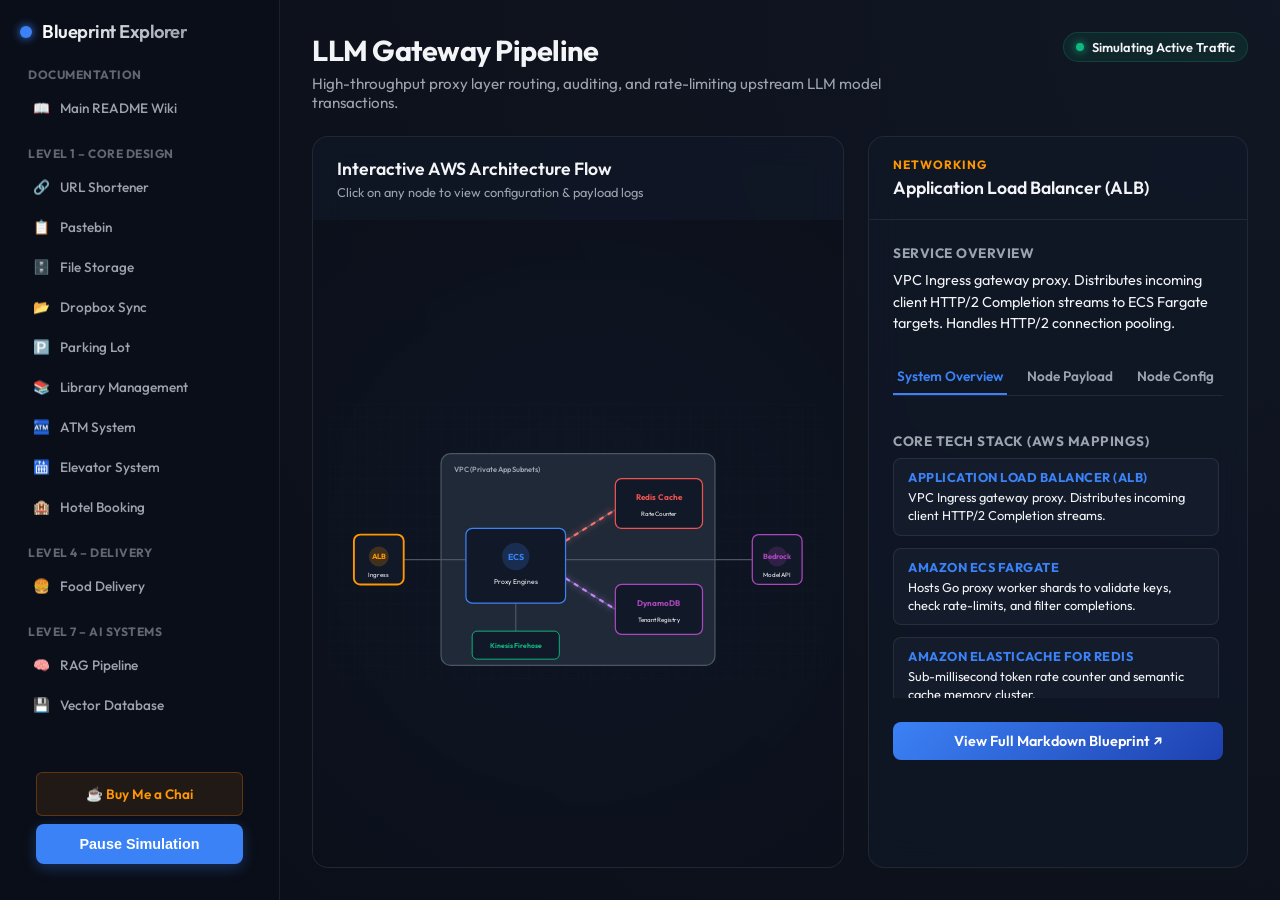
==== interactive_explorer/index.html @ 9f4c9fb4 "Add Search Ranking design blueprint, architecture diagrams, OpenAPI spec, mock server, and interacti" ====
<!DOCTYPE html>
<html lang="en">
<head>
    <meta charset="UTF-8">
    <meta name="viewport" content="width=device-width, initial-scale=1.0">
    <title>Interactive System Design Architecture Explorer</title>
    <link rel="stylesheet" href="styles.css">
    <link href="https://fonts.googleapis.com/css2?family=Outfit:wght@300;400;500;600;700&family=JetBrains+Mono:wght@400;500&display=swap" rel="stylesheet">
</head>
<body>
    <div class="app-container">
        <!-- Sidebar Navigation -->
        <aside class="sidebar">
            <div class="brand">
                <span class="logo-dot"></span>
                <h2>Blueprint Explorer</h2>
            </div>
            
            <div class="sidebar-scroll">
                <!-- Documentation -->
                <div class="nav-group">
                    <h3>Documentation</h3>
                    <nav class="system-list">
                        <a class="nav-item" href="viewer.html?file=README.md" style="text-decoration: none;">
                            <span class="nav-icon">📖</span>
                            <span class="nav-label">Main README Wiki</span>
                        </a>
                    </nav>
                </div>

                <!-- Level 1 -->
                <div class="nav-group">
                    <h3>Level 1 – Core Design</h3>
                    <nav class="system-list">
                        <button class="nav-item" data-system="url_shortener">
                            <span class="nav-icon">🔗</span>
                            <span class="nav-label">URL Shortener</span>
                        </button>
                        <button class="nav-item" data-system="pastebin">
                            <span class="nav-icon">📋</span>
                            <span class="nav-label">Pastebin</span>
                        </button>
                        <button class="nav-item" data-system="file_storage">
                            <span class="nav-icon">🗄️</span>
                            <span class="nav-label">File Storage</span>
                        </button>
                        <button class="nav-item" data-system="dropbox">
                            <span class="nav-icon">📂</span>
                            <span class="nav-label">Dropbox Sync</span>
                        </button>
                        <button class="nav-item" data-system="parking_lot">
                            <span class="nav-icon">🅿️</span>
                            <span class="nav-label">Parking Lot</span>
                        </button>
                        <button class="nav-item" data-system="library_management">
                            <span class="nav-icon">📚</span>
                            <span class="nav-label">Library Management</span>
                        </button>
                        <button class="nav-item" data-system="atm_system">
                            <span class="nav-icon">🏧</span>
                            <span class="nav-label">ATM System</span>
                        </button>
                        <button class="nav-item" data-system="elevator_system">
                            <span class="nav-icon">🛗</span>
                            <span class="nav-label">Elevator System</span>
                        </button>
                        <button class="nav-item" data-system="hotel_booking">
                            <span class="nav-icon">🏨</span>
                            <span class="nav-label">Hotel Booking</span>
                        </button>
                    </nav>
                </div>

                <!-- Level 4 -->
                <div class="nav-group">
                    <h3>Level 4 – Delivery</h3>
                    <nav class="system-list">
                        <button class="nav-item" data-system="food_delivery">
                            <span class="nav-icon">🍔</span>
                            <span class="nav-label">Food Delivery</span>
                        </button>
                    </nav>
                </div>

                <!-- Level 7 -->
                <div class="nav-group">
                    <h3>Level 7 – AI Systems</h3>
                    <nav class="system-list">
                        <button class="nav-item" data-system="rag_pipeline">
                            <span class="nav-icon">🧠</span>
                            <span class="nav-label">RAG Pipeline</span>
                        </button>
                        <button class="nav-item" data-system="vector_database">
                            <span class="nav-icon">💾</span>
                            <span class="nav-label">Vector Database</span>
                        </button>
                        <button class="nav-item" data-system="chat_gpt">
                            <span class="nav-icon">🤖</span>
                            <span class="nav-label">ChatGPT Core</span>
                        </button>
                        <button class="nav-item" data-system="ai_agent_framework">
                            <span class="nav-icon">🤖</span>
                            <span class="nav-label">AI Agent Loop</span>
                        </button>
                        <button class="nav-item active" data-system="llm_gateway">
                            <span class="nav-icon">🌐</span>
                            <span class="nav-label">LLM Gateway</span>
                        </button>
                        <button class="nav-item" data-system="semantic_search">
                            <span class="nav-icon">🔍</span>
                            <span class="nav-label">Semantic Search</span>
                        </button>
                        <button class="nav-item" data-system="token_streaming">
                            <span class="nav-icon">⚡</span>
                            <span class="nav-label">Token Streaming</span>
                        </button>
                    </nav>
                </div>

                <!-- Level 8 -->
                <div class="nav-group">
                    <h3>Level 8 – Distributed</h3>
                    <nav class="system-list">
                        <button class="nav-item" data-system="api_gateway">
                            <span class="nav-icon">🚪</span>
                            <span class="nav-label">API Gateway</span>
                        </button>
                        <button class="nav-item" data-system="distributed_cache">
                            <span class="nav-icon">⚡</span>
                            <span class="nav-label">Distributed Cache</span>
                        </button>
                        <button class="nav-item" data-system="distributed_lock">
                            <span class="nav-icon">🔒</span>
                            <span class="nav-label">Distributed Lock</span>
                        </button>
                        <button class="nav-item" data-system="distributed_queue">
                            <span class="nav-icon">📥</span>
                            <span class="nav-label">Distributed Queue</span>
                        </button>
                        <button class="nav-item" data-system="rate_limiter">
                            <span class="nav-icon">🚦</span>
                            <span class="nav-label">Rate Limiter</span>
                        </button>
                        <button class="nav-item" data-system="circuit_breaker">
                            <span class="nav-icon">⚡</span>
                            <span class="nav-label">Circuit Breaker</span>
                        </button>
                    </nav>
                </div>

                <!-- Level 10 -->
                <div class="nav-group">
                    <h3>Level 10 – Search Systems</h3>
                    <nav class="system-list">
                        <button class="nav-item" data-system="spell_checker">
                            <span class="nav-icon">🔤</span>
                            <span class="nav-label">Spell Checker</span>
                        </button>
                        <button class="nav-item" data-system="search_ranking">
                            <span class="nav-icon">🎯</span>
                            <span class="nav-label">Search Ranking</span>
                        </button>
                    </nav>
                </div>
            </div>

            <div class="sidebar-footer" style="display: flex; flex-direction: column; gap: 8px; margin-top: auto; padding: 16px;">
                <a href="https://www.buymeachai.in/toudaysinghkushwah" target="_blank" class="btn secondary-btn" style="background: rgba(245, 124, 0, 0.1); border: 1px solid rgba(245, 124, 0, 0.3); color: #ff9800; display: flex; justify-content: center; align-items: center; gap: 8px; text-decoration: none; font-weight: 600; padding: 12px; border-radius: 6px; font-size: 0.85rem; transition: all 0.2s ease;">
                    <span>☕ Buy Me a Chai</span>
                </a>
                <button id="simulate-btn" class="btn primary-btn" style="width: 100%;">Simulate Query Flow</button>
            </div>
        </aside>

        <!-- Main Workspace -->
        <main class="main-content">
            <header class="workspace-header">
                <div class="title-area">
                    <h1 id="system-title">LLM Gateway Pipeline</h1>
                    <p id="system-description" class="subtitle">High-throughput proxy layer routing, auditing, and rate-limiting upstream LLM model transactions.</p>
                </div>
                <div class="status-indicator">
                    <span class="pulse-dot"></span>
                    <span class="status-text">Simulating Active Traffic</span>
                </div>
            </header>

            <div class="workspace-grid">
                <!-- Architecture Diagram Stage -->
                <section class="diagram-card glass-panel">
                    <div class="card-header">
                        <h3>Interactive AWS Architecture Flow</h3>
                        <span class="hint-text">Click on any node to view configuration & payload logs</span>
                    </div>
                    <div class="canvas-container" id="canvas-container">
                        <!-- SVGs are dynamically loaded here -->
                    </div>
                </section>

                <!-- Inspector Panel (Side) -->
                <section class="inspector-card glass-panel" id="inspector">
                    <div class="card-header border-bottom">
                        <div class="node-meta">
                            <span class="node-category" id="ins-category">Networking</span>
                            <h3 id="ins-title">AWS Application Load Balancer</h3>
                        </div>
                    </div>
                    
                    <div class="inspector-body">
                        <div class="info-section">
                            <h4>Service Overview</h4>
                            <p id="ins-description">Accepts incoming HTTP/2 client connections, authenticates requests against custom rules, and load balances across ECS container groups.</p>
                        </div>

                        <div class="tabs">
                            <button class="tab-btn active" data-tab="system">System Overview</button>
                            <button class="tab-btn" data-tab="payload">Node Payload</button>
                            <button class="tab-btn" data-tab="config">Node Config</button>
                        </div>

                        <div class="tab-content" id="tab-system">
                            <div class="system-details-wrapper">
                                <div class="info-section">
                                    <h4 class="section-title">Core Tech Stack (AWS Mappings)</h4>
                                    <div id="system-tech-stack" class="tech-stack-list">
                                        <!-- Dynamic Tech Stack List -->
                                    </div>
                                </div>
                                <div class="info-section doc-section">
                                    <a id="system-doc-link" href="#" target="_blank" class="btn secondary-btn doc-link">View Full Markdown Blueprint ↗</a>
                                </div>
                            </div>
                        </div>

                        <div class="tab-content hidden" id="tab-payload">
                            <div class="code-wrapper">
                                <pre><code id="ins-payload" class="language-json">{
  "status": "ready"
}</code></pre>
                            </div>
                        </div>

                        <div class="tab-content hidden" id="tab-config">
                            <div class="code-wrapper">
                                <pre><code id="ins-config" class="language-terraform"># Resource Configuration</code></pre>
                            </div>
                        </div>
                    </div>
                </section>
            </div>
        </main>
    </div>
    
    <script src="app.js"></script>
</body>
</html>
---- interactive_explorer/styles.css ----
:root {
    --bg-main: #0b0f19;
    --bg-card: rgba(17, 24, 39, 0.7);
    --border-color: rgba(255, 255, 255, 0.08);
    --text-primary: #f3f4f6;
    --text-secondary: #9ca3af;
    --accent-orange: #ff9800;
    --accent-blue: #3b82f6;
    --accent-purple: #a855f7;
    --accent-green: #10b981;
    --accent-pink: #ec407a;
    --glow-opacity: 0.15;
    --font-sans: 'Outfit', -apple-system, BlinkMacSystemFont, "Segoe UI", Roboto, sans-serif;
    --font-mono: 'JetBrains Mono', monospace;
}

* {
    margin: 0;
    padding: 0;
    box-sizing: border-box;
}

body {
    background-color: var(--bg-main);
    color: var(--text-primary);
    font-family: var(--font-sans);
    overflow: hidden;
    height: 100vh;
    width: 100vw;
}

.app-container {
    display: flex;
    height: 100vh;
    width: 100vw;
}

/* Sidebar Navigation */
.sidebar {
    width: 280px;
    background: rgba(11, 15, 25, 0.98);
    border-right: 1px solid var(--border-color);
    display: flex;
    flex-direction: column;
    padding: 20px;
    flex-shrink: 0;
    height: 100%;
}

.brand {
    display: flex;
    align-items: center;
    gap: 10px;
    margin-bottom: 24px;
    flex-shrink: 0;
}

.logo-dot {
    width: 12px;
    height: 12px;
    background: var(--accent-blue);
    border-radius: 50%;
    box-shadow: 0 0 10px var(--accent-blue);
}

.brand h2 {
    font-size: 1.15rem;
    font-weight: 600;
    letter-spacing: -0.5px;
    background: linear-gradient(to right, #ffffff, #9ca3af);
    -webkit-background-clip: text;
    -webkit-text-fill-color: transparent;
}

.sidebar-scroll {
    flex-grow: 1;
    overflow-y: auto;
    display: flex;
    flex-direction: column;
    gap: 20px;
    margin-bottom: 20px;
    padding-right: 4px;
}

.sidebar-scroll::-webkit-scrollbar {
    width: 4px;
}

.sidebar-scroll::-webkit-scrollbar-thumb {
    background: rgba(255, 255, 255, 0.1);
    border-radius: 4px;
}

.nav-group {
    display: flex;
    flex-direction: column;
    gap: 8px;
}

.nav-group h3 {
    font-size: 0.75rem;
    font-weight: 700;
    text-transform: uppercase;
    color: var(--text-secondary);
    letter-spacing: 0.5px;
    margin-left: 8px;
    opacity: 0.6;
}

.system-list {
    display: flex;
    flex-direction: column;
    gap: 4px;
}

.nav-item {
    display: flex;
    align-items: center;
    gap: 10px;
    padding: 8px 12px;
    background: transparent;
    border: 1px solid transparent;
    border-radius: 6px;
    color: var(--text-secondary);
    font-family: var(--font-sans);
    font-size: 0.85rem;
    font-weight: 500;
    cursor: pointer;
    text-align: left;
    transition: all 0.2s ease;
}

.nav-item:hover {
    background: rgba(255, 255, 255, 0.03);
    color: var(--text-primary);
}

.nav-item.active {
    background: rgba(59, 130, 246, 0.1);
    border-color: rgba(59, 130, 246, 0.2);
    color: var(--accent-blue);
}

.sidebar-footer {
    margin-top: auto;
}

.btn {
    width: 100%;
    padding: 12px;
    border-radius: 8px;
    font-weight: 600;
    font-size: 0.9rem;
    cursor: pointer;
    border: none;
    transition: all 0.25s ease;
}

.primary-btn {
    background: var(--accent-blue);
    color: #ffffff;
    box-shadow: 0 4px 14px rgba(59, 130, 246, 0.3);
}

.primary-btn:hover {
    background: #2563eb;
    transform: translateY(-1px);
    box-shadow: 0 6px 20px rgba(59, 130, 246, 0.4);
}

/* Main Workspace */
.main-content {
    flex-grow: 1;
    display: flex;
    flex-direction: column;
    padding: 32px;
    overflow-y: auto;
    background: radial-gradient(circle at top right, rgba(30, 41, 59, 0.3), transparent);
}

.workspace-header {
    display: flex;
    justify-content: space-between;
    align-items: flex-start;
    margin-bottom: 24px;
}

.title-area h1 {
    font-size: 1.8rem;
    font-weight: 700;
    margin-bottom: 6px;
    letter-spacing: -0.5px;
}

.subtitle {
    color: var(--text-secondary);
    font-size: 0.95rem;
    max-width: 600px;
}

.status-indicator {
    display: flex;
    align-items: center;
    gap: 8px;
    background: rgba(16, 185, 129, 0.1);
    padding: 6px 12px;
    border-radius: 20px;
    border: 1px solid rgba(16, 185, 129, 0.2);
}

.status-indicator.stopped {
    background: rgba(239, 83, 80, 0.1);
    border-color: rgba(239, 83, 80, 0.2);
}

.status-indicator.stopped .pulse-dot {
    background: #ef5350;
    box-shadow: 0 0 8px #ef5350;
    animation: none;
}

.pulse-dot {
    width: 8px;
    height: 8px;
    background: var(--accent-green);
    border-radius: 50%;
    box-shadow: 0 0 8px var(--accent-green);
    animation: pulse 1.8s infinite;
}

@keyframes pulse {
    0% { transform: scale(0.9); opacity: 0.6; }
    50% { transform: scale(1.1); opacity: 1; }
    100% { transform: scale(0.9); opacity: 0.6; }
}

.status-text {
    font-size: 0.8rem;
    font-weight: 600;
    color: var(--text-primary);
}

/* Workspace Grid */
.workspace-grid {
    display: grid;
    grid-template-columns: 1fr 380px;
    gap: 24px;
    flex-grow: 1;
    min-height: 0;
}

/* Glass Panels */
.glass-panel {
    background: var(--bg-card);
    border: 1px solid var(--border-color);
    border-radius: 16px;
    backdrop-filter: blur(16px);
    display: flex;
    flex-direction: column;
    overflow: hidden;
}

.card-header {
    padding: 20px 24px;
    display: flex;
    flex-direction: column;
    gap: 4px;
}

.border-bottom {
    border-bottom: 1px solid var(--border-color);
}

.card-header h3 {
    font-size: 1.1rem;
    font-weight: 600;
}

.hint-text {
    font-size: 0.8rem;
    color: var(--text-secondary);
}

.canvas-container {
    flex-grow: 1;
    display: flex;
    justify-content: center;
    align-items: center;
    padding: 16px;
    background: radial-gradient(circle at center, rgba(17, 24, 39, 0.3) 0%, rgba(11, 15, 25, 0.8) 100%);
    position: relative;
}

/* Interactive SVG Styles */
svg {
    width: 100%;
    height: 100%;
    max-height: 480px;
}

/* Interactive Node Classes */
.interactive-node {
    cursor: pointer;
    transition: all 0.3s cubic-bezier(0.4, 0, 0.2, 1);
}

.interactive-node:hover {
    filter: drop-shadow(0px 0px 10px rgba(255, 255, 255, 0.25)) brightness(1.2);
}

.interactive-node.selected {
    stroke-width: 3px !important;
}

/* Connection flow animation */
.data-flow-line {
    stroke-dasharray: 8, 8;
    animation: flow 20s linear infinite;
    stroke-width: 3.5;
    filter: url(#neon-glow);
}

@keyframes flow {
    to {
        stroke-dashoffset: -400;
    }
}

/* Node Tags inside SVG */
.node-label {
    font-family: var(--font-sans);
    font-weight: 600;
    font-size: 12px;
    fill: #ffffff;
    pointer-events: none;
}

.node-desc {
    font-family: var(--font-sans);
    font-size: 10px;
    fill: var(--text-secondary);
    pointer-events: none;
}

/* Inspector Panel */
.inspector-card {
    display: flex;
    flex-direction: column;
}

.node-meta {
    display: flex;
    flex-direction: column;
    gap: 4px;
}

.node-category {
    font-size: 0.75rem;
    font-weight: 700;
    text-transform: uppercase;
    letter-spacing: 1px;
    color: var(--accent-orange);
}

.inspector-body {
    padding: 24px;
    display: flex;
    flex-direction: column;
    gap: 24px;
    flex-grow: 1;
    overflow-y: auto;
}

.info-section h4 {
    font-size: 0.85rem;
    text-transform: uppercase;
    color: var(--text-secondary);
    margin-bottom: 8px;
    letter-spacing: 0.5px;
}

.info-section p {
    font-size: 0.9rem;
    line-height: 1.5;
    color: var(--text-primary);
}

/* Tabs */
.tabs {
    display: flex;
    border-bottom: 1px solid var(--border-color);
    gap: 16px;
}

.tab-btn {
    padding: 8px 4px;
    background: transparent;
    border: none;
    border-bottom: 2px solid transparent;
    color: var(--text-secondary);
    font-family: var(--font-sans);
    font-weight: 600;
    font-size: 0.85rem;
    cursor: pointer;
    transition: all 0.2s ease;
}

.tab-btn:hover {
    color: var(--text-primary);
}

.tab-btn.active {
    color: var(--accent-blue);
    border-color: var(--accent-blue);
}

.tab-content {
    flex-grow: 1;
    display: flex;
    flex-direction: column;
    min-height: 250px;
}

.tab-content.hidden {
    display: none !important;
}

.code-wrapper {
    background: #0f172a;
    border: 1px solid var(--border-color);
    border-radius: 8px;
    padding: 16px;
    flex-grow: 1;
    overflow: auto;
    max-height: 280px;
}

.code-wrapper pre {
    margin: 0;
}

.code-wrapper code {
    font-family: var(--font-mono);
    font-size: 0.8rem;
    line-height: 1.6;
    color: #38bdf8;
    white-space: pre-wrap;
    word-break: break-all;
}

/* System Details & Tech Stack Styles */
.system-details-wrapper {
    display: flex;
    flex-direction: column;
    gap: 16px;
    padding-top: 12px;
}

.tech-stack-list {
    display: flex;
    flex-direction: column;
    gap: 12px;
    max-height: 240px;
    overflow-y: auto;
    padding-right: 4px;
}

.tech-stack-list::-webkit-scrollbar {
    width: 4px;
}

.tech-stack-list::-webkit-scrollbar-thumb {
    background: rgba(255, 255, 255, 0.1);
    border-radius: 4px;
}

.tech-item {
    background: rgba(30, 41, 59, 0.4);
    border: 1px solid var(--border-color);
    border-radius: 8px;
    padding: 10px 14px;
    display: flex;
    flex-direction: column;
    gap: 4px;
}

.tech-service {
    font-family: var(--font-sans);
    font-size: 0.8rem;
    font-weight: 700;
    color: var(--accent-blue);
    text-transform: uppercase;
    letter-spacing: 0.5px;
}

.tech-role {
    font-family: var(--font-sans);
    font-size: 0.8rem;
    line-height: 1.4;
    color: var(--text-primary);
}

.doc-section {
    margin-top: 8px;
}

.doc-link {
    display: block;
    text-align: center;
    width: 100%;
    padding: 10px 0;
    font-weight: 600;
    background: linear-gradient(135deg, var(--accent-blue) 0%, #1e40af 100%);
    color: #ffffff;
    border-radius: 8px;
    text-decoration: none;
    transition: opacity 0.2s ease;
}

.doc-link:hover {
    opacity: 0.9;
}
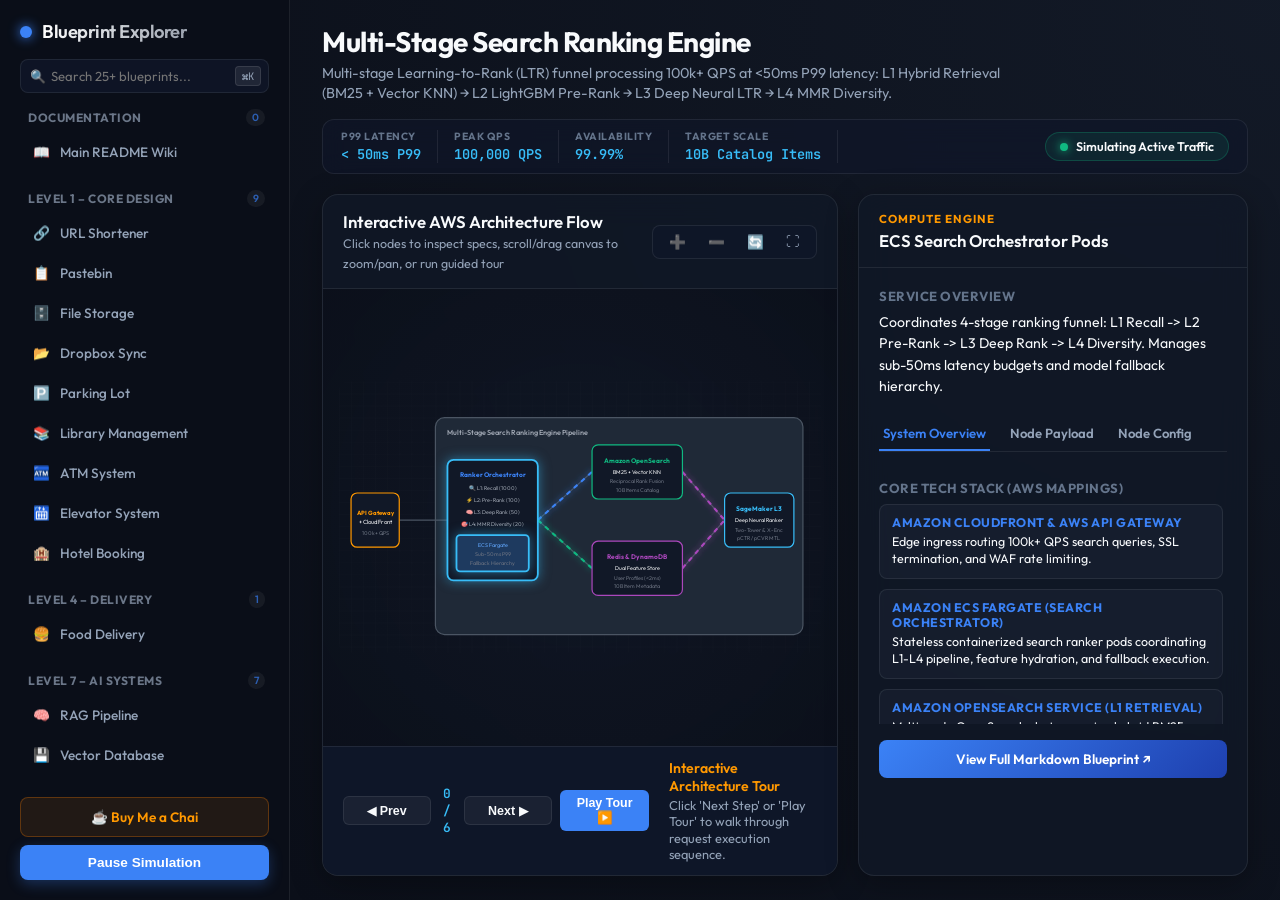
==== commit 66a2b7dd: "Refactor Interactive Explorer into modular ES architecture with search, zoom/pan controls, step play" ====
--- a/interactive_explorer/index.html
+++ b/interactive_explorer/index.html
@@ -15,6 +15,13 @@
                 <span class="logo-dot"></span>
                 <h2>Blueprint Explorer</h2>
             </div>
+
+            <!-- Quick Search Input -->
+            <div class="search-box">
+                <span class="search-icon">🔍</span>
+                <input type="text" id="system-search" placeholder="Search 25+ blueprints..." autocomplete="off">
+                <kbd class="search-shortcut">⌘K</kbd>
+            </div>
             
             <div class="sidebar-scroll">
                 <!-- Documentation -->
@@ -102,7 +109,7 @@
                             <span class="nav-icon">🤖</span>
                             <span class="nav-label">AI Agent Loop</span>
                         </button>
-                        <button class="nav-item active" data-system="llm_gateway">
+                        <button class="nav-item" data-system="llm_gateway">
                             <span class="nav-icon">🌐</span>
                             <span class="nav-label">LLM Gateway</span>
                         </button>
@@ -156,7 +163,7 @@
                             <span class="nav-icon">🔤</span>
                             <span class="nav-label">Spell Checker</span>
                         </button>
-                        <button class="nav-item" data-system="search_ranking">
+                        <button class="nav-item active" data-system="search_ranking">
                             <span class="nav-icon">🎯</span>
                             <span class="nav-label">Search Ranking</span>
                         </button>
@@ -164,11 +171,11 @@
                 </div>
             </div>
 
-            <div class="sidebar-footer" style="display: flex; flex-direction: column; gap: 8px; margin-top: auto; padding: 16px;">
-                <a href="https://www.buymeachai.in/toudaysinghkushwah" target="_blank" class="btn secondary-btn" style="background: rgba(245, 124, 0, 0.1); border: 1px solid rgba(245, 124, 0, 0.3); color: #ff9800; display: flex; justify-content: center; align-items: center; gap: 8px; text-decoration: none; font-weight: 600; padding: 12px; border-radius: 6px; font-size: 0.85rem; transition: all 0.2s ease;">
+            <div class="sidebar-footer">
+                <a href="https://www.buymeachai.in/toudaysinghkushwah" target="_blank" class="btn secondary-btn chai-btn">
                     <span>☕ Buy Me a Chai</span>
                 </a>
-                <button id="simulate-btn" class="btn primary-btn" style="width: 100%;">Simulate Query Flow</button>
+                <button id="simulate-btn" class="btn primary-btn">Pause Simulation</button>
             </div>
         </aside>
 
@@ -176,24 +183,69 @@
         <main class="main-content">
             <header class="workspace-header">
                 <div class="title-area">
-                    <h1 id="system-title">LLM Gateway Pipeline</h1>
-                    <p id="system-description" class="subtitle">High-throughput proxy layer routing, auditing, and rate-limiting upstream LLM model transactions.</p>
-                </div>
-                <div class="status-indicator">
-                    <span class="pulse-dot"></span>
-                    <span class="status-text">Simulating Active Traffic</span>
+                    <h1 id="system-title">Multi-Stage Search Ranking Engine</h1>
+                    <p id="system-description" class="subtitle">Multi-stage Learning-to-Rank (LTR) funnel processing 100k+ QPS at &lt;50ms P99 latency: L1 Hybrid Retrieval (BM25 + Vector KNN) → L2 LightGBM Pre-Rank → L3 Deep Neural LTR → L4 MMR Diversity.</p>
+                </div>
+                
+                <!-- Live System SLA Metrics Dashboard Bar -->
+                <div class="metrics-bar">
+                    <div class="metric-chip">
+                        <span class="metric-label">P99 Latency</span>
+                        <span class="metric-val" id="metric-latency">&lt; 50ms P99</span>
+                    </div>
+                    <div class="metric-chip">
+                        <span class="metric-label">Peak QPS</span>
+                        <span class="metric-val" id="metric-qps">100,000 QPS</span>
+                    </div>
+                    <div class="metric-chip">
+                        <span class="metric-label">Availability</span>
+                        <span class="metric-val" id="metric-sla">99.99%</span>
+                    </div>
+                    <div class="metric-chip">
+                        <span class="metric-label">Target Scale</span>
+                        <span class="metric-val" id="metric-scale">10B Catalog Items</span>
+                    </div>
+                    <div class="status-indicator">
+                        <span class="pulse-dot"></span>
+                        <span class="status-text">Simulating Active Traffic</span>
+                    </div>
                 </div>
             </header>
 
             <div class="workspace-grid">
                 <!-- Architecture Diagram Stage -->
                 <section class="diagram-card glass-panel">
-                    <div class="card-header">
-                        <h3>Interactive AWS Architecture Flow</h3>
-                        <span class="hint-text">Click on any node to view configuration & payload logs</span>
-                    </div>
+                    <div class="card-header border-bottom flex-between">
+                        <div>
+                            <h3>Interactive AWS Architecture Flow</h3>
+                            <span class="hint-text">Click nodes to inspect specs, scroll/drag canvas to zoom/pan, or run guided tour</span>
+                        </div>
+
+                        <!-- Floating Canvas Controls Toolbar -->
+                        <div class="canvas-toolbar">
+                            <button id="btn-zoom-in" class="toolbar-btn" title="Zoom In (+)">➕</button>
+                            <button id="btn-zoom-out" class="toolbar-btn" title="Zoom Out (-)">➖</button>
+                            <button id="btn-reset-view" class="toolbar-btn" title="Reset Canvas (Esc)">🔄</button>
+                            <button id="btn-fullscreen" class="toolbar-btn" title="Toggle Fullscreen">⛶</button>
+                        </div>
+                    </div>
+
                     <div class="canvas-container" id="canvas-container">
-                        <!-- SVGs are dynamically loaded here -->
+                        <!-- Dynamic SVG Diagrams rendered here -->
+                    </div>
+
+                    <!-- Step Sequence Walkthrough Player Bar -->
+                    <div class="step-player-bar">
+                        <div class="step-controls">
+                            <button id="step-prev-btn" class="btn secondary-sm">◀ Prev</button>
+                            <span id="step-counter" class="step-counter-badge">0 / 6</span>
+                            <button id="step-next-btn" class="btn secondary-sm">Next ▶</button>
+                            <button id="step-play-btn" class="btn primary-sm">Play Tour ▶️</button>
+                        </div>
+                        <div class="step-info" id="step-banner">
+                            <h4 id="step-title">Interactive Architecture Tour</h4>
+                            <p id="step-desc">Click 'Next' or 'Play Tour' to step through request execution sequence.</p>
+                        </div>
                     </div>
                 </section>
 
@@ -233,6 +285,9 @@
                         </div>
 
                         <div class="tab-content hidden" id="tab-payload">
+                            <div class="code-header">
+                                <button class="copy-code-btn" data-copy-target="ins-payload">📋 Copy Payload JSON</button>
+                            </div>
                             <div class="code-wrapper">
                                 <pre><code id="ins-payload" class="language-json">{
   "status": "ready"
@@ -241,6 +296,9 @@
                         </div>
 
                         <div class="tab-content hidden" id="tab-config">
+                            <div class="code-header">
+                                <button class="copy-code-btn" data-copy-target="ins-config">📋 Copy Terraform HCL</button>
+                            </div>
                             <div class="code-wrapper">
                                 <pre><code id="ins-config" class="language-terraform"># Resource Configuration</code></pre>
                             </div>
@@ -251,6 +309,7 @@
         </main>
     </div>
     
-    <script src="app.js"></script>
+    <!-- ES Modular Entry Point -->
+    <script type="module" src="js/app.js"></script>
 </body>
 </html>
--- a/interactive_explorer/styles.css
+++ b/interactive_explorer/styles.css
@@ -1,15 +1,17 @@
 :root {
     --bg-main: #0b0f19;
-    --bg-card: rgba(17, 24, 39, 0.7);
+    --bg-card: rgba(17, 24, 39, 0.75);
+    --bg-panel: rgba(15, 23, 42, 0.85);
     --border-color: rgba(255, 255, 255, 0.08);
-    --text-primary: #f3f4f6;
-    --text-secondary: #9ca3af;
+    --border-glow: rgba(59, 130, 246, 0.3);
+    --text-primary: #f8fafc;
+    --text-secondary: #94a3b8;
+    --text-muted: #64748b;
     --accent-orange: #ff9800;
     --accent-blue: #3b82f6;
     --accent-purple: #a855f7;
     --accent-green: #10b981;
-    --accent-pink: #ec407a;
-    --glow-opacity: 0.15;
+    --accent-cyan: #38bdf8;
     --font-sans: 'Outfit', -apple-system, BlinkMacSystemFont, "Segoe UI", Roboto, sans-serif;
     --font-mono: 'JetBrains Mono', monospace;
 }
@@ -35,9 +37,9 @@
     width: 100vw;
 }
 
-/* Sidebar Navigation */
+/* --- Sidebar Navigation --- */
 .sidebar {
-    width: 280px;
+    width: 290px;
     background: rgba(11, 15, 25, 0.98);
     border-right: 1px solid var(--border-color);
     display: flex;
@@ -51,7 +53,7 @@
     display: flex;
     align-items: center;
     gap: 10px;
-    margin-bottom: 24px;
+    margin-bottom: 16px;
     flex-shrink: 0;
 }
 
@@ -60,7 +62,7 @@
     height: 12px;
     background: var(--accent-blue);
     border-radius: 50%;
-    box-shadow: 0 0 10px var(--accent-blue);
+    box-shadow: 0 0 12px var(--accent-blue);
 }
 
 .brand h2 {
@@ -72,13 +74,62 @@
     -webkit-text-fill-color: transparent;
 }
 
+/* Quick Search Input */
+.search-box {
+    position: relative;
+    display: flex;
+    align-items: center;
+    margin-bottom: 16px;
+    flex-shrink: 0;
+}
+
+.search-icon {
+    position: absolute;
+    left: 10px;
+    font-size: 0.8rem;
+    color: var(--text-secondary);
+    pointer-events: none;
+}
+
+#system-search {
+    width: 100%;
+    padding: 8px 32px 8px 30px;
+    background: rgba(15, 23, 42, 0.8);
+    border: 1px solid var(--border-color);
+    border-radius: 8px;
+    color: var(--text-primary);
+    font-family: var(--font-sans);
+    font-size: 0.82rem;
+    outline: none;
+    transition: all 0.2s ease;
+}
+
+#system-search:focus {
+    border-color: var(--accent-blue);
+    box-shadow: 0 0 10px rgba(59, 130, 246, 0.25);
+    background: rgba(30, 41, 59, 0.8);
+}
+
+.search-shortcut {
+    position: absolute;
+    right: 8px;
+    background: rgba(255, 255, 255, 0.08);
+    border: 1px solid rgba(255, 255, 255, 0.1);
+    border-radius: 4px;
+    padding: 2px 6px;
+    font-size: 0.65rem;
+    color: var(--text-secondary);
+    font-family: var(--font-mono);
+    pointer-events: none;
+}
+
 .sidebar-scroll {
     flex-grow: 1;
     overflow-y: auto;
     display: flex;
     flex-direction: column;
     gap: 20px;
-    margin-bottom: 20px;
+    margin-bottom: 16px;
     padding-right: 4px;
 }
 
@@ -104,7 +155,19 @@
     color: var(--text-secondary);
     letter-spacing: 0.5px;
     margin-left: 8px;
-    opacity: 0.6;
+    opacity: 0.7;
+    display: flex;
+    justify-content: space-between;
+    align-items: center;
+}
+
+.count-badge {
+    background: rgba(255, 255, 255, 0.08);
+    border-radius: 10px;
+    padding: 2px 6px;
+    font-size: 0.65rem;
+    font-weight: 600;
+    color: var(--accent-blue);
 }
 
 .system-list {
@@ -131,29 +194,38 @@
 }
 
 .nav-item:hover {
-    background: rgba(255, 255, 255, 0.03);
+    background: rgba(255, 255, 255, 0.04);
     color: var(--text-primary);
 }
 
 .nav-item.active {
-    background: rgba(59, 130, 246, 0.1);
-    border-color: rgba(59, 130, 246, 0.2);
-    color: var(--accent-blue);
+    background: rgba(59, 130, 246, 0.12);
+    border-color: rgba(59, 130, 246, 0.3);
+    color: var(--accent-cyan);
+    box-shadow: 0 0 12px rgba(59, 130, 246, 0.15);
 }
 
 .sidebar-footer {
+    display: flex;
+    flex-direction: column;
+    gap: 8px;
     margin-top: auto;
 }
 
 .btn {
     width: 100%;
-    padding: 12px;
+    padding: 10px 14px;
     border-radius: 8px;
     font-weight: 600;
-    font-size: 0.9rem;
+    font-size: 0.85rem;
     cursor: pointer;
     border: none;
-    transition: all 0.25s ease;
+    transition: all 0.2s ease;
+    display: inline-flex;
+    align-items: center;
+    justify-content: center;
+    gap: 6px;
+    text-decoration: none;
 }
 
 .primary-btn {
@@ -168,34 +240,85 @@
     box-shadow: 0 6px 20px rgba(59, 130, 246, 0.4);
 }
 
-/* Main Workspace */
+.chai-btn {
+    background: rgba(245, 124, 0, 0.1);
+    border: 1px solid rgba(245, 124, 0, 0.3);
+    color: #ff9800;
+}
+
+.chai-btn:hover {
+    background: rgba(245, 124, 0, 0.2);
+}
+
+/* --- Main Workspace --- */
 .main-content {
     flex-grow: 1;
     display: flex;
     flex-direction: column;
-    padding: 32px;
+    padding: 24px 32px;
     overflow-y: auto;
-    background: radial-gradient(circle at top right, rgba(30, 41, 59, 0.3), transparent);
+    background: radial-gradient(circle at top right, rgba(30, 41, 59, 0.4), transparent);
 }
 
 .workspace-header {
     display: flex;
-    justify-content: space-between;
-    align-items: flex-start;
-    margin-bottom: 24px;
+    flex-direction: column;
+    gap: 16px;
+    margin-bottom: 20px;
 }
 
 .title-area h1 {
-    font-size: 1.8rem;
+    font-size: 1.75rem;
     font-weight: 700;
-    margin-bottom: 6px;
+    margin-bottom: 4px;
     letter-spacing: -0.5px;
 }
 
 .subtitle {
     color: var(--text-secondary);
-    font-size: 0.95rem;
-    max-width: 600px;
+    font-size: 0.9rem;
+    max-width: 720px;
+    line-height: 1.4;
+}
+
+/* Live Operational Metrics Dashboard Bar */
+.metrics-bar {
+    display: flex;
+    align-items: center;
+    gap: 16px;
+    flex-wrap: wrap;
+    background: rgba(15, 23, 42, 0.6);
+    border: 1px solid var(--border-color);
+    padding: 10px 18px;
+    border-radius: 12px;
+    backdrop-filter: blur(12px);
+}
+
+.metric-chip {
+    display: flex;
+    flex-direction: column;
+    gap: 2px;
+    padding-right: 16px;
+    border-right: 1px solid rgba(255, 255, 255, 0.08);
+}
+
+.metric-chip:last-of-type {
+    border-right: none;
+}
+
+.metric-label {
+    font-size: 0.65rem;
+    font-weight: 700;
+    text-transform: uppercase;
+    color: var(--text-muted);
+    letter-spacing: 0.5px;
+}
+
+.metric-val {
+    font-family: var(--font-mono);
+    font-size: 0.85rem;
+    font-weight: 600;
+    color: var(--accent-cyan);
 }
 
 .status-indicator {
@@ -203,14 +326,15 @@
     align-items: center;
     gap: 8px;
     background: rgba(16, 185, 129, 0.1);
-    padding: 6px 12px;
+    padding: 6px 14px;
     border-radius: 20px;
-    border: 1px solid rgba(16, 185, 129, 0.2);
+    border: 1px solid rgba(16, 185, 129, 0.25);
+    margin-left: auto;
 }
 
 .status-indicator.stopped {
     background: rgba(239, 83, 80, 0.1);
-    border-color: rgba(239, 83, 80, 0.2);
+    border-color: rgba(239, 83, 80, 0.25);
 }
 
 .status-indicator.stopped .pulse-dot {
@@ -224,18 +348,18 @@
     height: 8px;
     background: var(--accent-green);
     border-radius: 50%;
-    box-shadow: 0 0 8px var(--accent-green);
+    box-shadow: 0 0 10px var(--accent-green);
     animation: pulse 1.8s infinite;
 }
 
 @keyframes pulse {
     0% { transform: scale(0.9); opacity: 0.6; }
-    50% { transform: scale(1.1); opacity: 1; }
+    50% { transform: scale(1.15); opacity: 1; }
     100% { transform: scale(0.9); opacity: 0.6; }
 }
 
 .status-text {
-    font-size: 0.8rem;
+    font-size: 0.78rem;
     font-weight: 600;
     color: var(--text-primary);
 }
@@ -243,8 +367,8 @@
 /* Workspace Grid */
 .workspace-grid {
     display: grid;
-    grid-template-columns: 1fr 380px;
-    gap: 24px;
+    grid-template-columns: 1fr 390px;
+    gap: 20px;
     flex-grow: 1;
     min-height: 0;
 }
@@ -258,13 +382,21 @@
     display: flex;
     flex-direction: column;
     overflow: hidden;
+    box-shadow: 0 8px 32px rgba(0, 0, 0, 0.3);
 }
 
 .card-header {
-    padding: 20px 24px;
+    padding: 16px 20px;
     display: flex;
     flex-direction: column;
     gap: 4px;
+}
+
+.flex-between {
+    display: flex;
+    flex-direction: row;
+    justify-content: space-between;
+    align-items: center;
 }
 
 .border-bottom {
@@ -272,47 +404,76 @@
 }
 
 .card-header h3 {
-    font-size: 1.1rem;
+    font-size: 1.05rem;
     font-weight: 600;
 }
 
 .hint-text {
-    font-size: 0.8rem;
-    color: var(--text-secondary);
-}
-
+    font-size: 0.78rem;
+    color: var(--text-secondary);
+}
+
+/* Floating Canvas Controls Toolbar */
+.canvas-toolbar {
+    display: flex;
+    align-items: center;
+    gap: 6px;
+    background: rgba(15, 23, 42, 0.8);
+    border: 1px solid var(--border-color);
+    padding: 4px 8px;
+    border-radius: 8px;
+}
+
+.toolbar-btn {
+    background: transparent;
+    border: none;
+    color: var(--text-secondary);
+    font-size: 0.85rem;
+    padding: 4px 8px;
+    border-radius: 4px;
+    cursor: pointer;
+    transition: all 0.2s ease;
+}
+
+.toolbar-btn:hover {
+    background: rgba(255, 255, 255, 0.1);
+    color: var(--text-primary);
+}
+
+/* Diagram Canvas */
 .canvas-container {
     flex-grow: 1;
     display: flex;
     justify-content: center;
     align-items: center;
     padding: 16px;
-    background: radial-gradient(circle at center, rgba(17, 24, 39, 0.3) 0%, rgba(11, 15, 25, 0.8) 100%);
+    background: radial-gradient(circle at center, rgba(17, 24, 39, 0.4) 0%, rgba(11, 15, 25, 0.85) 100%);
     position: relative;
-}
-
-/* Interactive SVG Styles */
+    overflow: hidden;
+}
+
 svg {
     width: 100%;
     height: 100%;
-    max-height: 480px;
-}
-
-/* Interactive Node Classes */
+    max-height: 460px;
+    user-select: none;
+}
+
 .interactive-node {
     cursor: pointer;
-    transition: all 0.3s cubic-bezier(0.4, 0, 0.2, 1);
+    transition: all 0.25s ease;
 }
 
 .interactive-node:hover {
-    filter: drop-shadow(0px 0px 10px rgba(255, 255, 255, 0.25)) brightness(1.2);
-}
-
-.interactive-node.selected {
+    filter: drop-shadow(0px 0px 12px rgba(255, 255, 255, 0.3)) brightness(1.2);
+}
+
+.interactive-node.selected rect {
+    stroke: var(--accent-cyan) !important;
     stroke-width: 3px !important;
-}
-
-/* Connection flow animation */
+    filter: drop-shadow(0px 0px 10px rgba(56, 189, 248, 0.5));
+}
+
 .data-flow-line {
     stroke-dasharray: 8, 8;
     animation: flow 20s linear infinite;
@@ -326,23 +487,66 @@
     }
 }
 
-/* Node Tags inside SVG */
-.node-label {
-    font-family: var(--font-sans);
-    font-weight: 600;
-    font-size: 12px;
-    fill: #ffffff;
-    pointer-events: none;
-}
-
-.node-desc {
-    font-family: var(--font-sans);
-    font-size: 10px;
-    fill: var(--text-secondary);
-    pointer-events: none;
-}
-
-/* Inspector Panel */
+/* --- Step Sequence Walkthrough Player --- */
+.step-player-bar {
+    background: rgba(15, 23, 42, 0.9);
+    border-top: 1px solid var(--border-color);
+    padding: 12px 20px;
+    display: flex;
+    align-items: center;
+    gap: 20px;
+}
+
+.step-controls {
+    display: flex;
+    align-items: center;
+    gap: 8px;
+    flex-shrink: 0;
+}
+
+.btn.secondary-sm {
+    background: rgba(255, 255, 255, 0.05);
+    border: 1px solid var(--border-color);
+    color: var(--text-primary);
+    padding: 6px 12px;
+    font-size: 0.78rem;
+    border-radius: 6px;
+}
+
+.btn.secondary-sm:hover {
+    background: rgba(255, 255, 255, 0.1);
+}
+
+.btn.primary-sm {
+    background: var(--accent-blue);
+    color: #ffffff;
+    padding: 6px 14px;
+    font-size: 0.78rem;
+    border-radius: 6px;
+}
+
+.step-counter-badge {
+    font-family: var(--font-mono);
+    font-size: 0.8rem;
+    color: var(--accent-cyan);
+    font-weight: 600;
+    padding: 0 4px;
+}
+
+.step-info h4 {
+    font-size: 0.88rem;
+    font-weight: 600;
+    color: var(--accent-orange);
+    margin-bottom: 2px;
+}
+
+.step-info p {
+    font-size: 0.8rem;
+    color: var(--text-secondary);
+    line-height: 1.3;
+}
+
+/* --- Inspector Panel --- */
 .inspector-card {
     display: flex;
     flex-direction: column;
@@ -355,7 +559,7 @@
 }
 
 .node-category {
-    font-size: 0.75rem;
+    font-size: 0.72rem;
     font-weight: 700;
     text-transform: uppercase;
     letter-spacing: 1px;
@@ -363,29 +567,28 @@
 }
 
 .inspector-body {
-    padding: 24px;
-    display: flex;
-    flex-direction: column;
-    gap: 24px;
+    padding: 20px;
+    display: flex;
+    flex-direction: column;
+    gap: 20px;
     flex-grow: 1;
     overflow-y: auto;
 }
 
 .info-section h4 {
-    font-size: 0.85rem;
+    font-size: 0.82rem;
     text-transform: uppercase;
-    color: var(--text-secondary);
+    color: var(--text-muted);
     margin-bottom: 8px;
     letter-spacing: 0.5px;
 }
 
 .info-section p {
-    font-size: 0.9rem;
+    font-size: 0.88rem;
     line-height: 1.5;
     color: var(--text-primary);
 }
 
-/* Tabs */
 .tabs {
     display: flex;
     border-bottom: 1px solid var(--border-color);
@@ -400,7 +603,7 @@
     color: var(--text-secondary);
     font-family: var(--font-sans);
     font-weight: 600;
-    font-size: 0.85rem;
+    font-size: 0.82rem;
     cursor: pointer;
     transition: all 0.2s ease;
 }
@@ -418,21 +621,44 @@
     flex-grow: 1;
     display: flex;
     flex-direction: column;
-    min-height: 250px;
+    min-height: 240px;
 }
 
 .tab-content.hidden {
     display: none !important;
+}
+
+.code-header {
+    display: flex;
+    justify-content: flex-end;
+    margin-bottom: 8px;
+}
+
+.copy-code-btn {
+    background: rgba(255, 255, 255, 0.05);
+    border: 1px solid var(--border-color);
+    border-radius: 6px;
+    color: var(--text-secondary);
+    font-size: 0.75rem;
+    padding: 4px 10px;
+    cursor: pointer;
+    transition: all 0.2s ease;
+}
+
+.copy-code-btn:hover {
+    background: rgba(59, 130, 246, 0.15);
+    color: var(--accent-cyan);
+    border-color: rgba(59, 130, 246, 0.3);
 }
 
 .code-wrapper {
     background: #0f172a;
     border: 1px solid var(--border-color);
     border-radius: 8px;
-    padding: 16px;
+    padding: 14px;
     flex-grow: 1;
     overflow: auto;
-    max-height: 280px;
+    max-height: 260px;
 }
 
 .code-wrapper pre {
@@ -441,7 +667,7 @@
 
 .code-wrapper code {
     font-family: var(--font-mono);
-    font-size: 0.8rem;
+    font-size: 0.78rem;
     line-height: 1.6;
     color: #38bdf8;
     white-space: pre-wrap;
@@ -453,14 +679,14 @@
     display: flex;
     flex-direction: column;
     gap: 16px;
-    padding-top: 12px;
+    padding-top: 8px;
 }
 
 .tech-stack-list {
     display: flex;
     flex-direction: column;
-    gap: 12px;
-    max-height: 240px;
+    gap: 10px;
+    max-height: 220px;
     overflow-y: auto;
     padding-right: 4px;
 }
@@ -478,15 +704,15 @@
     background: rgba(30, 41, 59, 0.4);
     border: 1px solid var(--border-color);
     border-radius: 8px;
-    padding: 10px 14px;
-    display: flex;
-    flex-direction: column;
-    gap: 4px;
+    padding: 10px 12px;
+    display: flex;
+    flex-direction: column;
+    gap: 3px;
 }
 
 .tech-service {
     font-family: var(--font-sans);
-    font-size: 0.8rem;
+    font-size: 0.78rem;
     font-weight: 700;
     color: var(--accent-blue);
     text-transform: uppercase;
@@ -495,13 +721,9 @@
 
 .tech-role {
     font-family: var(--font-sans);
-    font-size: 0.8rem;
+    font-size: 0.78rem;
     line-height: 1.4;
     color: var(--text-primary);
-}
-
-.doc-section {
-    margin-top: 8px;
 }
 
 .doc-link {
@@ -521,3 +743,37 @@
     opacity: 0.9;
 }
 
+/* --- Toast Notification --- */
+.toast-notification {
+    position: fixed;
+    bottom: 24px;
+    right: 24px;
+    background: rgba(16, 185, 129, 0.9);
+    color: #ffffff;
+    padding: 10px 20px;
+    border-radius: 8px;
+    font-size: 0.85rem;
+    font-weight: 600;
+    box-shadow: 0 4px 20px rgba(0, 0, 0, 0.4);
+    opacity: 0;
+    transform: translateY(20px);
+    transition: all 0.3s cubic-bezier(0.4, 0, 0.2, 1);
+    pointer-events: none;
+    z-index: 1000;
+}
+
+.toast-notification.show {
+    opacity: 1;
+    transform: translateY(0);
+}
+
+/* Fullscreen Mode for Diagram Card */
+.diagram-card.fullscreen-mode {
+    position: fixed;
+    top: 0;
+    left: 0;
+    width: 100vw;
+    height: 100vh;
+    z-index: 9999;
+    border-radius: 0;
+}
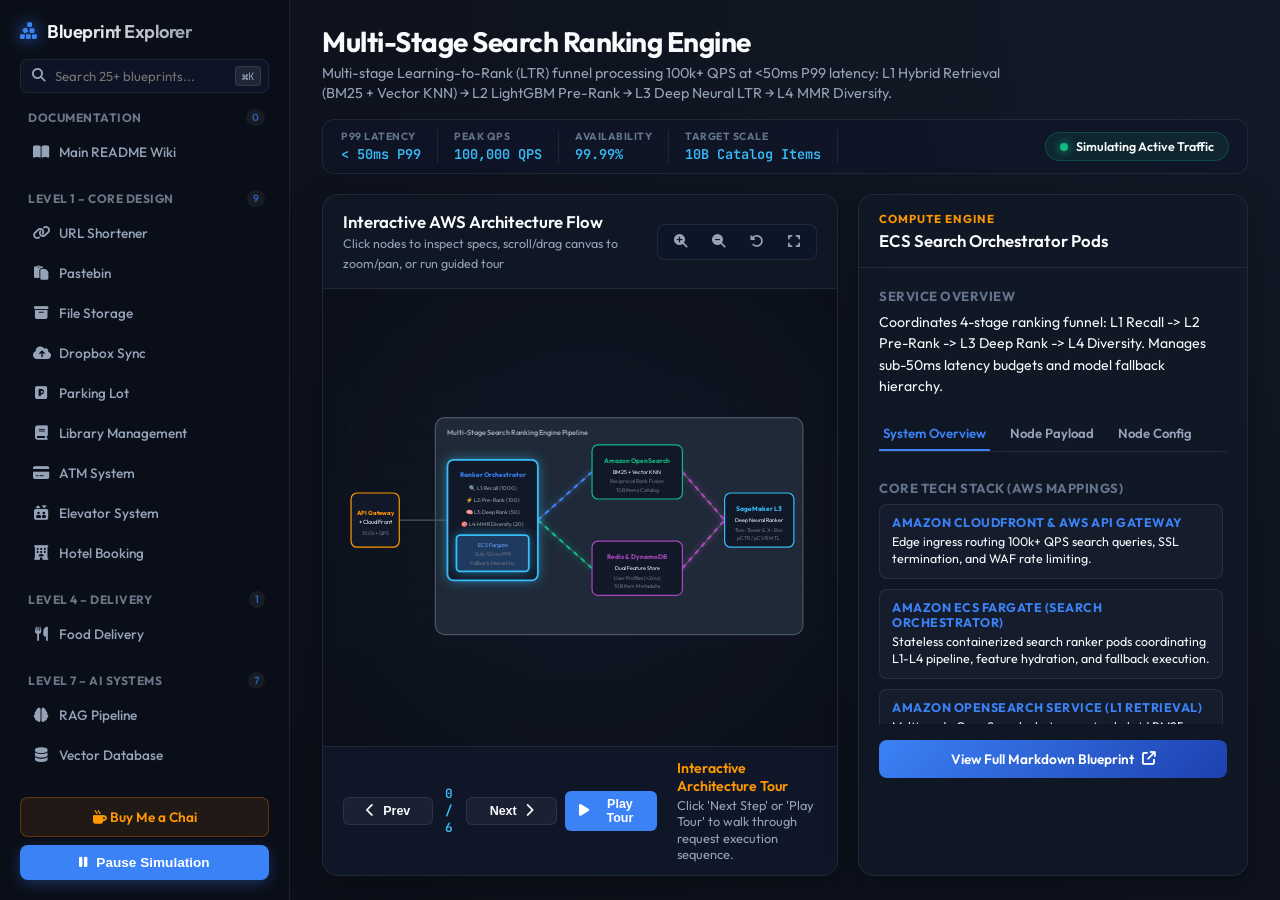
==== commit f640def0: "Upgrade interactive explorer with FontAwesome 6 vector icons and CSS typography styling" ====
--- a/interactive_explorer/index.html
+++ b/interactive_explorer/index.html
@@ -4,6 +4,8 @@
     <meta charset="UTF-8">
     <meta name="viewport" content="width=device-width, initial-scale=1.0">
     <title>Interactive System Design Architecture Explorer</title>
+    <!-- Modern FontAwesome 6 Vector Icon CDN -->
+    <link rel="stylesheet" href="https://cdnjs.cloudflare.com/ajax/libs/font-awesome/6.5.1/css/all.min.css" integrity="sha512-DTOQO9RWCH3ppGqcWaEA1BIZOC6xxalwEsw9c2QQeAIftl+Vegovlnee1c9QX4TctnWMn13TZye+giMm8e2LwA==" crossorigin="anonymous" referrerpolicy="no-referrer" />
     <link rel="stylesheet" href="styles.css">
     <link href="https://fonts.googleapis.com/css2?family=Outfit:wght@300;400;500;600;700&family=JetBrains+Mono:wght@400;500&display=swap" rel="stylesheet">
 </head>
@@ -12,13 +14,13 @@
         <!-- Sidebar Navigation -->
         <aside class="sidebar">
             <div class="brand">
-                <span class="logo-dot"></span>
+                <i class="fa-solid fa-cubes-stacked logo-icon"></i>
                 <h2>Blueprint Explorer</h2>
             </div>
 
             <!-- Quick Search Input -->
             <div class="search-box">
-                <span class="search-icon">🔍</span>
+                <i class="fa-solid fa-magnifying-glass search-icon"></i>
                 <input type="text" id="system-search" placeholder="Search 25+ blueprints..." autocomplete="off">
                 <kbd class="search-shortcut">⌘K</kbd>
             </div>
@@ -29,7 +31,7 @@
                     <h3>Documentation</h3>
                     <nav class="system-list">
                         <a class="nav-item" href="viewer.html?file=README.md" style="text-decoration: none;">
-                            <span class="nav-icon">📖</span>
+                            <i class="fa-solid fa-book-open nav-icon"></i>
                             <span class="nav-label">Main README Wiki</span>
                         </a>
                     </nav>
@@ -40,39 +42,39 @@
                     <h3>Level 1 – Core Design</h3>
                     <nav class="system-list">
                         <button class="nav-item" data-system="url_shortener">
-                            <span class="nav-icon">🔗</span>
+                            <i class="fa-solid fa-link nav-icon"></i>
                             <span class="nav-label">URL Shortener</span>
                         </button>
                         <button class="nav-item" data-system="pastebin">
-                            <span class="nav-icon">📋</span>
+                            <i class="fa-solid fa-paste nav-icon"></i>
                             <span class="nav-label">Pastebin</span>
                         </button>
                         <button class="nav-item" data-system="file_storage">
-                            <span class="nav-icon">🗄️</span>
+                            <i class="fa-solid fa-box-archive nav-icon"></i>
                             <span class="nav-label">File Storage</span>
                         </button>
                         <button class="nav-item" data-system="dropbox">
-                            <span class="nav-icon">📂</span>
+                            <i class="fa-solid fa-cloud-arrow-up nav-icon"></i>
                             <span class="nav-label">Dropbox Sync</span>
                         </button>
                         <button class="nav-item" data-system="parking_lot">
-                            <span class="nav-icon">🅿️</span>
+                            <i class="fa-solid fa-square-parking nav-icon"></i>
                             <span class="nav-label">Parking Lot</span>
                         </button>
                         <button class="nav-item" data-system="library_management">
-                            <span class="nav-icon">📚</span>
+                            <i class="fa-solid fa-book nav-icon"></i>
                             <span class="nav-label">Library Management</span>
                         </button>
                         <button class="nav-item" data-system="atm_system">
-                            <span class="nav-icon">🏧</span>
+                            <i class="fa-solid fa-credit-card nav-icon"></i>
                             <span class="nav-label">ATM System</span>
                         </button>
                         <button class="nav-item" data-system="elevator_system">
-                            <span class="nav-icon">🛗</span>
+                            <i class="fa-solid fa-elevator nav-icon"></i>
                             <span class="nav-label">Elevator System</span>
                         </button>
                         <button class="nav-item" data-system="hotel_booking">
-                            <span class="nav-icon">🏨</span>
+                            <i class="fa-solid fa-hotel nav-icon"></i>
                             <span class="nav-label">Hotel Booking</span>
                         </button>
                     </nav>
@@ -83,7 +85,7 @@
                     <h3>Level 4 – Delivery</h3>
                     <nav class="system-list">
                         <button class="nav-item" data-system="food_delivery">
-                            <span class="nav-icon">🍔</span>
+                            <i class="fa-solid fa-utensils nav-icon"></i>
                             <span class="nav-label">Food Delivery</span>
                         </button>
                     </nav>
@@ -94,31 +96,31 @@
                     <h3>Level 7 – AI Systems</h3>
                     <nav class="system-list">
                         <button class="nav-item" data-system="rag_pipeline">
-                            <span class="nav-icon">🧠</span>
+                            <i class="fa-solid fa-brain nav-icon"></i>
                             <span class="nav-label">RAG Pipeline</span>
                         </button>
                         <button class="nav-item" data-system="vector_database">
-                            <span class="nav-icon">💾</span>
+                            <i class="fa-solid fa-database nav-icon"></i>
                             <span class="nav-label">Vector Database</span>
                         </button>
                         <button class="nav-item" data-system="chat_gpt">
-                            <span class="nav-icon">🤖</span>
+                            <i class="fa-solid fa-robot nav-icon"></i>
                             <span class="nav-label">ChatGPT Core</span>
                         </button>
                         <button class="nav-item" data-system="ai_agent_framework">
-                            <span class="nav-icon">🤖</span>
+                            <i class="fa-solid fa-diagram-project nav-icon"></i>
                             <span class="nav-label">AI Agent Loop</span>
                         </button>
                         <button class="nav-item" data-system="llm_gateway">
-                            <span class="nav-icon">🌐</span>
+                            <i class="fa-solid fa-network-wired nav-icon"></i>
                             <span class="nav-label">LLM Gateway</span>
                         </button>
                         <button class="nav-item" data-system="semantic_search">
-                            <span class="nav-icon">🔍</span>
+                            <i class="fa-solid fa-magnifying-glass-chart nav-icon"></i>
                             <span class="nav-label">Semantic Search</span>
                         </button>
                         <button class="nav-item" data-system="token_streaming">
-                            <span class="nav-icon">⚡</span>
+                            <i class="fa-solid fa-bolt nav-icon"></i>
                             <span class="nav-label">Token Streaming</span>
                         </button>
                     </nav>
@@ -129,27 +131,27 @@
                     <h3>Level 8 – Distributed</h3>
                     <nav class="system-list">
                         <button class="nav-item" data-system="api_gateway">
-                            <span class="nav-icon">🚪</span>
+                            <i class="fa-solid fa-door-open nav-icon"></i>
                             <span class="nav-label">API Gateway</span>
                         </button>
                         <button class="nav-item" data-system="distributed_cache">
-                            <span class="nav-icon">⚡</span>
+                            <i class="fa-solid fa-bolt-lightning nav-icon"></i>
                             <span class="nav-label">Distributed Cache</span>
                         </button>
                         <button class="nav-item" data-system="distributed_lock">
-                            <span class="nav-icon">🔒</span>
+                            <i class="fa-solid fa-lock nav-icon"></i>
                             <span class="nav-label">Distributed Lock</span>
                         </button>
                         <button class="nav-item" data-system="distributed_queue">
-                            <span class="nav-icon">📥</span>
+                            <i class="fa-solid fa-tray-can nav-icon"></i>
                             <span class="nav-label">Distributed Queue</span>
                         </button>
                         <button class="nav-item" data-system="rate_limiter">
-                            <span class="nav-icon">🚦</span>
+                            <i class="fa-solid fa-traffic-light nav-icon"></i>
                             <span class="nav-label">Rate Limiter</span>
                         </button>
                         <button class="nav-item" data-system="circuit_breaker">
-                            <span class="nav-icon">⚡</span>
+                            <i class="fa-solid fa-toggle-on nav-icon"></i>
                             <span class="nav-label">Circuit Breaker</span>
                         </button>
                     </nav>
@@ -160,11 +162,11 @@
                     <h3>Level 10 – Search Systems</h3>
                     <nav class="system-list">
                         <button class="nav-item" data-system="spell_checker">
-                            <span class="nav-icon">🔤</span>
+                            <i class="fa-solid fa-spell-check nav-icon"></i>
                             <span class="nav-label">Spell Checker</span>
                         </button>
                         <button class="nav-item active" data-system="search_ranking">
-                            <span class="nav-icon">🎯</span>
+                            <i class="fa-solid fa-bullseye nav-icon"></i>
                             <span class="nav-label">Search Ranking</span>
                         </button>
                     </nav>
@@ -173,9 +175,9 @@
 
             <div class="sidebar-footer">
                 <a href="https://www.buymeachai.in/toudaysinghkushwah" target="_blank" class="btn secondary-btn chai-btn">
-                    <span>☕ Buy Me a Chai</span>
+                    <span><i class="fa-solid fa-mug-hot"></i> Buy Me a Chai</span>
                 </a>
-                <button id="simulate-btn" class="btn primary-btn">Pause Simulation</button>
+                <button id="simulate-btn" class="btn primary-btn"><i class="fa-solid fa-pause"></i> Pause Simulation</button>
             </div>
         </aside>
 
@@ -223,10 +225,10 @@
 
                         <!-- Floating Canvas Controls Toolbar -->
                         <div class="canvas-toolbar">
-                            <button id="btn-zoom-in" class="toolbar-btn" title="Zoom In (+)">➕</button>
-                            <button id="btn-zoom-out" class="toolbar-btn" title="Zoom Out (-)">➖</button>
-                            <button id="btn-reset-view" class="toolbar-btn" title="Reset Canvas (Esc)">🔄</button>
-                            <button id="btn-fullscreen" class="toolbar-btn" title="Toggle Fullscreen">⛶</button>
+                            <button id="btn-zoom-in" class="toolbar-btn" title="Zoom In (+)"><i class="fa-solid fa-magnifying-glass-plus"></i></button>
+                            <button id="btn-zoom-out" class="toolbar-btn" title="Zoom Out (-)"><i class="fa-solid fa-magnifying-glass-minus"></i></button>
+                            <button id="btn-reset-view" class="toolbar-btn" title="Reset Canvas (Esc)"><i class="fa-solid fa-rotate-left"></i></button>
+                            <button id="btn-fullscreen" class="toolbar-btn" title="Toggle Fullscreen"><i class="fa-solid fa-expand"></i></button>
                         </div>
                     </div>
 
@@ -237,10 +239,10 @@
                     <!-- Step Sequence Walkthrough Player Bar -->
                     <div class="step-player-bar">
                         <div class="step-controls">
-                            <button id="step-prev-btn" class="btn secondary-sm">◀ Prev</button>
+                            <button id="step-prev-btn" class="btn secondary-sm"><i class="fa-solid fa-chevron-left"></i> Prev</button>
                             <span id="step-counter" class="step-counter-badge">0 / 6</span>
-                            <button id="step-next-btn" class="btn secondary-sm">Next ▶</button>
-                            <button id="step-play-btn" class="btn primary-sm">Play Tour ▶️</button>
+                            <button id="step-next-btn" class="btn secondary-sm">Next <i class="fa-solid fa-chevron-right"></i></button>
+                            <button id="step-play-btn" class="btn primary-sm"><i class="fa-solid fa-play"></i> Play Tour</button>
                         </div>
                         <div class="step-info" id="step-banner">
                             <h4 id="step-title">Interactive Architecture Tour</h4>
@@ -279,14 +281,14 @@
                                     </div>
                                 </div>
                                 <div class="info-section doc-section">
-                                    <a id="system-doc-link" href="#" target="_blank" class="btn secondary-btn doc-link">View Full Markdown Blueprint ↗</a>
+                                    <a id="system-doc-link" href="#" target="_blank" class="btn secondary-btn doc-link">View Full Markdown Blueprint <i class="fa-solid fa-arrow-up-right-from-square"></i></a>
                                 </div>
                             </div>
                         </div>
 
                         <div class="tab-content hidden" id="tab-payload">
                             <div class="code-header">
-                                <button class="copy-code-btn" data-copy-target="ins-payload">📋 Copy Payload JSON</button>
+                                <button class="copy-code-btn" data-copy-target="ins-payload"><i class="fa-regular fa-copy"></i> Copy Payload JSON</button>
                             </div>
                             <div class="code-wrapper">
                                 <pre><code id="ins-payload" class="language-json">{
@@ -297,7 +299,7 @@
 
                         <div class="tab-content hidden" id="tab-config">
                             <div class="code-header">
-                                <button class="copy-code-btn" data-copy-target="ins-config">📋 Copy Terraform HCL</button>
+                                <button class="copy-code-btn" data-copy-target="ins-config"><i class="fa-regular fa-copy"></i> Copy Terraform HCL</button>
                             </div>
                             <div class="code-wrapper">
                                 <pre><code id="ins-config" class="language-terraform"># Resource Configuration</code></pre>
--- a/interactive_explorer/styles.css
+++ b/interactive_explorer/styles.css
@@ -57,12 +57,10 @@
     flex-shrink: 0;
 }
 
-.logo-dot {
-    width: 12px;
-    height: 12px;
-    background: var(--accent-blue);
-    border-radius: 50%;
-    box-shadow: 0 0 12px var(--accent-blue);
+.logo-icon {
+    font-size: 1.2rem;
+    color: var(--accent-blue);
+    filter: drop-shadow(0 0 8px var(--accent-blue));
 }
 
 .brand h2 {
@@ -85,15 +83,15 @@
 
 .search-icon {
     position: absolute;
-    left: 10px;
-    font-size: 0.8rem;
+    left: 12px;
+    font-size: 0.85rem;
     color: var(--text-secondary);
     pointer-events: none;
 }
 
 #system-search {
     width: 100%;
-    padding: 8px 32px 8px 30px;
+    padding: 8px 32px 8px 34px;
     background: rgba(15, 23, 42, 0.8);
     border: 1px solid var(--border-color);
     border-radius: 8px;
@@ -193,9 +191,21 @@
     transition: all 0.2s ease;
 }
 
+.nav-icon {
+    font-size: 0.9rem;
+    width: 16px;
+    text-align: center;
+    color: var(--text-secondary);
+    transition: color 0.2s ease;
+}
+
 .nav-item:hover {
     background: rgba(255, 255, 255, 0.04);
     color: var(--text-primary);
+}
+
+.nav-item:hover .nav-icon {
+    color: var(--accent-cyan);
 }
 
 .nav-item.active {
@@ -205,6 +215,10 @@
     box-shadow: 0 0 12px rgba(59, 130, 246, 0.15);
 }
 
+.nav-item.active .nav-icon {
+    color: var(--accent-cyan);
+}
+
 .sidebar-footer {
     display: flex;
     flex-direction: column;
@@ -224,8 +238,12 @@
     display: inline-flex;
     align-items: center;
     justify-content: center;
-    gap: 6px;
+    gap: 8px;
     text-decoration: none;
+}
+
+.btn i {
+    font-size: 0.85rem;
 }
 
 .primary-btn {
@@ -417,10 +435,10 @@
 .canvas-toolbar {
     display: flex;
     align-items: center;
-    gap: 6px;
-    background: rgba(15, 23, 42, 0.8);
+    gap: 4px;
+    background: rgba(15, 23, 42, 0.85);
     border: 1px solid var(--border-color);
-    padding: 4px 8px;
+    padding: 4px 6px;
     border-radius: 8px;
 }
 
@@ -429,15 +447,19 @@
     border: none;
     color: var(--text-secondary);
     font-size: 0.85rem;
-    padding: 4px 8px;
-    border-radius: 4px;
+    padding: 6px 10px;
+    border-radius: 6px;
     cursor: pointer;
     transition: all 0.2s ease;
+
+    display: inline-flex;
+    align-items: center;
+    justify-content: center;
 }
 
 .toolbar-btn:hover {
     background: rgba(255, 255, 255, 0.1);
-    color: var(--text-primary);
+    color: var(--accent-cyan);
 }
 
 /* Diagram Canvas */
@@ -640,9 +662,12 @@
     border-radius: 6px;
     color: var(--text-secondary);
     font-size: 0.75rem;
-    padding: 4px 10px;
+    padding: 6px 12px;
     cursor: pointer;
     transition: all 0.2s ease;
+    display: inline-flex;
+    align-items: center;
+    gap: 6px;
 }
 
 .copy-code-btn:hover {
@@ -727,8 +752,10 @@
 }
 
 .doc-link {
-    display: block;
-    text-align: center;
+    display: flex;
+    align-items: center;
+    justify-content: center;
+    gap: 8px;
     width: 100%;
     padding: 10px 0;
     font-weight: 600;
@@ -748,7 +775,7 @@
     position: fixed;
     bottom: 24px;
     right: 24px;
-    background: rgba(16, 185, 129, 0.9);
+    background: rgba(16, 185, 129, 0.95);
     color: #ffffff;
     padding: 10px 20px;
     border-radius: 8px;
@@ -760,6 +787,9 @@
     transition: all 0.3s cubic-bezier(0.4, 0, 0.2, 1);
     pointer-events: none;
     z-index: 1000;
+    display: flex;
+    align-items: center;
+    gap: 8px;
 }
 
 .toast-notification.show {
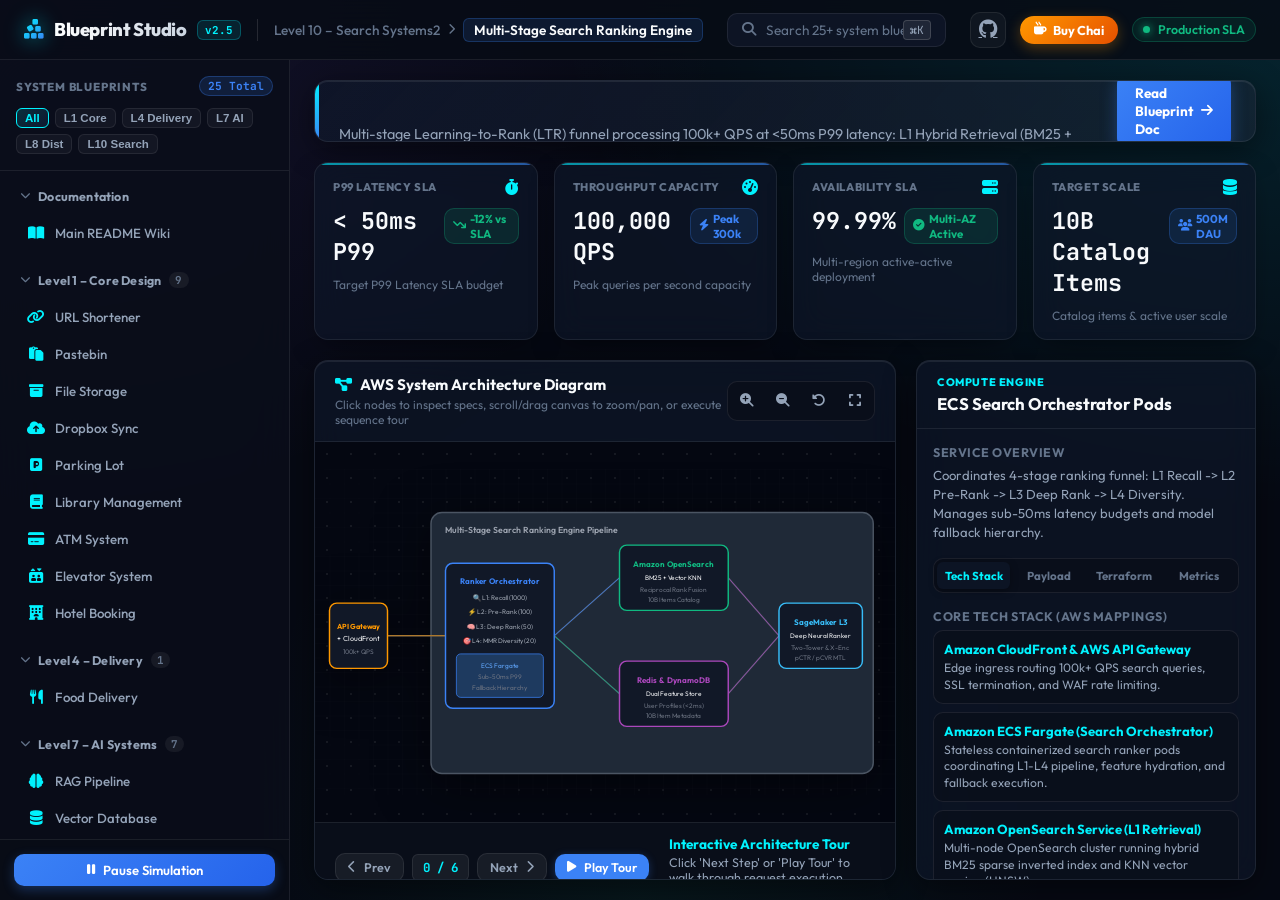
==== commit cd7e1c73: "Redesign interactive explorer UI as modern dark dashboard" ====
--- a/interactive_explorer/index.html
+++ b/interactive_explorer/index.html
@@ -3,32 +3,76 @@
 <head>
     <meta charset="UTF-8">
     <meta name="viewport" content="width=device-width, initial-scale=1.0">
-    <title>Interactive System Design Architecture Explorer</title>
+    <title>Enterprise System Design Architecture Dashboard</title>
     <!-- Modern FontAwesome 6 Vector Icon CDN -->
-    <link rel="stylesheet" href="https://cdnjs.cloudflare.com/ajax/libs/font-awesome/6.5.1/css/all.min.css" integrity="sha512-DTOQO9RWCH3ppGqcWaEA1BIZOC6xxalwEsw9c2QQeAIftl+Vegovlnee1c9QX4TctnWMn13TZye+giMm8e2LwA==" crossorigin="anonymous" referrerpolicy="no-referrer" />
+    <link rel="stylesheet" href="https://cdnjs.cloudflare.com/ajax/libs/font-awesome/6.5.1/css/all.min.css" crossorigin="anonymous" referrerpolicy="no-referrer" />
     <link rel="stylesheet" href="styles.css">
-    <link href="https://fonts.googleapis.com/css2?family=Outfit:wght@300;400;500;600;700&family=JetBrains+Mono:wght@400;500&display=swap" rel="stylesheet">
+    <link href="https://fonts.googleapis.com/css2?family=Outfit:wght@300;400;500;600;700;800&family=JetBrains+Mono:wght@400;500;600&display=swap" rel="stylesheet">
 </head>
-<body>
-    <div class="app-container">
+<body class="dashboard-body">
+    <!-- Top Global Header Navbar -->
+    <header class="top-navbar">
+        <div class="navbar-left">
+            <div class="brand-logo" id="brand-logo-btn">
+                <i class="fa-solid fa-cubes-stacked logo-icon"></i>
+                <span class="brand-title">Blueprint Studio</span>
+                <span class="version-tag">v2.5</span>
+            </div>
+            <div class="nav-divider"></div>
+            <div class="breadcrumb-trail">
+                <span class="breadcrumb-item" id="bc-level">Level 10 – Search Systems</span>
+                <i class="fa-solid fa-chevron-right bc-sep"></i>
+                <span class="breadcrumb-item active" id="bc-title">Search Ranking</span>
+            </div>
+        </div>
+
+        <div class="navbar-center">
+            <div class="global-search-box" id="open-cmd-palette">
+                <i class="fa-solid fa-magnifying-glass search-icon"></i>
+                <input type="text" id="system-search" placeholder="Search 25+ system blueprints (e.g. Ranking, RAG, Rate Limiter)..." autocomplete="off" readonly>
+                <kbd class="search-shortcut">⌘K</kbd>
+            </div>
+        </div>
+
+        <div class="navbar-right">
+            <a href="https://github.com/udaysinghkushwah/system-design-blueprints" target="_blank" class="nav-icon-link" title="GitHub Repository">
+                <i class="fa-brands fa-github"></i>
+            </a>
+            <a href="https://www.buymeachai.in/toudaysinghkushwah" target="_blank" class="chai-pill-btn">
+                <i class="fa-solid fa-mug-hot"></i> Buy Chai
+            </a>
+            <div class="status-badge">
+                <span class="pulse-dot"></span>
+                <span class="status-text">Production SLA</span>
+            </div>
+        </div>
+    </header>
+
+    <div class="dashboard-container">
         <!-- Sidebar Navigation -->
-        <aside class="sidebar">
-            <div class="brand">
-                <i class="fa-solid fa-cubes-stacked logo-icon"></i>
-                <h2>Blueprint Explorer</h2>
-            </div>
-
-            <!-- Quick Search Input -->
-            <div class="search-box">
-                <i class="fa-solid fa-magnifying-glass search-icon"></i>
-                <input type="text" id="system-search" placeholder="Search 25+ blueprints..." autocomplete="off">
-                <kbd class="search-shortcut">⌘K</kbd>
+        <aside class="dashboard-sidebar">
+            <div class="sidebar-header">
+                <div class="sidebar-title-row">
+                    <span class="sidebar-title">SYSTEM BLUEPRINTS</span>
+                    <span class="total-count-badge">25 Total</span>
+                </div>
+                <!-- Filter Pills -->
+                <div class="filter-pills-row" id="filter-pills">
+                    <button class="filter-pill active" data-filter="all">All</button>
+                    <button class="filter-pill" data-filter="l1">L1 Core</button>
+                    <button class="filter-pill" data-filter="l4">L4 Delivery</button>
+                    <button class="filter-pill" data-filter="l7">L7 AI</button>
+                    <button class="filter-pill" data-filter="l8">L8 Dist</button>
+                    <button class="filter-pill" data-filter="l10">L10 Search</button>
+                </div>
             </div>
             
             <div class="sidebar-scroll">
                 <!-- Documentation -->
-                <div class="nav-group">
-                    <h3>Documentation</h3>
+                <div class="nav-group" data-level="doc">
+                    <div class="nav-group-header">
+                        <span class="nav-group-title"><i class="fa-solid fa-chevron-down chevron"></i> Documentation</span>
+                    </div>
                     <nav class="system-list">
                         <a class="nav-item" href="viewer.html?file=README.md" style="text-decoration: none;">
                             <i class="fa-solid fa-book-open nav-icon"></i>
@@ -38,8 +82,10 @@
                 </div>
 
                 <!-- Level 1 -->
-                <div class="nav-group">
-                    <h3>Level 1 – Core Design</h3>
+                <div class="nav-group" data-level="l1">
+                    <div class="nav-group-header">
+                        <span class="nav-group-title"><i class="fa-solid fa-chevron-down chevron"></i> Level 1 – Core Design</span>
+                    </div>
                     <nav class="system-list">
                         <button class="nav-item" data-system="url_shortener">
                             <i class="fa-solid fa-link nav-icon"></i>
@@ -81,8 +127,10 @@
                 </div>
 
                 <!-- Level 4 -->
-                <div class="nav-group">
-                    <h3>Level 4 – Delivery</h3>
+                <div class="nav-group" data-level="l4">
+                    <div class="nav-group-header">
+                        <span class="nav-group-title"><i class="fa-solid fa-chevron-down chevron"></i> Level 4 – Delivery</span>
+                    </div>
                     <nav class="system-list">
                         <button class="nav-item" data-system="food_delivery">
                             <i class="fa-solid fa-utensils nav-icon"></i>
@@ -92,8 +140,10 @@
                 </div>
 
                 <!-- Level 7 -->
-                <div class="nav-group">
-                    <h3>Level 7 – AI Systems</h3>
+                <div class="nav-group" data-level="l7">
+                    <div class="nav-group-header">
+                        <span class="nav-group-title"><i class="fa-solid fa-chevron-down chevron"></i> Level 7 – AI Systems</span>
+                    </div>
                     <nav class="system-list">
                         <button class="nav-item" data-system="rag_pipeline">
                             <i class="fa-solid fa-brain nav-icon"></i>
@@ -127,8 +177,10 @@
                 </div>
 
                 <!-- Level 8 -->
-                <div class="nav-group">
-                    <h3>Level 8 – Distributed</h3>
+                <div class="nav-group" data-level="l8">
+                    <div class="nav-group-header">
+                        <span class="nav-group-title"><i class="fa-solid fa-chevron-down chevron"></i> Level 8 – Distributed</span>
+                    </div>
                     <nav class="system-list">
                         <button class="nav-item" data-system="api_gateway">
                             <i class="fa-solid fa-door-open nav-icon"></i>
@@ -158,8 +210,10 @@
                 </div>
 
                 <!-- Level 10 -->
-                <div class="nav-group">
-                    <h3>Level 10 – Search Systems</h3>
+                <div class="nav-group" data-level="l10">
+                    <div class="nav-group-header">
+                        <span class="nav-group-title"><i class="fa-solid fa-chevron-down chevron"></i> Level 10 – Search Systems</span>
+                    </div>
                     <nav class="system-list">
                         <button class="nav-item" data-system="spell_checker">
                             <i class="fa-solid fa-spell-check nav-icon"></i>
@@ -174,53 +228,89 @@
             </div>
 
             <div class="sidebar-footer">
-                <a href="https://www.buymeachai.in/toudaysinghkushwah" target="_blank" class="btn secondary-btn chai-btn">
-                    <span><i class="fa-solid fa-mug-hot"></i> Buy Me a Chai</span>
-                </a>
                 <button id="simulate-btn" class="btn primary-btn"><i class="fa-solid fa-pause"></i> Pause Simulation</button>
             </div>
         </aside>
 
-        <!-- Main Workspace -->
+        <!-- Main Workspace View -->
         <main class="main-content">
-            <header class="workspace-header">
-                <div class="title-area">
+            <!-- System Title & Overview Banner -->
+            <div class="dashboard-hero-banner">
+                <div class="hero-text">
+                    <div class="hero-badge" id="hero-level-badge">
+                        <i class="fa-solid fa-shield-halved"></i> Production Blueprint Architecture
+                    </div>
                     <h1 id="system-title">Multi-Stage Search Ranking Engine</h1>
                     <p id="system-description" class="subtitle">Multi-stage Learning-to-Rank (LTR) funnel processing 100k+ QPS at &lt;50ms P99 latency: L1 Hybrid Retrieval (BM25 + Vector KNN) → L2 LightGBM Pre-Rank → L3 Deep Neural LTR → L4 MMR Diversity.</p>
                 </div>
-                
-                <!-- Live System SLA Metrics Dashboard Bar -->
-                <div class="metrics-bar">
-                    <div class="metric-chip">
-                        <span class="metric-label">P99 Latency</span>
-                        <span class="metric-val" id="metric-latency">&lt; 50ms P99</span>
-                    </div>
-                    <div class="metric-chip">
-                        <span class="metric-label">Peak QPS</span>
-                        <span class="metric-val" id="metric-qps">100,000 QPS</span>
-                    </div>
-                    <div class="metric-chip">
-                        <span class="metric-label">Availability</span>
-                        <span class="metric-val" id="metric-sla">99.99%</span>
-                    </div>
-                    <div class="metric-chip">
-                        <span class="metric-label">Target Scale</span>
-                        <span class="metric-val" id="metric-scale">10B Catalog Items</span>
-                    </div>
-                    <div class="status-indicator">
-                        <span class="pulse-dot"></span>
-                        <span class="status-text">Simulating Active Traffic</span>
-                    </div>
-                </div>
-            </header>
-
+
+                <div class="hero-actions">
+                    <a id="system-doc-link" href="#" target="_blank" class="btn primary-action-btn">
+                        <span>Read Blueprint Doc</span>
+                        <i class="fa-solid fa-arrow-right"></i>
+                    </a>
+                </div>
+            </div>
+
+            <!-- KPI Metric Stat Cards Grid (Vercel / Datadog Style) -->
+            <div class="kpi-cards-grid">
+                <div class="kpi-card">
+                    <div class="kpi-header">
+                        <span class="kpi-title">P99 LATENCY SLA</span>
+                        <i class="fa-solid fa-stopwatch kpi-icon"></i>
+                    </div>
+                    <div class="kpi-value-row">
+                        <span class="kpi-value" id="metric-latency">&lt; 50ms</span>
+                        <span class="kpi-trend positive"><i class="fa-solid fa-arrow-trend-down"></i> -12% vs SLA</span>
+                    </div>
+                    <div class="kpi-subtext">Target P99 Latency SLA budget</div>
+                </div>
+
+                <div class="kpi-card">
+                    <div class="kpi-header">
+                        <span class="kpi-title">THROUGHPUT CAPACITY</span>
+                        <i class="fa-solid fa-gauge-high kpi-icon"></i>
+                    </div>
+                    <div class="kpi-value-row">
+                        <span class="kpi-value" id="metric-qps">100,000 QPS</span>
+                        <span class="kpi-trend neutral"><i class="fa-solid fa-bolt"></i> Peak 300k</span>
+                    </div>
+                    <div class="kpi-subtext">Peak queries per second capacity</div>
+                </div>
+
+                <div class="kpi-card">
+                    <div class="kpi-header">
+                        <span class="kpi-title">AVAILABILITY SLA</span>
+                        <i class="fa-solid fa-server kpi-icon"></i>
+                    </div>
+                    <div class="kpi-value-row">
+                        <span class="kpi-value" id="metric-sla">99.99%</span>
+                        <span class="kpi-trend positive"><i class="fa-solid fa-circle-check"></i> Multi-AZ Active</span>
+                    </div>
+                    <div class="kpi-subtext">Multi-region active-active deployment</div>
+                </div>
+
+                <div class="kpi-card">
+                    <div class="kpi-header">
+                        <span class="kpi-title">TARGET SCALE</span>
+                        <i class="fa-solid fa-database kpi-icon"></i>
+                    </div>
+                    <div class="kpi-value-row">
+                        <span class="kpi-value" id="metric-scale">10B Catalog</span>
+                        <span class="kpi-trend neutral"><i class="fa-solid fa-users"></i> 500M DAU</span>
+                    </div>
+                    <div class="kpi-subtext">Catalog items &amp; active user scale</div>
+                </div>
+            </div>
+
+            <!-- Workspace Grid (Diagram + Inspector Panel) -->
             <div class="workspace-grid">
                 <!-- Architecture Diagram Stage -->
                 <section class="diagram-card glass-panel">
                     <div class="card-header border-bottom flex-between">
-                        <div>
-                            <h3>Interactive AWS Architecture Flow</h3>
-                            <span class="hint-text">Click nodes to inspect specs, scroll/drag canvas to zoom/pan, or run guided tour</span>
+                        <div class="diagram-header-info">
+                            <h3><i class="fa-solid fa-diagram-project text-cyan"></i> AWS System Architecture Diagram</h3>
+                            <span class="hint-text">Click nodes to inspect specs, scroll/drag canvas to zoom/pan, or execute sequence tour</span>
                         </div>
 
                         <!-- Floating Canvas Controls Toolbar -->
@@ -267,9 +357,10 @@
                         </div>
 
                         <div class="tabs">
-                            <button class="tab-btn active" data-tab="system">System Overview</button>
-                            <button class="tab-btn" data-tab="payload">Node Payload</button>
-                            <button class="tab-btn" data-tab="config">Node Config</button>
+                            <button class="tab-btn active" data-tab="system">Tech Stack</button>
+                            <button class="tab-btn" data-tab="payload">Payload</button>
+                            <button class="tab-btn" data-tab="config">Terraform</button>
+                            <button class="tab-btn" data-tab="metrics">Metrics</button>
                         </div>
 
                         <div class="tab-content" id="tab-system">
@@ -280,15 +371,12 @@
                                         <!-- Dynamic Tech Stack List -->
                                     </div>
                                 </div>
-                                <div class="info-section doc-section">
-                                    <a id="system-doc-link" href="#" target="_blank" class="btn secondary-btn doc-link">View Full Markdown Blueprint <i class="fa-solid fa-arrow-up-right-from-square"></i></a>
-                                </div>
                             </div>
                         </div>
 
                         <div class="tab-content hidden" id="tab-payload">
                             <div class="code-header">
-                                <button class="copy-code-btn" data-copy-target="ins-payload"><i class="fa-regular fa-copy"></i> Copy Payload JSON</button>
+                                <button class="copy-code-btn" data-copy-target="ins-payload"><i class="fa-regular fa-copy"></i> Copy JSON</button>
                             </div>
                             <div class="code-wrapper">
                                 <pre><code id="ins-payload" class="language-json">{
@@ -299,16 +387,75 @@
 
                         <div class="tab-content hidden" id="tab-config">
                             <div class="code-header">
-                                <button class="copy-code-btn" data-copy-target="ins-config"><i class="fa-regular fa-copy"></i> Copy Terraform HCL</button>
+                                <button class="copy-code-btn" data-copy-target="ins-config"><i class="fa-regular fa-copy"></i> Copy Terraform</button>
                             </div>
                             <div class="code-wrapper">
                                 <pre><code id="ins-config" class="language-terraform"># Resource Configuration</code></pre>
                             </div>
                         </div>
+
+                        <div class="tab-content hidden" id="tab-metrics">
+                            <div class="metrics-group">
+                                <div class="metric-bar-item">
+                                    <div class="metric-bar-label">
+                                        <span>Simulated Node Throughput</span>
+                                        <span id="node-metric-qps">42,800 QPS</span>
+                                    </div>
+                                    <div class="metric-progress-track">
+                                        <div class="metric-progress-fill" style="width: 72%;"></div>
+                                    </div>
+                                </div>
+                                <div class="metric-bar-item">
+                                    <div class="metric-bar-label">
+                                        <span>CPU Utilization</span>
+                                        <span id="node-metric-cpu">48%</span>
+                                    </div>
+                                    <div class="metric-progress-track">
+                                        <div class="metric-progress-fill" style="width: 48%; background: var(--accent-green);"></div>
+                                    </div>
+                                </div>
+                                <div class="metric-bar-item">
+                                    <div class="metric-bar-label">
+                                        <span>Memory Allocation</span>
+                                        <span id="node-metric-ram">64%</span>
+                                    </div>
+                                    <div class="metric-progress-track">
+                                        <div class="metric-progress-fill" style="width: 64%; background: var(--accent-amber);"></div>
+                                    </div>
+                                </div>
+                                <div class="metric-bar-item">
+                                    <div class="metric-bar-label">
+                                        <span>Error Rate SLA</span>
+                                        <span>0.001%</span>
+                                    </div>
+                                    <div class="metric-progress-track">
+                                        <div class="metric-progress-fill" style="width: 2%; background: var(--accent-green);"></div>
+                                    </div>
+                                </div>
+                            </div>
+                        </div>
                     </div>
                 </section>
             </div>
         </main>
+    </div>
+
+    <!-- Global Command Palette Modal (⌘K) -->
+    <div class="modal-backdrop" id="cmd-palette-backdrop">
+        <div class="cmd-palette-card">
+            <div class="cmd-search-header">
+                <i class="fa-solid fa-magnifying-glass"></i>
+                <input type="text" id="cmd-palette-input" placeholder="Type a system name or level (e.g. Rate Limiter, RAG)..." autocomplete="off">
+            </div>
+            <div class="cmd-results-list" id="cmd-palette-results">
+                <!-- Dynamic search items rendered here -->
+            </div>
+            <div class="cmd-footer">
+                <span><kbd class="search-shortcut">↑↓</kbd> Navigate</span>
+                <span><kbd class="search-shortcut">↵</kbd> Select</span>
+                <span><kbd class="search-shortcut">ESC</kbd> Close</span>
+            </div>
+        </div>
     </div>
     
     <!-- ES Modular Entry Point -->
--- a/interactive_explorer/styles.css
+++ b/interactive_explorer/styles.css
@@ -1,19 +1,62 @@
+/* ==========================================================================
+   Modern Enterprise Developer Dashboard Theme (Vercel / Datadog / Linear Aesthetic)
+   ========================================================================== */
+
+@import url('https://fonts.googleapis.com/css2?family=Outfit:wght@300;400;500;600;700;800&family=JetBrains+Mono:wght@400;500;600&display=swap');
+
 :root {
-    --bg-main: #0b0f19;
-    --bg-card: rgba(17, 24, 39, 0.75);
-    --bg-panel: rgba(15, 23, 42, 0.85);
+    /* Color Palette & Dark Space Aesthetics */
+    --bg-main: #060913;
+    --bg-navbar: rgba(8, 12, 22, 0.85);
+    --bg-sidebar: rgba(10, 14, 26, 0.9);
+    --bg-card: rgba(15, 23, 42, 0.65);
+    --bg-card-hover: rgba(30, 41, 59, 0.75);
+    --bg-code: #090e1a;
+    --bg-glass: rgba(15, 23, 42, 0.6);
+    --bg-modal: rgba(10, 14, 26, 0.95);
+    
+    /* Borders & Glassmorphic Highlights */
     --border-color: rgba(255, 255, 255, 0.08);
-    --border-glow: rgba(59, 130, 246, 0.3);
+    --border-highlight: rgba(255, 255, 255, 0.16);
+    --border-cyan: rgba(0, 242, 254, 0.35);
+    --border-glow: rgba(59, 130, 246, 0.4);
+    
+    /* Text Hierarchy */
     --text-primary: #f8fafc;
     --text-secondary: #94a3b8;
     --text-muted: #64748b;
-    --accent-orange: #ff9800;
+    --text-white: #ffffff;
+    
+    /* Neon & Accent Colors */
+    --accent-cyan: #00f2fe;
     --accent-blue: #3b82f6;
-    --accent-purple: #a855f7;
+    --accent-purple: #8b5cf6;
+    --accent-pink: #ec4899;
     --accent-green: #10b981;
-    --accent-cyan: #38bdf8;
+    --accent-amber: #f59e0b;
+    --accent-rose: #f43f5e;
+    
+    /* Gradients */
+    --gradient-brand: linear-gradient(135deg, #00f2fe 0%, #3b82f6 100%);
+    --gradient-hero: linear-gradient(135deg, rgba(0, 242, 254, 0.08) 0%, rgba(139, 92, 246, 0.08) 100%);
+    --gradient-active: linear-gradient(135deg, rgba(0, 242, 254, 0.15) 0%, rgba(59, 130, 246, 0.1) 100%);
+    --gradient-btn: linear-gradient(135deg, #3b82f6 0%, #2563eb 100%);
+    --gradient-cyan-blue: linear-gradient(135deg, #00f2fe 0%, #3b82f6 100%);
+
+    /* Typography */
     --font-sans: 'Outfit', -apple-system, BlinkMacSystemFont, "Segoe UI", Roboto, sans-serif;
     --font-mono: 'JetBrains Mono', monospace;
+
+    /* Shadows & Elevation */
+    --shadow-glass: 0 8px 32px 0 rgba(0, 0, 0, 0.45), inset 0 1px 0 0 rgba(255, 255, 255, 0.08);
+    --shadow-glow: 0 0 25px rgba(0, 242, 254, 0.2);
+    --shadow-card: 0 10px 30px -10px rgba(0, 0, 0, 0.5);
+    
+    /* Border Radius */
+    --radius-sm: 6px;
+    --radius-md: 10px;
+    --radius-lg: 14px;
+    --radius-xl: 20px;
 }
 
 * {
@@ -22,117 +65,334 @@
     box-sizing: border-box;
 }
 
-body {
+body.dashboard-body {
     background-color: var(--bg-main);
     color: var(--text-primary);
     font-family: var(--font-sans);
     overflow: hidden;
     height: 100vh;
     width: 100vw;
-}
-
-.app-container {
-    display: flex;
-    height: 100vh;
-    width: 100vw;
-}
-
-/* --- Sidebar Navigation --- */
-.sidebar {
-    width: 290px;
-    background: rgba(11, 15, 25, 0.98);
-    border-right: 1px solid var(--border-color);
-    display: flex;
-    flex-direction: column;
-    padding: 20px;
+    display: flex;
+    flex-direction: column;
+    background-image: 
+        radial-gradient(at 0% 0%, rgba(139, 92, 246, 0.12) 0px, transparent 40%),
+        radial-gradient(at 100% 0%, rgba(0, 242, 254, 0.12) 0px, transparent 40%),
+        radial-gradient(at 50% 100%, rgba(16, 185, 129, 0.08) 0px, transparent 45%);
+}
+
+/* ==========================================================================
+   Top Global Header Navbar
+   ========================================================================== */
+
+.top-navbar {
+    height: 60px;
+    background: var(--bg-navbar);
+    border-bottom: 1px solid var(--border-color);
+    display: flex;
+    align-items: center;
+    justify-content: space-between;
+    padding: 0 24px;
     flex-shrink: 0;
-    height: 100%;
-}
-
-.brand {
+    backdrop-filter: blur(20px);
+    z-index: 100;
+}
+
+.navbar-left {
+    display: flex;
+    align-items: center;
+    gap: 16px;
+}
+
+.brand-logo {
     display: flex;
     align-items: center;
     gap: 10px;
-    margin-bottom: 16px;
-    flex-shrink: 0;
+    cursor: pointer;
 }
 
 .logo-icon {
-    font-size: 1.2rem;
-    color: var(--accent-blue);
-    filter: drop-shadow(0 0 8px var(--accent-blue));
-}
-
-.brand h2 {
-    font-size: 1.15rem;
-    font-weight: 600;
-    letter-spacing: -0.5px;
-    background: linear-gradient(to right, #ffffff, #9ca3af);
+    font-size: 1.4rem;
+    background: var(--gradient-brand);
     -webkit-background-clip: text;
     -webkit-text-fill-color: transparent;
-}
-
-/* Quick Search Input */
-.search-box {
+    filter: drop-shadow(0 0 10px rgba(0, 242, 254, 0.6));
+}
+
+.brand-title {
+    font-size: 1.15rem;
+    font-weight: 800;
+    letter-spacing: -0.4px;
+    background: linear-gradient(to right, #ffffff, #cbd5e1);
+    -webkit-background-clip: text;
+    -webkit-text-fill-color: transparent;
+}
+
+.version-tag {
+    font-family: var(--font-mono);
+    font-size: 0.68rem;
+    font-weight: 700;
+    background: rgba(0, 242, 254, 0.1);
+    border: 1px solid rgba(0, 242, 254, 0.25);
+    color: var(--accent-cyan);
+    padding: 2px 7px;
+    border-radius: var(--radius-sm);
+}
+
+.nav-divider {
+    width: 1px;
+    height: 22px;
+    background: rgba(255, 255, 255, 0.12);
+}
+
+.breadcrumb-trail {
+    display: flex;
+    align-items: center;
+    gap: 8px;
+    font-size: 0.85rem;
+}
+
+.breadcrumb-item {
+    color: var(--text-muted);
+    font-weight: 500;
+}
+
+.breadcrumb-item.active {
+    color: var(--text-primary);
+    font-weight: 600;
+    background: rgba(59, 130, 246, 0.12);
+    border: 1px solid rgba(59, 130, 246, 0.25);
+    padding: 2px 10px;
+    border-radius: var(--radius-sm);
+}
+
+.bc-sep {
+    font-size: 0.7rem;
+    color: var(--text-muted);
+}
+
+.navbar-center {
+    flex: 1;
+    max-width: 480px;
+    margin: 0 24px;
+}
+
+.global-search-box {
     position: relative;
     display: flex;
     align-items: center;
-    margin-bottom: 16px;
-    flex-shrink: 0;
-}
-
-.search-icon {
-    position: absolute;
-    left: 12px;
-    font-size: 0.85rem;
-    color: var(--text-secondary);
-    pointer-events: none;
-}
-
-#system-search {
-    width: 100%;
-    padding: 8px 32px 8px 34px;
     background: rgba(15, 23, 42, 0.8);
     border: 1px solid var(--border-color);
-    border-radius: 8px;
-    color: var(--text-primary);
+    border-radius: var(--radius-md);
+    padding: 6px 14px;
+    transition: all 0.2s ease;
+}
+
+.global-search-box:hover, .global-search-box:focus-within {
+    border-color: var(--border-cyan);
+    box-shadow: 0 0 15px rgba(0, 242, 254, 0.15);
+    background: rgba(15, 23, 42, 0.95);
+}
+
+.search-icon {
+    color: var(--text-muted);
+    font-size: 0.88rem;
+    margin-right: 10px;
+}
+
+.global-search-box input {
+    background: transparent;
+    border: none;
+    outline: none;
+    color: var(--text-primary);
+    font-size: 0.85rem;
     font-family: var(--font-sans);
-    font-size: 0.82rem;
-    outline: none;
+    width: 100%;
+}
+
+.global-search-box input::placeholder {
+    color: var(--text-muted);
+}
+
+.search-shortcut {
+    font-family: var(--font-mono);
+    font-size: 0.7rem;
+    background: rgba(255, 255, 255, 0.08);
+    border: 1px solid rgba(255, 255, 255, 0.15);
+    color: var(--text-secondary);
+    padding: 2px 6px;
+    border-radius: 4px;
+    cursor: pointer;
+}
+
+.navbar-right {
+    display: flex;
+    align-items: center;
+    gap: 14px;
+}
+
+.status-badge {
+    display: flex;
+    align-items: center;
+    gap: 8px;
+    background: rgba(16, 185, 129, 0.1);
+    border: 1px solid rgba(16, 185, 129, 0.25);
+    padding: 4px 10px;
+    border-radius: 20px;
+    font-size: 0.78rem;
+    color: var(--accent-green);
+    font-weight: 600;
+}
+
+.pulse-dot {
+    width: 7px;
+    height: 7px;
+    background-color: var(--accent-green);
+    border-radius: 50%;
+    box-shadow: 0 0 8px var(--accent-green);
+    animation: pulse 2s infinite;
+}
+
+@keyframes pulse {
+    0% { transform: scale(0.95); box-shadow: 0 0 0 0 rgba(16, 185, 129, 0.7); }
+    70% { transform: scale(1); box-shadow: 0 0 0 8px rgba(16, 185, 129, 0); }
+    100% { transform: scale(0.95); box-shadow: 0 0 0 0 rgba(16, 185, 129, 0); }
+}
+
+.nav-icon-link {
+    color: var(--text-secondary);
+    font-size: 1.2rem;
+    transition: color 0.2s ease;
+    display: flex;
+    align-items: center;
+    justify-content: center;
+    width: 36px;
+    height: 36px;
+    border-radius: var(--radius-md);
+    background: rgba(255, 255, 255, 0.04);
+    border: 1px solid var(--border-color);
+}
+
+.nav-icon-link:hover {
+    color: var(--text-primary);
+    background: rgba(255, 255, 255, 0.08);
+    border-color: var(--border-highlight);
+}
+
+.chai-pill-btn {
+    display: flex;
+    align-items: center;
+    gap: 6px;
+    background: linear-gradient(135deg, #ff9800 0%, #e65100 100%);
+    color: #ffffff;
+    font-size: 0.8rem;
+    font-weight: 700;
+    padding: 6px 14px;
+    border-radius: 20px;
+    text-decoration: none;
+    box-shadow: 0 4px 14px rgba(255, 152, 0, 0.3);
     transition: all 0.2s ease;
 }
 
-#system-search:focus {
-    border-color: var(--accent-blue);
-    box-shadow: 0 0 10px rgba(59, 130, 246, 0.25);
-    background: rgba(30, 41, 59, 0.8);
-}
-
-.search-shortcut {
-    position: absolute;
-    right: 8px;
+.chai-pill-btn:hover {
+    transform: translateY(-1px);
+    box-shadow: 0 6px 18px rgba(255, 152, 0, 0.45);
+}
+
+/* ==========================================================================
+   Dashboard Main Container & Sidebar
+   ========================================================================== */
+
+.dashboard-container {
+    display: flex;
+    flex: 1;
+    overflow: hidden;
+    height: calc(100vh - 60px);
+}
+
+.dashboard-sidebar {
+    width: 290px;
+    background: var(--bg-sidebar);
+    border-right: 1px solid var(--border-color);
+    display: flex;
+    flex-direction: column;
+    flex-shrink: 0;
+    backdrop-filter: blur(20px);
+}
+
+.sidebar-header {
+    padding: 16px;
+    border-bottom: 1px solid var(--border-color);
+    display: flex;
+    flex-direction: column;
+    gap: 12px;
+}
+
+.sidebar-title-row {
+    display: flex;
+    align-items: center;
+    justify-content: space-between;
+}
+
+.sidebar-title {
+    font-size: 0.72rem;
+    font-weight: 800;
+    letter-spacing: 0.8px;
+    color: var(--text-muted);
+    text-transform: uppercase;
+}
+
+.total-count-badge {
+    font-family: var(--font-mono);
+    font-size: 0.7rem;
+    font-weight: 700;
+    background: rgba(59, 130, 246, 0.15);
+    color: var(--accent-blue);
+    padding: 2px 8px;
+    border-radius: 12px;
+    border: 1px solid rgba(59, 130, 246, 0.3);
+}
+
+/* Sidebar Level Filter Pills */
+.filter-pills-row {
+    display: flex;
+    flex-wrap: wrap;
+    gap: 6px;
+}
+
+.filter-pill {
+    background: rgba(255, 255, 255, 0.04);
+    border: 1px solid var(--border-color);
+    color: var(--text-secondary);
+    font-size: 0.72rem;
+    font-weight: 600;
+    padding: 3px 8px;
+    border-radius: var(--radius-sm);
+    cursor: pointer;
+    transition: all 0.2s ease;
+}
+
+.filter-pill:hover {
     background: rgba(255, 255, 255, 0.08);
-    border: 1px solid rgba(255, 255, 255, 0.1);
-    border-radius: 4px;
-    padding: 2px 6px;
-    font-size: 0.65rem;
-    color: var(--text-secondary);
-    font-family: var(--font-mono);
-    pointer-events: none;
+    color: var(--text-primary);
+}
+
+.filter-pill.active {
+    background: var(--gradient-active);
+    border-color: var(--accent-cyan);
+    color: var(--accent-cyan);
 }
 
 .sidebar-scroll {
-    flex-grow: 1;
+    flex: 1;
     overflow-y: auto;
-    display: flex;
-    flex-direction: column;
-    gap: 20px;
-    margin-bottom: 16px;
-    padding-right: 4px;
+    padding: 12px;
+    display: flex;
+    flex-direction: column;
+    gap: 16px;
 }
 
 .sidebar-scroll::-webkit-scrollbar {
-    width: 4px;
+    width: 5px;
 }
 
 .sidebar-scroll::-webkit-scrollbar-thumb {
@@ -143,375 +403,540 @@
 .nav-group {
     display: flex;
     flex-direction: column;
+    gap: 6px;
+}
+
+.nav-group-header {
+    display: flex;
+    align-items: center;
+    justify-content: space-between;
+    padding: 6px 8px;
+    cursor: pointer;
+    user-select: none;
+    border-radius: var(--radius-sm);
+    transition: background 0.15s ease;
+}
+
+.nav-group-header:hover {
+    background: rgba(255, 255, 255, 0.04);
+}
+
+.nav-group-title {
+    font-size: 0.78rem;
+    font-weight: 700;
+    color: var(--text-secondary);
+    letter-spacing: 0.2px;
+    display: flex;
+    align-items: center;
     gap: 8px;
 }
 
-.nav-group h3 {
-    font-size: 0.75rem;
-    font-weight: 700;
-    text-transform: uppercase;
-    color: var(--text-secondary);
-    letter-spacing: 0.5px;
-    margin-left: 8px;
-    opacity: 0.7;
-    display: flex;
-    justify-content: space-between;
-    align-items: center;
+.nav-group-title i.chevron {
+    font-size: 0.65rem;
+    color: var(--text-muted);
+    transition: transform 0.2s ease;
+}
+
+.nav-group.collapsed .chevron {
+    transform: rotate(-90deg);
+}
+
+.nav-group.collapsed .system-list {
+    display: none;
 }
 
 .count-badge {
-    background: rgba(255, 255, 255, 0.08);
+    font-family: var(--font-mono);
+    font-size: 0.68rem;
+    background: rgba(255, 255, 255, 0.06);
+    color: var(--text-muted);
+    padding: 1px 6px;
     border-radius: 10px;
-    padding: 2px 6px;
-    font-size: 0.65rem;
-    font-weight: 600;
-    color: var(--accent-blue);
 }
 
 .system-list {
     display: flex;
     flex-direction: column;
-    gap: 4px;
+    gap: 3px;
+    padding-left: 4px;
 }
 
 .nav-item {
     display: flex;
     align-items: center;
     gap: 10px;
-    padding: 8px 12px;
+    width: 100%;
+    padding: 8px 10px;
     background: transparent;
     border: 1px solid transparent;
-    border-radius: 6px;
+    border-radius: var(--radius-md);
     color: var(--text-secondary);
     font-family: var(--font-sans);
-    font-size: 0.85rem;
+    font-size: 0.83rem;
     font-weight: 500;
     cursor: pointer;
     text-align: left;
-    transition: all 0.2s ease;
+    transition: all 0.15s ease;
+}
+
+.nav-item:hover {
+    background: rgba(255, 255, 255, 0.05);
+    color: var(--text-primary);
+}
+
+.nav-item.active {
+    background: var(--gradient-active);
+    border-color: rgba(0, 242, 254, 0.35);
+    color: var(--text-primary);
+    font-weight: 600;
+    box-shadow: 0 2px 10px rgba(0, 242, 254, 0.1);
 }
 
 .nav-icon {
     font-size: 0.9rem;
-    width: 16px;
+    color: var(--accent-cyan);
+    width: 18px;
     text-align: center;
-    color: var(--text-secondary);
-    transition: color 0.2s ease;
-}
-
-.nav-item:hover {
-    background: rgba(255, 255, 255, 0.04);
-    color: var(--text-primary);
-}
-
-.nav-item:hover .nav-icon {
-    color: var(--accent-cyan);
-}
-
-.nav-item.active {
-    background: rgba(59, 130, 246, 0.12);
-    border-color: rgba(59, 130, 246, 0.3);
-    color: var(--accent-cyan);
-    box-shadow: 0 0 12px rgba(59, 130, 246, 0.15);
 }
 
 .nav-item.active .nav-icon {
     color: var(--accent-cyan);
+    filter: drop-shadow(0 0 6px var(--accent-cyan));
+}
+
+.nav-label {
+    flex: 1;
+    white-space: nowrap;
+    overflow: hidden;
+    text-overflow: ellipsis;
 }
 
 .sidebar-footer {
-    display: flex;
-    flex-direction: column;
-    gap: 8px;
-    margin-top: auto;
-}
-
+    padding: 14px;
+    border-top: 1px solid var(--border-color);
+    background: rgba(8, 12, 22, 0.6);
+    display: flex;
+    flex-direction: column;
+    gap: 10px;
+}
+
+.sim-control-box {
+    display: flex;
+    align-items: center;
+    justify-content: space-between;
+    background: rgba(15, 23, 42, 0.6);
+    border: 1px solid var(--border-color);
+    padding: 8px 12px;
+    border-radius: var(--radius-md);
+}
+
+.sim-label {
+    font-size: 0.78rem;
+    color: var(--text-secondary);
+    font-weight: 600;
+    display: flex;
+    align-items: center;
+    gap: 6px;
+}
+
+/* Button Component Styles */
 .btn {
-    width: 100%;
-    padding: 10px 14px;
-    border-radius: 8px;
+    font-family: var(--font-sans);
+    font-size: 0.82rem;
     font-weight: 600;
-    font-size: 0.85rem;
+    padding: 8px 14px;
+    border-radius: var(--radius-md);
+    border: none;
     cursor: pointer;
-    border: none;
-    transition: all 0.2s ease;
     display: inline-flex;
     align-items: center;
     justify-content: center;
     gap: 8px;
+    transition: all 0.2s ease;
     text-decoration: none;
 }
 
-.btn i {
-    font-size: 0.85rem;
-}
-
 .primary-btn {
+    background: var(--gradient-btn);
+    color: #ffffff;
+    box-shadow: 0 4px 12px rgba(59, 130, 246, 0.3);
+}
+
+.primary-btn:hover {
+    background: linear-gradient(135deg, #2563eb 0%, #1d4ed8 100%);
+    box-shadow: 0 6px 18px rgba(59, 130, 246, 0.45);
+}
+
+.secondary-sm {
+    background: rgba(255, 255, 255, 0.06);
+    border: 1px solid var(--border-color);
+    color: var(--text-secondary);
+    padding: 6px 12px;
+    font-size: 0.78rem;
+}
+
+.secondary-sm:hover {
+    background: rgba(255, 255, 255, 0.1);
+    color: var(--text-primary);
+    border-color: var(--border-highlight);
+}
+
+.primary-sm {
     background: var(--accent-blue);
     color: #ffffff;
-    box-shadow: 0 4px 14px rgba(59, 130, 246, 0.3);
-}
-
-.primary-btn:hover {
+    padding: 6px 12px;
+    font-size: 0.78rem;
+    box-shadow: 0 2px 8px rgba(59, 130, 246, 0.3);
+}
+
+.primary-sm:hover {
     background: #2563eb;
-    transform: translateY(-1px);
-    box-shadow: 0 6px 20px rgba(59, 130, 246, 0.4);
-}
-
-.chai-btn {
-    background: rgba(245, 124, 0, 0.1);
-    border: 1px solid rgba(245, 124, 0, 0.3);
-    color: #ff9800;
-}
-
-.chai-btn:hover {
-    background: rgba(245, 124, 0, 0.2);
-}
-
-/* --- Main Workspace --- */
+}
+
+/* ==========================================================================
+   Main Content Workspace Layout
+   ========================================================================== */
+
 .main-content {
-    flex-grow: 1;
-    display: flex;
-    flex-direction: column;
-    padding: 24px 32px;
+    flex: 1;
+    display: flex;
+    flex-direction: column;
     overflow-y: auto;
-    background: radial-gradient(circle at top right, rgba(30, 41, 59, 0.4), transparent);
-}
-
-.workspace-header {
-    display: flex;
-    flex-direction: column;
+    padding: 20px 24px;
+    gap: 20px;
+}
+
+.main-content::-webkit-scrollbar {
+    width: 6px;
+}
+
+.main-content::-webkit-scrollbar-thumb {
+    background: rgba(255, 255, 255, 0.1);
+    border-radius: 4px;
+}
+
+/* Dashboard Hero Banner */
+.dashboard-hero-banner {
+    background: linear-gradient(135deg, rgba(15, 23, 42, 0.8) 0%, rgba(30, 41, 59, 0.5) 100%);
+    border: 1px solid var(--border-color);
+    border-radius: var(--radius-lg);
+    padding: 20px 24px;
+    display: flex;
+    align-items: center;
+    justify-content: space-between;
+    gap: 20px;
+    position: relative;
+    overflow: hidden;
+    box-shadow: var(--shadow-glass);
+}
+
+.dashboard-hero-banner::before {
+    content: '';
+    position: absolute;
+    top: 0;
+    left: 0;
+    width: 4px;
+    height: 100%;
+    background: var(--gradient-brand);
+}
+
+.hero-text {
+    display: flex;
+    flex-direction: column;
+    gap: 8px;
+    max-width: 800px;
+}
+
+.hero-badge {
+    display: inline-flex;
+    align-items: center;
+    gap: 6px;
+    font-size: 0.72rem;
+    font-weight: 700;
+    letter-spacing: 0.5px;
+    text-transform: uppercase;
+    color: var(--accent-cyan);
+    background: rgba(0, 242, 254, 0.08);
+    border: 1px solid rgba(0, 242, 254, 0.2);
+    padding: 3px 10px;
+    border-radius: 12px;
+    width: fit-content;
+}
+
+.hero-text h1 {
+    font-size: 1.55rem;
+    font-weight: 800;
+    letter-spacing: -0.5px;
+    background: var(--gradient-title);
+    -webkit-background-clip: text;
+    -webkit-text-fill-color: transparent;
+}
+
+.hero-text .subtitle {
+    font-size: 0.9rem;
+    color: var(--text-secondary);
+    line-height: 1.5;
+}
+
+.hero-actions {
+    display: flex;
+    align-items: center;
+    gap: 12px;
+}
+
+.primary-action-btn {
+    background: var(--gradient-btn);
+    color: #ffffff;
+    padding: 10px 18px;
+    border-radius: var(--radius-md);
+    font-weight: 700;
+    font-size: 0.85rem;
+    text-decoration: none;
+    display: flex;
+    align-items: center;
+    gap: 8px;
+    box-shadow: 0 4px 16px rgba(59, 130, 246, 0.35);
+    transition: all 0.2s ease;
+}
+
+.primary-action-btn:hover {
+    transform: translateY(-2px);
+    box-shadow: 0 6px 22px rgba(59, 130, 246, 0.5);
+}
+
+/* KPI Cards Grid */
+.kpi-cards-grid {
+    display: grid;
+    grid-template-columns: repeat(4, 1fr);
     gap: 16px;
-    margin-bottom: 20px;
-}
-
-.title-area h1 {
-    font-size: 1.75rem;
-    font-weight: 700;
-    margin-bottom: 4px;
-    letter-spacing: -0.5px;
-}
-
-.subtitle {
-    color: var(--text-secondary);
-    font-size: 0.9rem;
-    max-width: 720px;
-    line-height: 1.4;
-}
-
-/* Live Operational Metrics Dashboard Bar */
-.metrics-bar {
-    display: flex;
-    align-items: center;
-    gap: 16px;
-    flex-wrap: wrap;
-    background: rgba(15, 23, 42, 0.6);
+}
+
+.kpi-card {
+    background: var(--bg-card);
     border: 1px solid var(--border-color);
-    padding: 10px 18px;
-    border-radius: 12px;
-    backdrop-filter: blur(12px);
-}
-
-.metric-chip {
-    display: flex;
-    flex-direction: column;
-    gap: 2px;
-    padding-right: 16px;
-    border-right: 1px solid rgba(255, 255, 255, 0.08);
-}
-
-.metric-chip:last-of-type {
-    border-right: none;
-}
-
-.metric-label {
-    font-size: 0.65rem;
-    font-weight: 700;
+    border-radius: var(--radius-lg);
+    padding: 16px 18px;
+    display: flex;
+    flex-direction: column;
+    gap: 10px;
+    backdrop-filter: blur(16px);
+    box-shadow: var(--shadow-card);
+    transition: all 0.2s ease;
+    position: relative;
+    overflow: hidden;
+}
+
+.kpi-card::after {
+    content: '';
+    position: absolute;
+    top: 0;
+    left: 0;
+    right: 0;
+    height: 2px;
+    background: var(--gradient-brand);
+    opacity: 0.6;
+}
+
+.kpi-card:hover {
+    transform: translateY(-2px);
+    border-color: var(--border-highlight);
+    background: var(--bg-card-hover);
+}
+
+.kpi-header {
+    display: flex;
+    align-items: center;
+    justify-content: space-between;
+}
+
+.kpi-title {
+    font-size: 0.7rem;
+    font-weight: 800;
+    letter-spacing: 0.6px;
+    color: var(--text-muted);
     text-transform: uppercase;
+}
+
+.kpi-icon {
+    font-size: 1rem;
+    color: var(--accent-cyan);
+}
+
+.kpi-value-row {
+    display: flex;
+    align-items: baseline;
+    justify-content: space-between;
+    gap: 8px;
+}
+
+.kpi-value {
+    font-family: var(--font-mono);
+    font-size: 1.45rem;
+    font-weight: 700;
+    color: var(--text-primary);
+}
+
+.kpi-trend {
+    font-size: 0.72rem;
+    font-weight: 700;
+    padding: 2px 8px;
+    border-radius: 10px;
+    display: flex;
+    align-items: center;
+    gap: 4px;
+}
+
+.kpi-trend.positive {
+    background: rgba(16, 185, 129, 0.12);
+    color: var(--accent-green);
+    border: 1px solid rgba(16, 185, 129, 0.25);
+}
+
+.kpi-trend.neutral {
+    background: rgba(59, 130, 246, 0.12);
+    color: var(--accent-blue);
+    border: 1px solid rgba(59, 130, 246, 0.25);
+}
+
+.kpi-subtext {
+    font-size: 0.75rem;
     color: var(--text-muted);
-    letter-spacing: 0.5px;
-}
-
-.metric-val {
-    font-family: var(--font-mono);
-    font-size: 0.85rem;
-    font-weight: 600;
-    color: var(--accent-cyan);
-}
-
-.status-indicator {
-    display: flex;
-    align-items: center;
-    gap: 8px;
-    background: rgba(16, 185, 129, 0.1);
-    padding: 6px 14px;
-    border-radius: 20px;
-    border: 1px solid rgba(16, 185, 129, 0.25);
-    margin-left: auto;
-}
-
-.status-indicator.stopped {
-    background: rgba(239, 83, 80, 0.1);
-    border-color: rgba(239, 83, 80, 0.25);
-}
-
-.status-indicator.stopped .pulse-dot {
-    background: #ef5350;
-    box-shadow: 0 0 8px #ef5350;
-    animation: none;
-}
-
-.pulse-dot {
-    width: 8px;
-    height: 8px;
-    background: var(--accent-green);
-    border-radius: 50%;
-    box-shadow: 0 0 10px var(--accent-green);
-    animation: pulse 1.8s infinite;
-}
-
-@keyframes pulse {
-    0% { transform: scale(0.9); opacity: 0.6; }
-    50% { transform: scale(1.15); opacity: 1; }
-    100% { transform: scale(0.9); opacity: 0.6; }
-}
-
-.status-text {
-    font-size: 0.78rem;
-    font-weight: 600;
-    color: var(--text-primary);
-}
-
-/* Workspace Grid */
+}
+
+/* ==========================================================================
+   Workspace Grid (Diagram Stage + Inspector Panel)
+   ========================================================================== */
+
 .workspace-grid {
     display: grid;
-    grid-template-columns: 1fr 390px;
+    grid-template-columns: 1fr 340px;
     gap: 20px;
-    flex-grow: 1;
-    min-height: 0;
-}
-
-/* Glass Panels */
+    flex: 1;
+    min-height: 520px;
+}
+
 .glass-panel {
     background: var(--bg-card);
     border: 1px solid var(--border-color);
-    border-radius: 16px;
+    border-radius: var(--radius-lg);
     backdrop-filter: blur(16px);
+    box-shadow: var(--shadow-glass);
     display: flex;
     flex-direction: column;
     overflow: hidden;
-    box-shadow: 0 8px 32px rgba(0, 0, 0, 0.3);
 }
 
 .card-header {
-    padding: 16px 20px;
-    display: flex;
-    flex-direction: column;
-    gap: 4px;
-}
-
-.flex-between {
-    display: flex;
-    flex-direction: row;
+    padding: 14px 20px;
+    display: flex;
+    align-items: center;
     justify-content: space-between;
-    align-items: center;
 }
 
 .border-bottom {
     border-bottom: 1px solid var(--border-color);
 }
 
-.card-header h3 {
-    font-size: 1.05rem;
-    font-weight: 600;
+.flex-between {
+    display: flex;
+    align-items: center;
+    justify-content: space-between;
+}
+
+.diagram-header-info {
+    display: flex;
+    flex-direction: column;
+    gap: 3px;
+}
+
+.diagram-header-info h3 {
+    font-size: 0.95rem;
+    font-weight: 700;
+    color: var(--text-primary);
+    display: flex;
+    align-items: center;
+    gap: 8px;
+}
+
+.text-cyan {
+    color: var(--accent-cyan);
 }
 
 .hint-text {
-    font-size: 0.78rem;
-    color: var(--text-secondary);
-}
-
-/* Floating Canvas Controls Toolbar */
+    font-size: 0.75rem;
+    color: var(--text-muted);
+}
+
+/* Canvas Toolbar */
 .canvas-toolbar {
     display: flex;
     align-items: center;
     gap: 4px;
-    background: rgba(15, 23, 42, 0.85);
+    background: rgba(10, 14, 26, 0.8);
     border: 1px solid var(--border-color);
-    padding: 4px 6px;
-    border-radius: 8px;
+    padding: 3px;
+    border-radius: var(--radius-md);
 }
 
 .toolbar-btn {
     background: transparent;
     border: none;
     color: var(--text-secondary);
+    width: 32px;
+    height: 32px;
+    border-radius: var(--radius-sm);
+    cursor: pointer;
+    display: flex;
+    align-items: center;
+    justify-content: center;
     font-size: 0.85rem;
-    padding: 6px 10px;
-    border-radius: 6px;
+    transition: all 0.15s ease;
+}
+
+.toolbar-btn:hover {
+    background: rgba(255, 255, 255, 0.08);
+    color: var(--text-primary);
+}
+
+/* Canvas Container */
+.canvas-container {
+    flex: 1;
+    position: relative;
+    background: #040711;
+    background-image: 
+        radial-gradient(rgba(255, 255, 255, 0.07) 1px, transparent 0);
+    background-size: 24px 24px;
+    overflow: hidden;
+    cursor: default;
+    display: flex;
+    align-items: center;
+    justify-content: center;
+    min-height: 380px;
+}
+
+.canvas-container svg {
+    max-width: 100%;
+    max-height: 100%;
+    width: auto;
+    height: auto;
+    filter: drop-shadow(0 10px 25px rgba(0,0,0,0.5));
+}
+
+.interactive-node {
     cursor: pointer;
     transition: all 0.2s ease;
-
-    display: inline-flex;
-    align-items: center;
-    justify-content: center;
-}
-
-.toolbar-btn:hover {
-    background: rgba(255, 255, 255, 0.1);
-    color: var(--accent-cyan);
-}
-
-/* Diagram Canvas */
-.canvas-container {
-    flex-grow: 1;
-    display: flex;
-    justify-content: center;
-    align-items: center;
-    padding: 16px;
-    background: radial-gradient(circle at center, rgba(17, 24, 39, 0.4) 0%, rgba(11, 15, 25, 0.85) 100%);
-    position: relative;
-    overflow: hidden;
-}
-
-svg {
-    width: 100%;
-    height: 100%;
-    max-height: 460px;
-    user-select: none;
-}
-
-.interactive-node {
-    cursor: pointer;
-    transition: all 0.25s ease;
-}
-
-.interactive-node:hover {
-    filter: drop-shadow(0px 0px 12px rgba(255, 255, 255, 0.3)) brightness(1.2);
-}
-
-.interactive-node.selected rect {
+}
+
+.interactive-node:hover rect,
+.interactive-node:hover circle {
     stroke: var(--accent-cyan) !important;
     stroke-width: 3px !important;
-    filter: drop-shadow(0px 0px 10px rgba(56, 189, 248, 0.5));
-}
-
-.data-flow-line {
-    stroke-dasharray: 8, 8;
-    animation: flow 20s linear infinite;
-    stroke-width: 3.5;
-    filter: url(#neon-glow);
-}
-
-@keyframes flow {
-    to {
-        stroke-dashoffset: -400;
-    }
-}
-
-/* --- Step Sequence Walkthrough Player --- */
+    filter: drop-shadow(0 0 12px rgba(0, 242, 254, 0.5));
+}
+
+/* Step Walkthrough Player Bar */
 .step-player-bar {
-    background: rgba(15, 23, 42, 0.9);
+    background: rgba(10, 14, 26, 0.95);
     border-top: 1px solid var(--border-color);
     padding: 12px 20px;
     display: flex;
@@ -523,52 +948,38 @@
     display: flex;
     align-items: center;
     gap: 8px;
-    flex-shrink: 0;
-}
-
-.btn.secondary-sm {
-    background: rgba(255, 255, 255, 0.05);
-    border: 1px solid var(--border-color);
-    color: var(--text-primary);
-    padding: 6px 12px;
-    font-size: 0.78rem;
-    border-radius: 6px;
-}
-
-.btn.secondary-sm:hover {
-    background: rgba(255, 255, 255, 0.1);
-}
-
-.btn.primary-sm {
-    background: var(--accent-blue);
-    color: #ffffff;
-    padding: 6px 14px;
-    font-size: 0.78rem;
-    border-radius: 6px;
 }
 
 .step-counter-badge {
     font-family: var(--font-mono);
-    font-size: 0.8rem;
+    font-size: 0.78rem;
+    font-weight: 700;
+    background: rgba(255, 255, 255, 0.06);
+    border: 1px solid var(--border-color);
     color: var(--accent-cyan);
-    font-weight: 600;
-    padding: 0 4px;
+    padding: 4px 10px;
+    border-radius: var(--radius-sm);
+}
+
+.step-info {
+    flex: 1;
+    display: flex;
+    flex-direction: column;
+    gap: 2px;
 }
 
 .step-info h4 {
-    font-size: 0.88rem;
-    font-weight: 600;
-    color: var(--accent-orange);
-    margin-bottom: 2px;
+    font-size: 0.85rem;
+    font-weight: 700;
+    color: var(--accent-cyan);
 }
 
 .step-info p {
-    font-size: 0.8rem;
-    color: var(--text-secondary);
-    line-height: 1.3;
-}
-
-/* --- Inspector Panel --- */
+    font-size: 0.78rem;
+    color: var(--text-secondary);
+}
+
+/* Inspector Card & Tabs */
 .inspector-card {
     display: flex;
     flex-direction: column;
@@ -581,229 +992,374 @@
 }
 
 .node-category {
-    font-size: 0.72rem;
-    font-weight: 700;
+    font-size: 0.68rem;
+    font-weight: 800;
+    letter-spacing: 0.6px;
+    color: var(--accent-cyan);
     text-transform: uppercase;
-    letter-spacing: 1px;
-    color: var(--accent-orange);
+}
+
+.node-meta h3 {
+    font-size: 1.05rem;
+    font-weight: 700;
+    color: var(--text-primary);
 }
 
 .inspector-body {
-    padding: 20px;
-    display: flex;
-    flex-direction: column;
-    gap: 20px;
-    flex-grow: 1;
+    flex: 1;
+    padding: 16px;
+    display: flex;
+    flex-direction: column;
+    gap: 16px;
     overflow-y: auto;
 }
 
+.info-section {
+    display: flex;
+    flex-direction: column;
+    gap: 6px;
+}
+
 .info-section h4 {
+    font-size: 0.78rem;
+    font-weight: 700;
+    color: var(--text-muted);
+    text-transform: uppercase;
+    letter-spacing: 0.5px;
+}
+
+.info-section p {
     font-size: 0.82rem;
-    text-transform: uppercase;
-    color: var(--text-muted);
-    margin-bottom: 8px;
-    letter-spacing: 0.5px;
-}
-
-.info-section p {
-    font-size: 0.88rem;
-    line-height: 1.5;
-    color: var(--text-primary);
+    color: var(--text-secondary);
+    line-height: 1.45;
 }
 
 .tabs {
     display: flex;
-    border-bottom: 1px solid var(--border-color);
-    gap: 16px;
+    background: rgba(10, 14, 26, 0.8);
+    border: 1px solid var(--border-color);
+    padding: 3px;
+    border-radius: var(--radius-md);
+    gap: 2px;
 }
 
 .tab-btn {
-    padding: 8px 4px;
+    flex: 1;
     background: transparent;
     border: none;
-    border-bottom: 2px solid transparent;
-    color: var(--text-secondary);
+    color: var(--text-muted);
     font-family: var(--font-sans);
+    font-size: 0.72rem;
+    font-weight: 700;
+    padding: 6px 4px;
+    border-radius: var(--radius-sm);
+    cursor: pointer;
+    transition: all 0.15s ease;
+    text-align: center;
+}
+
+.tab-btn:hover {
+    color: var(--text-primary);
+}
+
+.tab-btn.active {
+    background: var(--bg-card);
+    color: var(--accent-cyan);
+    box-shadow: 0 2px 8px rgba(0, 0, 0, 0.3);
+}
+
+.tab-content {
+    display: flex;
+    flex-direction: column;
+    gap: 10px;
+}
+
+.tab-content.hidden {
+    display: none;
+}
+
+.tech-stack-list {
+    display: flex;
+    flex-direction: column;
+    gap: 8px;
+}
+
+.tech-item {
+    background: rgba(10, 14, 26, 0.6);
+    border: 1px solid var(--border-color);
+    border-radius: var(--radius-md);
+    padding: 10px;
+    display: flex;
+    flex-direction: column;
+    gap: 3px;
+}
+
+.tech-service {
+    font-size: 0.82rem;
+    font-weight: 700;
+    color: var(--accent-cyan);
+}
+
+.tech-role {
+    font-size: 0.76rem;
+    color: var(--text-secondary);
+    line-height: 1.35;
+}
+
+.code-header {
+    display: flex;
+    justify-content: flex-end;
+}
+
+.copy-code-btn {
+    background: rgba(255, 255, 255, 0.06);
+    border: 1px solid var(--border-color);
+    color: var(--text-secondary);
+    font-family: var(--font-sans);
+    font-size: 0.72rem;
     font-weight: 600;
-    font-size: 0.82rem;
+    padding: 4px 10px;
+    border-radius: var(--radius-sm);
     cursor: pointer;
-    transition: all 0.2s ease;
-}
-
-.tab-btn:hover {
-    color: var(--text-primary);
-}
-
-.tab-btn.active {
-    color: var(--accent-blue);
-    border-color: var(--accent-blue);
-}
-
-.tab-content {
-    flex-grow: 1;
-    display: flex;
-    flex-direction: column;
-    min-height: 240px;
-}
-
-.tab-content.hidden {
-    display: none !important;
-}
-
-.code-header {
-    display: flex;
-    justify-content: flex-end;
-    margin-bottom: 8px;
-}
-
-.copy-code-btn {
-    background: rgba(255, 255, 255, 0.05);
+    display: flex;
+    align-items: center;
+    gap: 6px;
+    transition: all 0.15s ease;
+}
+
+.copy-code-btn:hover {
+    background: rgba(255, 255, 255, 0.12);
+    color: var(--text-primary);
+}
+
+.code-wrapper {
+    background: var(--bg-code);
     border: 1px solid var(--border-color);
-    border-radius: 6px;
-    color: var(--text-secondary);
-    font-size: 0.75rem;
-    padding: 6px 12px;
-    cursor: pointer;
-    transition: all 0.2s ease;
-    display: inline-flex;
-    align-items: center;
-    gap: 6px;
-}
-
-.copy-code-btn:hover {
-    background: rgba(59, 130, 246, 0.15);
-    color: var(--accent-cyan);
-    border-color: rgba(59, 130, 246, 0.3);
-}
-
-.code-wrapper {
-    background: #0f172a;
-    border: 1px solid var(--border-color);
-    border-radius: 8px;
-    padding: 14px;
-    flex-grow: 1;
-    overflow: auto;
-    max-height: 260px;
+    border-radius: var(--radius-md);
+    padding: 12px;
+    overflow-x: auto;
 }
 
 .code-wrapper pre {
     margin: 0;
-}
-
-.code-wrapper code {
     font-family: var(--font-mono);
-    font-size: 0.78rem;
-    line-height: 1.6;
-    color: #38bdf8;
-    white-space: pre-wrap;
-    word-break: break-all;
-}
-
-/* System Details & Tech Stack Styles */
-.system-details-wrapper {
-    display: flex;
-    flex-direction: column;
-    gap: 16px;
-    padding-top: 8px;
-}
-
-.tech-stack-list {
+    font-size: 0.75rem;
+    color: #cbd5e1;
+    line-height: 1.45;
+}
+
+/* Metrics Tab Content */
+.metrics-group {
     display: flex;
     flex-direction: column;
     gap: 10px;
-    max-height: 220px;
-    overflow-y: auto;
-    padding-right: 4px;
-}
-
-.tech-stack-list::-webkit-scrollbar {
-    width: 4px;
-}
-
-.tech-stack-list::-webkit-scrollbar-thumb {
-    background: rgba(255, 255, 255, 0.1);
-    border-radius: 4px;
-}
-
-.tech-item {
-    background: rgba(30, 41, 59, 0.4);
-    border: 1px solid var(--border-color);
-    border-radius: 8px;
-    padding: 10px 12px;
-    display: flex;
-    flex-direction: column;
-    gap: 3px;
-}
-
-.tech-service {
-    font-family: var(--font-sans);
-    font-size: 0.78rem;
-    font-weight: 700;
-    color: var(--accent-blue);
-    text-transform: uppercase;
-    letter-spacing: 0.5px;
-}
-
-.tech-role {
-    font-family: var(--font-sans);
-    font-size: 0.78rem;
-    line-height: 1.4;
-    color: var(--text-primary);
-}
-
-.doc-link {
-    display: flex;
-    align-items: center;
-    justify-content: center;
-    gap: 8px;
-    width: 100%;
-    padding: 10px 0;
-    font-weight: 600;
-    background: linear-gradient(135deg, var(--accent-blue) 0%, #1e40af 100%);
-    color: #ffffff;
-    border-radius: 8px;
-    text-decoration: none;
-    transition: opacity 0.2s ease;
-}
-
-.doc-link:hover {
-    opacity: 0.9;
-}
-
-/* --- Toast Notification --- */
-.toast-notification {
-    position: fixed;
-    bottom: 24px;
-    right: 24px;
-    background: rgba(16, 185, 129, 0.95);
-    color: #ffffff;
-    padding: 10px 20px;
-    border-radius: 8px;
-    font-size: 0.85rem;
-    font-weight: 600;
-    box-shadow: 0 4px 20px rgba(0, 0, 0, 0.4);
-    opacity: 0;
-    transform: translateY(20px);
-    transition: all 0.3s cubic-bezier(0.4, 0, 0.2, 1);
-    pointer-events: none;
-    z-index: 1000;
-    display: flex;
-    align-items: center;
-    gap: 8px;
-}
-
-.toast-notification.show {
-    opacity: 1;
-    transform: translateY(0);
-}
-
-/* Fullscreen Mode for Diagram Card */
-.diagram-card.fullscreen-mode {
+}
+
+.metric-bar-item {
+    display: flex;
+    flex-direction: column;
+    gap: 4px;
+}
+
+.metric-bar-label {
+    display: flex;
+    justify-content: space-between;
+    font-size: 0.75rem;
+    color: var(--text-secondary);
+}
+
+.metric-progress-track {
+    height: 6px;
+    background: rgba(255, 255, 255, 0.08);
+    border-radius: 3px;
+    overflow: hidden;
+}
+
+.metric-progress-fill {
+    height: 100%;
+    background: var(--gradient-brand);
+    border-radius: 3px;
+}
+
+/* ==========================================================================
+   Command Palette Modal (⌘K)
+   ========================================================================== */
+
+.modal-backdrop {
     position: fixed;
     top: 0;
     left: 0;
     width: 100vw;
     height: 100vh;
-    z-index: 9999;
-    border-radius: 0;
-}
+    background: rgba(4, 7, 17, 0.75);
+    backdrop-filter: blur(8px);
+    z-index: 1000;
+    display: flex;
+    align-items: flex-start;
+    justify-content: center;
+    padding-top: 100px;
+    opacity: 0;
+    pointer-events: none;
+    transition: opacity 0.2s ease;
+}
+
+.modal-backdrop.active {
+    opacity: 1;
+    pointer-events: auto;
+}
+
+.cmd-palette-card {
+    width: 100%;
+    max-width: 600px;
+    background: var(--bg-modal);
+    border: 1px solid var(--border-cyan);
+    border-radius: var(--radius-lg);
+    box-shadow: 0 20px 50px rgba(0, 0, 0, 0.7), 0 0 30px rgba(0, 242, 254, 0.25);
+    display: flex;
+    flex-direction: column;
+    overflow: hidden;
+    animation: modalSlide 0.2s cubic-bezier(0.4, 0, 0.2, 1);
+}
+
+@keyframes modalSlide {
+    from { transform: translateY(-15px) scale(0.98); opacity: 0; }
+    to { transform: translateY(0) scale(1); opacity: 1; }
+}
+
+.cmd-search-header {
+    display: flex;
+    align-items: center;
+    padding: 14px 18px;
+    border-bottom: 1px solid var(--border-color);
+    gap: 12px;
+}
+
+.cmd-search-header i {
+    color: var(--accent-cyan);
+    font-size: 1rem;
+}
+
+.cmd-search-header input {
+    flex: 1;
+    background: transparent;
+    border: none;
+    outline: none;
+    color: var(--text-primary);
+    font-family: var(--font-sans);
+    font-size: 0.95rem;
+}
+
+.cmd-results-list {
+    max-height: 340px;
+    overflow-y: auto;
+    padding: 8px;
+    display: flex;
+    flex-direction: column;
+    gap: 4px;
+}
+
+.cmd-item {
+    display: flex;
+    align-items: center;
+    gap: 12px;
+    padding: 10px 14px;
+    border-radius: var(--radius-md);
+    cursor: pointer;
+    color: var(--text-secondary);
+    transition: all 0.15s ease;
+}
+
+.cmd-item:hover, .cmd-item.selected {
+    background: var(--gradient-active);
+    color: var(--text-primary);
+}
+
+.cmd-item i {
+    color: var(--accent-cyan);
+    font-size: 1rem;
+}
+
+.cmd-item-info {
+    display: flex;
+    flex-direction: column;
+    gap: 2px;
+}
+
+.cmd-item-title {
+    font-size: 0.88rem;
+    font-weight: 600;
+}
+
+.cmd-item-level {
+    font-size: 0.72rem;
+    color: var(--text-muted);
+}
+
+.cmd-footer {
+    padding: 10px 18px;
+    border-top: 1px solid var(--border-color);
+    background: rgba(6, 9, 19, 0.8);
+    display: flex;
+    align-items: center;
+    justify-content: space-between;
+    font-size: 0.75rem;
+    color: var(--text-muted);
+}
+
+/* Toast Notifications */
+.toast-notification {
+    position: fixed;
+    bottom: 24px;
+    right: 24px;
+    background: rgba(15, 23, 42, 0.95);
+    border: 1px solid var(--accent-cyan);
+    box-shadow: 0 10px 25px rgba(0, 0, 0, 0.5), 0 0 15px rgba(0, 242, 254, 0.3);
+    color: var(--text-primary);
+    font-family: var(--font-sans);
+    font-size: 0.82rem;
+    font-weight: 600;
+    padding: 10px 18px;
+    border-radius: var(--radius-md);
+    z-index: 2000;
+    opacity: 0;
+    transform: translateY(20px);
+    transition: all 0.3s cubic-bezier(0.4, 0, 0.2, 1);
+}
+
+.toast-notification.show {
+    opacity: 1;
+    transform: translateY(0);
+}
+
+/* Fullscreen Mode Adjustments */
+.fullscreen-mode {
+    position: fixed !important;
+    top: 0 !important;
+    left: 0 !important;
+    width: 100vw !important;
+    height: 100vh !important;
+    z-index: 9999 !important;
+    border-radius: 0 !important;
+}
+
+/* Responsive Breakpoints */
+@media (max-width: 1200px) {
+    .kpi-cards-grid {
+        grid-template-columns: repeat(2, 1fr);
+    }
+    .workspace-grid {
+        grid-template-columns: 1fr;
+    }
+}
+
+@media (max-width: 768px) {
+    .dashboard-sidebar {
+        width: 240px;
+    }
+    .kpi-cards-grid {
+        grid-template-columns: 1fr;
+    }
+    .navbar-center {
+        display: none;
+    }
+}
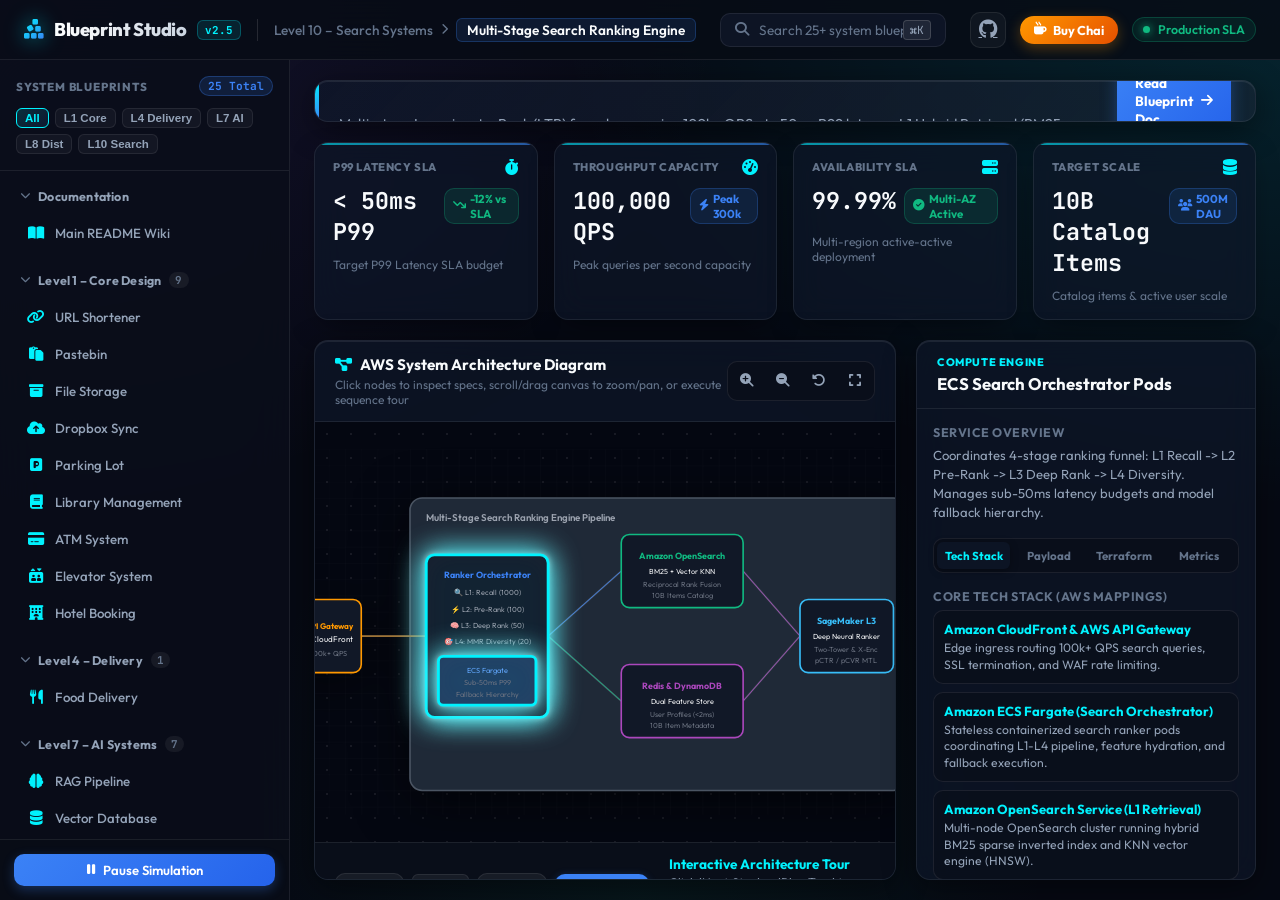
==== commit df4e21d5: "Fix interactive node glow styling, SVG container sizing, real-time sidebar search and breadcrumb lev" ====
--- a/interactive_explorer/index.html
+++ b/interactive_explorer/index.html
@@ -27,10 +27,10 @@
         </div>
 
         <div class="navbar-center">
-            <div class="global-search-box" id="open-cmd-palette">
+            <div class="global-search-box">
                 <i class="fa-solid fa-magnifying-glass search-icon"></i>
-                <input type="text" id="system-search" placeholder="Search 25+ system blueprints (e.g. Ranking, RAG, Rate Limiter)..." autocomplete="off" readonly>
-                <kbd class="search-shortcut">⌘K</kbd>
+                <input type="text" id="system-search" placeholder="Search 25+ system blueprints (e.g. Ranking, RAG, Rate Limiter)..." autocomplete="off">
+                <kbd class="search-shortcut" id="cmd-shortcut-btn" title="Open Command Palette (⌘K)">⌘K</kbd>
             </div>
         </div>
 
--- a/interactive_explorer/styles.css
+++ b/interactive_explorer/styles.css
@@ -222,6 +222,14 @@
     padding: 2px 6px;
     border-radius: 4px;
     cursor: pointer;
+    user-select: none;
+    transition: all 0.15s ease;
+}
+
+.search-shortcut:hover {
+    background: rgba(0, 242, 254, 0.15);
+    color: var(--accent-cyan);
+    border-color: var(--accent-cyan);
 }
 
 .navbar-right {
@@ -452,6 +460,7 @@
     color: var(--text-muted);
     padding: 1px 6px;
     border-radius: 10px;
+    margin-left: auto;
 }
 
 .system-list {
@@ -520,25 +529,6 @@
     gap: 10px;
 }
 
-.sim-control-box {
-    display: flex;
-    align-items: center;
-    justify-content: space-between;
-    background: rgba(15, 23, 42, 0.6);
-    border: 1px solid var(--border-color);
-    padding: 8px 12px;
-    border-radius: var(--radius-md);
-}
-
-.sim-label {
-    font-size: 0.78rem;
-    color: var(--text-secondary);
-    font-weight: 600;
-    display: flex;
-    align-items: center;
-    gap: 6px;
-}
-
 /* Button Component Styles */
 .btn {
     font-family: var(--font-sans);
@@ -812,7 +802,7 @@
     grid-template-columns: 1fr 340px;
     gap: 20px;
     flex: 1;
-    min-height: 520px;
+    min-height: 540px;
 }
 
 .glass-panel {
@@ -903,35 +893,65 @@
     flex: 1;
     position: relative;
     background: #040711;
-    background-image: 
-        radial-gradient(rgba(255, 255, 255, 0.07) 1px, transparent 0);
+    background-image: radial-gradient(rgba(255, 255, 255, 0.08) 1px, transparent 0);
     background-size: 24px 24px;
     overflow: hidden;
-    cursor: default;
+    cursor: grab;
     display: flex;
     align-items: center;
     justify-content: center;
+    min-height: 420px;
+    width: 100%;
+    height: 100%;
+}
+
+.canvas-container svg {
+    width: 100%;
+    height: 100%;
+    min-width: 650px;
     min-height: 380px;
-}
-
-.canvas-container svg {
-    max-width: 100%;
-    max-height: 100%;
-    width: auto;
-    height: auto;
-    filter: drop-shadow(0 10px 25px rgba(0,0,0,0.5));
-}
-
+    filter: drop-shadow(0 10px 25px rgba(0, 0, 0, 0.6));
+    user-select: none;
+}
+
+/* Interactive SVG Node Styling & Glowing Selections */
 .interactive-node {
     cursor: pointer;
-    transition: all 0.2s ease;
+    transition: all 0.25s cubic-bezier(0.4, 0, 0.2, 1);
+}
+
+.interactive-node rect,
+.interactive-node circle,
+.interactive-node polygon {
+    transition: all 0.25s ease;
 }
 
 .interactive-node:hover rect,
 .interactive-node:hover circle {
     stroke: var(--accent-cyan) !important;
     stroke-width: 3px !important;
-    filter: drop-shadow(0 0 12px rgba(0, 242, 254, 0.5));
+    filter: drop-shadow(0 0 14px rgba(0, 242, 254, 0.8));
+}
+
+.interactive-node.selected rect,
+.interactive-node.selected circle {
+    stroke: #00f2fe !important;
+    stroke-width: 3.5px !important;
+    fill-opacity: 0.95 !important;
+    filter: drop-shadow(0 0 18px rgba(0, 242, 254, 0.9)) drop-shadow(0 0 4px rgba(255, 255, 255, 0.8)) !important;
+}
+
+.interactive-node.active-step rect,
+.interactive-node.active-step circle {
+    stroke: var(--accent-amber) !important;
+    stroke-width: 3.5px !important;
+    filter: drop-shadow(0 0 18px rgba(245, 158, 11, 0.95)) !important;
+    animation: stepGlow 1.5s infinite alternate;
+}
+
+@keyframes stepGlow {
+    from { filter: drop-shadow(0 0 10px rgba(245, 158, 11, 0.6)); }
+    to { filter: drop-shadow(0 0 22px rgba(245, 158, 11, 1)); }
 }
 
 /* Step Walkthrough Player Bar */
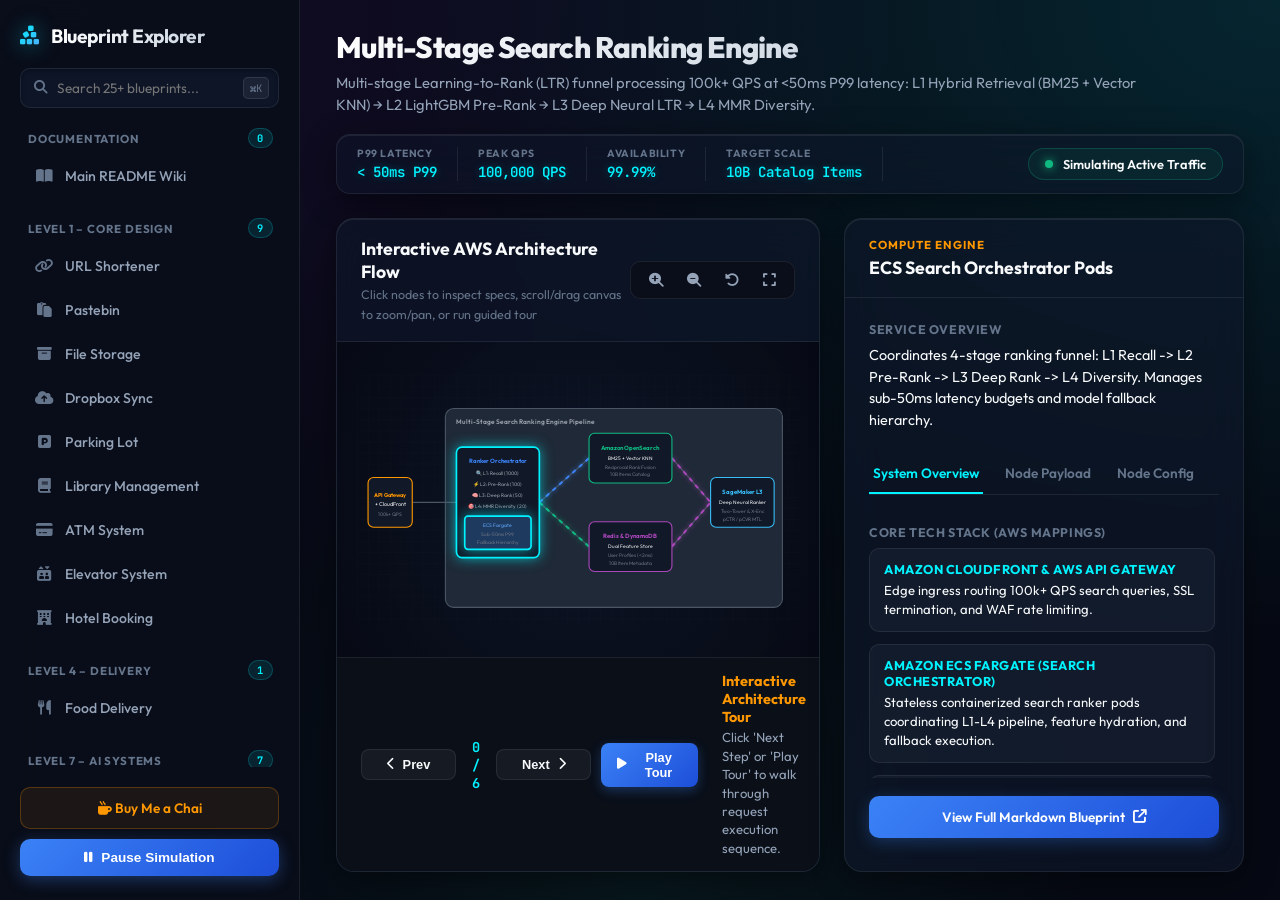
==== commit 786e69de: "Revert interactive explorer redesign back to working state (commit 4dcfa20)" ====
--- a/interactive_explorer/index.html
+++ b/interactive_explorer/index.html
@@ -3,76 +3,32 @@
 <head>
     <meta charset="UTF-8">
     <meta name="viewport" content="width=device-width, initial-scale=1.0">
-    <title>Enterprise System Design Architecture Dashboard</title>
+    <title>Interactive System Design Architecture Explorer</title>
     <!-- Modern FontAwesome 6 Vector Icon CDN -->
-    <link rel="stylesheet" href="https://cdnjs.cloudflare.com/ajax/libs/font-awesome/6.5.1/css/all.min.css" crossorigin="anonymous" referrerpolicy="no-referrer" />
+    <link rel="stylesheet" href="https://cdnjs.cloudflare.com/ajax/libs/font-awesome/6.5.1/css/all.min.css" integrity="sha512-DTOQO9RWCH3ppGqcWaEA1BIZOC6xxalwEsw9c2QQeAIftl+Vegovlnee1c9QX4TctnWMn13TZye+giMm8e2LwA==" crossorigin="anonymous" referrerpolicy="no-referrer" />
     <link rel="stylesheet" href="styles.css">
-    <link href="https://fonts.googleapis.com/css2?family=Outfit:wght@300;400;500;600;700;800&family=JetBrains+Mono:wght@400;500;600&display=swap" rel="stylesheet">
+    <link href="https://fonts.googleapis.com/css2?family=Outfit:wght@300;400;500;600;700&family=JetBrains+Mono:wght@400;500&display=swap" rel="stylesheet">
 </head>
-<body class="dashboard-body">
-    <!-- Top Global Header Navbar -->
-    <header class="top-navbar">
-        <div class="navbar-left">
-            <div class="brand-logo" id="brand-logo-btn">
+<body>
+    <div class="app-container">
+        <!-- Sidebar Navigation -->
+        <aside class="sidebar">
+            <div class="brand">
                 <i class="fa-solid fa-cubes-stacked logo-icon"></i>
-                <span class="brand-title">Blueprint Studio</span>
-                <span class="version-tag">v2.5</span>
-            </div>
-            <div class="nav-divider"></div>
-            <div class="breadcrumb-trail">
-                <span class="breadcrumb-item" id="bc-level">Level 10 – Search Systems</span>
-                <i class="fa-solid fa-chevron-right bc-sep"></i>
-                <span class="breadcrumb-item active" id="bc-title">Search Ranking</span>
-            </div>
-        </div>
-
-        <div class="navbar-center">
-            <div class="global-search-box">
+                <h2>Blueprint Explorer</h2>
+            </div>
+
+            <!-- Quick Search Input -->
+            <div class="search-box">
                 <i class="fa-solid fa-magnifying-glass search-icon"></i>
-                <input type="text" id="system-search" placeholder="Search 25+ system blueprints (e.g. Ranking, RAG, Rate Limiter)..." autocomplete="off">
-                <kbd class="search-shortcut" id="cmd-shortcut-btn" title="Open Command Palette (⌘K)">⌘K</kbd>
-            </div>
-        </div>
-
-        <div class="navbar-right">
-            <a href="https://github.com/udaysinghkushwah/system-design-blueprints" target="_blank" class="nav-icon-link" title="GitHub Repository">
-                <i class="fa-brands fa-github"></i>
-            </a>
-            <a href="https://www.buymeachai.in/toudaysinghkushwah" target="_blank" class="chai-pill-btn">
-                <i class="fa-solid fa-mug-hot"></i> Buy Chai
-            </a>
-            <div class="status-badge">
-                <span class="pulse-dot"></span>
-                <span class="status-text">Production SLA</span>
-            </div>
-        </div>
-    </header>
-
-    <div class="dashboard-container">
-        <!-- Sidebar Navigation -->
-        <aside class="dashboard-sidebar">
-            <div class="sidebar-header">
-                <div class="sidebar-title-row">
-                    <span class="sidebar-title">SYSTEM BLUEPRINTS</span>
-                    <span class="total-count-badge">25 Total</span>
-                </div>
-                <!-- Filter Pills -->
-                <div class="filter-pills-row" id="filter-pills">
-                    <button class="filter-pill active" data-filter="all">All</button>
-                    <button class="filter-pill" data-filter="l1">L1 Core</button>
-                    <button class="filter-pill" data-filter="l4">L4 Delivery</button>
-                    <button class="filter-pill" data-filter="l7">L7 AI</button>
-                    <button class="filter-pill" data-filter="l8">L8 Dist</button>
-                    <button class="filter-pill" data-filter="l10">L10 Search</button>
-                </div>
+                <input type="text" id="system-search" placeholder="Search 25+ blueprints..." autocomplete="off">
+                <kbd class="search-shortcut">⌘K</kbd>
             </div>
             
             <div class="sidebar-scroll">
                 <!-- Documentation -->
-                <div class="nav-group" data-level="doc">
-                    <div class="nav-group-header">
-                        <span class="nav-group-title"><i class="fa-solid fa-chevron-down chevron"></i> Documentation</span>
-                    </div>
+                <div class="nav-group">
+                    <h3>Documentation</h3>
                     <nav class="system-list">
                         <a class="nav-item" href="viewer.html?file=README.md" style="text-decoration: none;">
                             <i class="fa-solid fa-book-open nav-icon"></i>
@@ -82,10 +38,8 @@
                 </div>
 
                 <!-- Level 1 -->
-                <div class="nav-group" data-level="l1">
-                    <div class="nav-group-header">
-                        <span class="nav-group-title"><i class="fa-solid fa-chevron-down chevron"></i> Level 1 – Core Design</span>
-                    </div>
+                <div class="nav-group">
+                    <h3>Level 1 – Core Design</h3>
                     <nav class="system-list">
                         <button class="nav-item" data-system="url_shortener">
                             <i class="fa-solid fa-link nav-icon"></i>
@@ -127,10 +81,8 @@
                 </div>
 
                 <!-- Level 4 -->
-                <div class="nav-group" data-level="l4">
-                    <div class="nav-group-header">
-                        <span class="nav-group-title"><i class="fa-solid fa-chevron-down chevron"></i> Level 4 – Delivery</span>
-                    </div>
+                <div class="nav-group">
+                    <h3>Level 4 – Delivery</h3>
                     <nav class="system-list">
                         <button class="nav-item" data-system="food_delivery">
                             <i class="fa-solid fa-utensils nav-icon"></i>
@@ -140,10 +92,8 @@
                 </div>
 
                 <!-- Level 7 -->
-                <div class="nav-group" data-level="l7">
-                    <div class="nav-group-header">
-                        <span class="nav-group-title"><i class="fa-solid fa-chevron-down chevron"></i> Level 7 – AI Systems</span>
-                    </div>
+                <div class="nav-group">
+                    <h3>Level 7 – AI Systems</h3>
                     <nav class="system-list">
                         <button class="nav-item" data-system="rag_pipeline">
                             <i class="fa-solid fa-brain nav-icon"></i>
@@ -177,10 +127,8 @@
                 </div>
 
                 <!-- Level 8 -->
-                <div class="nav-group" data-level="l8">
-                    <div class="nav-group-header">
-                        <span class="nav-group-title"><i class="fa-solid fa-chevron-down chevron"></i> Level 8 – Distributed</span>
-                    </div>
+                <div class="nav-group">
+                    <h3>Level 8 – Distributed</h3>
                     <nav class="system-list">
                         <button class="nav-item" data-system="api_gateway">
                             <i class="fa-solid fa-door-open nav-icon"></i>
@@ -210,10 +158,8 @@
                 </div>
 
                 <!-- Level 10 -->
-                <div class="nav-group" data-level="l10">
-                    <div class="nav-group-header">
-                        <span class="nav-group-title"><i class="fa-solid fa-chevron-down chevron"></i> Level 10 – Search Systems</span>
-                    </div>
+                <div class="nav-group">
+                    <h3>Level 10 – Search Systems</h3>
                     <nav class="system-list">
                         <button class="nav-item" data-system="spell_checker">
                             <i class="fa-solid fa-spell-check nav-icon"></i>
@@ -228,89 +174,53 @@
             </div>
 
             <div class="sidebar-footer">
+                <a href="https://www.buymeachai.in/toudaysinghkushwah" target="_blank" class="btn secondary-btn chai-btn">
+                    <span><i class="fa-solid fa-mug-hot"></i> Buy Me a Chai</span>
+                </a>
                 <button id="simulate-btn" class="btn primary-btn"><i class="fa-solid fa-pause"></i> Pause Simulation</button>
             </div>
         </aside>
 
-        <!-- Main Workspace View -->
+        <!-- Main Workspace -->
         <main class="main-content">
-            <!-- System Title & Overview Banner -->
-            <div class="dashboard-hero-banner">
-                <div class="hero-text">
-                    <div class="hero-badge" id="hero-level-badge">
-                        <i class="fa-solid fa-shield-halved"></i> Production Blueprint Architecture
-                    </div>
+            <header class="workspace-header">
+                <div class="title-area">
                     <h1 id="system-title">Multi-Stage Search Ranking Engine</h1>
                     <p id="system-description" class="subtitle">Multi-stage Learning-to-Rank (LTR) funnel processing 100k+ QPS at &lt;50ms P99 latency: L1 Hybrid Retrieval (BM25 + Vector KNN) → L2 LightGBM Pre-Rank → L3 Deep Neural LTR → L4 MMR Diversity.</p>
                 </div>
-
-                <div class="hero-actions">
-                    <a id="system-doc-link" href="#" target="_blank" class="btn primary-action-btn">
-                        <span>Read Blueprint Doc</span>
-                        <i class="fa-solid fa-arrow-right"></i>
-                    </a>
-                </div>
-            </div>
-
-            <!-- KPI Metric Stat Cards Grid (Vercel / Datadog Style) -->
-            <div class="kpi-cards-grid">
-                <div class="kpi-card">
-                    <div class="kpi-header">
-                        <span class="kpi-title">P99 LATENCY SLA</span>
-                        <i class="fa-solid fa-stopwatch kpi-icon"></i>
-                    </div>
-                    <div class="kpi-value-row">
-                        <span class="kpi-value" id="metric-latency">&lt; 50ms</span>
-                        <span class="kpi-trend positive"><i class="fa-solid fa-arrow-trend-down"></i> -12% vs SLA</span>
-                    </div>
-                    <div class="kpi-subtext">Target P99 Latency SLA budget</div>
-                </div>
-
-                <div class="kpi-card">
-                    <div class="kpi-header">
-                        <span class="kpi-title">THROUGHPUT CAPACITY</span>
-                        <i class="fa-solid fa-gauge-high kpi-icon"></i>
-                    </div>
-                    <div class="kpi-value-row">
-                        <span class="kpi-value" id="metric-qps">100,000 QPS</span>
-                        <span class="kpi-trend neutral"><i class="fa-solid fa-bolt"></i> Peak 300k</span>
-                    </div>
-                    <div class="kpi-subtext">Peak queries per second capacity</div>
-                </div>
-
-                <div class="kpi-card">
-                    <div class="kpi-header">
-                        <span class="kpi-title">AVAILABILITY SLA</span>
-                        <i class="fa-solid fa-server kpi-icon"></i>
-                    </div>
-                    <div class="kpi-value-row">
-                        <span class="kpi-value" id="metric-sla">99.99%</span>
-                        <span class="kpi-trend positive"><i class="fa-solid fa-circle-check"></i> Multi-AZ Active</span>
-                    </div>
-                    <div class="kpi-subtext">Multi-region active-active deployment</div>
-                </div>
-
-                <div class="kpi-card">
-                    <div class="kpi-header">
-                        <span class="kpi-title">TARGET SCALE</span>
-                        <i class="fa-solid fa-database kpi-icon"></i>
-                    </div>
-                    <div class="kpi-value-row">
-                        <span class="kpi-value" id="metric-scale">10B Catalog</span>
-                        <span class="kpi-trend neutral"><i class="fa-solid fa-users"></i> 500M DAU</span>
-                    </div>
-                    <div class="kpi-subtext">Catalog items &amp; active user scale</div>
-                </div>
-            </div>
-
-            <!-- Workspace Grid (Diagram + Inspector Panel) -->
+                
+                <!-- Live System SLA Metrics Dashboard Bar -->
+                <div class="metrics-bar">
+                    <div class="metric-chip">
+                        <span class="metric-label">P99 Latency</span>
+                        <span class="metric-val" id="metric-latency">&lt; 50ms P99</span>
+                    </div>
+                    <div class="metric-chip">
+                        <span class="metric-label">Peak QPS</span>
+                        <span class="metric-val" id="metric-qps">100,000 QPS</span>
+                    </div>
+                    <div class="metric-chip">
+                        <span class="metric-label">Availability</span>
+                        <span class="metric-val" id="metric-sla">99.99%</span>
+                    </div>
+                    <div class="metric-chip">
+                        <span class="metric-label">Target Scale</span>
+                        <span class="metric-val" id="metric-scale">10B Catalog Items</span>
+                    </div>
+                    <div class="status-indicator">
+                        <span class="pulse-dot"></span>
+                        <span class="status-text">Simulating Active Traffic</span>
+                    </div>
+                </div>
+            </header>
+
             <div class="workspace-grid">
                 <!-- Architecture Diagram Stage -->
                 <section class="diagram-card glass-panel">
                     <div class="card-header border-bottom flex-between">
-                        <div class="diagram-header-info">
-                            <h3><i class="fa-solid fa-diagram-project text-cyan"></i> AWS System Architecture Diagram</h3>
-                            <span class="hint-text">Click nodes to inspect specs, scroll/drag canvas to zoom/pan, or execute sequence tour</span>
+                        <div>
+                            <h3>Interactive AWS Architecture Flow</h3>
+                            <span class="hint-text">Click nodes to inspect specs, scroll/drag canvas to zoom/pan, or run guided tour</span>
                         </div>
 
                         <!-- Floating Canvas Controls Toolbar -->
@@ -357,10 +267,9 @@
                         </div>
 
                         <div class="tabs">
-                            <button class="tab-btn active" data-tab="system">Tech Stack</button>
-                            <button class="tab-btn" data-tab="payload">Payload</button>
-                            <button class="tab-btn" data-tab="config">Terraform</button>
-                            <button class="tab-btn" data-tab="metrics">Metrics</button>
+                            <button class="tab-btn active" data-tab="system">System Overview</button>
+                            <button class="tab-btn" data-tab="payload">Node Payload</button>
+                            <button class="tab-btn" data-tab="config">Node Config</button>
                         </div>
 
                         <div class="tab-content" id="tab-system">
@@ -371,12 +280,15 @@
                                         <!-- Dynamic Tech Stack List -->
                                     </div>
                                 </div>
+                                <div class="info-section doc-section">
+                                    <a id="system-doc-link" href="#" target="_blank" class="btn secondary-btn doc-link">View Full Markdown Blueprint <i class="fa-solid fa-arrow-up-right-from-square"></i></a>
+                                </div>
                             </div>
                         </div>
 
                         <div class="tab-content hidden" id="tab-payload">
                             <div class="code-header">
-                                <button class="copy-code-btn" data-copy-target="ins-payload"><i class="fa-regular fa-copy"></i> Copy JSON</button>
+                                <button class="copy-code-btn" data-copy-target="ins-payload"><i class="fa-regular fa-copy"></i> Copy Payload JSON</button>
                             </div>
                             <div class="code-wrapper">
                                 <pre><code id="ins-payload" class="language-json">{
@@ -387,75 +299,16 @@
 
                         <div class="tab-content hidden" id="tab-config">
                             <div class="code-header">
-                                <button class="copy-code-btn" data-copy-target="ins-config"><i class="fa-regular fa-copy"></i> Copy Terraform</button>
+                                <button class="copy-code-btn" data-copy-target="ins-config"><i class="fa-regular fa-copy"></i> Copy Terraform HCL</button>
                             </div>
                             <div class="code-wrapper">
                                 <pre><code id="ins-config" class="language-terraform"># Resource Configuration</code></pre>
                             </div>
                         </div>
-
-                        <div class="tab-content hidden" id="tab-metrics">
-                            <div class="metrics-group">
-                                <div class="metric-bar-item">
-                                    <div class="metric-bar-label">
-                                        <span>Simulated Node Throughput</span>
-                                        <span id="node-metric-qps">42,800 QPS</span>
-                                    </div>
-                                    <div class="metric-progress-track">
-                                        <div class="metric-progress-fill" style="width: 72%;"></div>
-                                    </div>
-                                </div>
-                                <div class="metric-bar-item">
-                                    <div class="metric-bar-label">
-                                        <span>CPU Utilization</span>
-                                        <span id="node-metric-cpu">48%</span>
-                                    </div>
-                                    <div class="metric-progress-track">
-                                        <div class="metric-progress-fill" style="width: 48%; background: var(--accent-green);"></div>
-                                    </div>
-                                </div>
-                                <div class="metric-bar-item">
-                                    <div class="metric-bar-label">
-                                        <span>Memory Allocation</span>
-                                        <span id="node-metric-ram">64%</span>
-                                    </div>
-                                    <div class="metric-progress-track">
-                                        <div class="metric-progress-fill" style="width: 64%; background: var(--accent-amber);"></div>
-                                    </div>
-                                </div>
-                                <div class="metric-bar-item">
-                                    <div class="metric-bar-label">
-                                        <span>Error Rate SLA</span>
-                                        <span>0.001%</span>
-                                    </div>
-                                    <div class="metric-progress-track">
-                                        <div class="metric-progress-fill" style="width: 2%; background: var(--accent-green);"></div>
-                                    </div>
-                                </div>
-                            </div>
-                        </div>
                     </div>
                 </section>
             </div>
         </main>
-    </div>
-
-    <!-- Global Command Palette Modal (⌘K) -->
-    <div class="modal-backdrop" id="cmd-palette-backdrop">
-        <div class="cmd-palette-card">
-            <div class="cmd-search-header">
-                <i class="fa-solid fa-magnifying-glass"></i>
-                <input type="text" id="cmd-palette-input" placeholder="Type a system name or level (e.g. Rate Limiter, RAG)..." autocomplete="off">
-            </div>
-            <div class="cmd-results-list" id="cmd-palette-results">
-                <!-- Dynamic search items rendered here -->
-            </div>
-            <div class="cmd-footer">
-                <span><kbd class="search-shortcut">↑↓</kbd> Navigate</span>
-                <span><kbd class="search-shortcut">↵</kbd> Select</span>
-                <span><kbd class="search-shortcut">ESC</kbd> Close</span>
-            </div>
-        </div>
     </div>
     
     <!-- ES Modular Entry Point -->
--- a/interactive_explorer/styles.css
+++ b/interactive_explorer/styles.css
@@ -1,62 +1,48 @@
 /* ==========================================================================
-   Modern Enterprise Developer Dashboard Theme (Vercel / Datadog / Linear Aesthetic)
+   Modern Tech Explorer Theme (2026 Next-Gen Dark Glassmorphism Design)
    ========================================================================== */
 
 @import url('https://fonts.googleapis.com/css2?family=Outfit:wght@300;400;500;600;700;800&family=JetBrains+Mono:wght@400;500;600&display=swap');
 
 :root {
-    /* Color Palette & Dark Space Aesthetics */
+    /* Color Palette */
     --bg-main: #060913;
-    --bg-navbar: rgba(8, 12, 22, 0.85);
-    --bg-sidebar: rgba(10, 14, 26, 0.9);
+    --bg-sidebar: rgba(10, 14, 26, 0.95);
     --bg-card: rgba(15, 23, 42, 0.65);
-    --bg-card-hover: rgba(30, 41, 59, 0.75);
-    --bg-code: #090e1a;
-    --bg-glass: rgba(15, 23, 42, 0.6);
-    --bg-modal: rgba(10, 14, 26, 0.95);
+    --bg-card-hover: rgba(30, 41, 59, 0.7);
+    --bg-code: #0b1120;
     
-    /* Borders & Glassmorphic Highlights */
+    /* Borders & Glows */
     --border-color: rgba(255, 255, 255, 0.08);
-    --border-highlight: rgba(255, 255, 255, 0.16);
-    --border-cyan: rgba(0, 242, 254, 0.35);
-    --border-glow: rgba(59, 130, 246, 0.4);
+    --border-highlight: rgba(255, 255, 255, 0.15);
+    --border-glow-blue: rgba(0, 242, 254, 0.4);
     
     /* Text Hierarchy */
     --text-primary: #f8fafc;
     --text-secondary: #94a3b8;
     --text-muted: #64748b;
-    --text-white: #ffffff;
     
-    /* Neon & Accent Colors */
+    /* Vibrant Neon Accents */
     --accent-cyan: #00f2fe;
     --accent-blue: #3b82f6;
-    --accent-purple: #8b5cf6;
-    --accent-pink: #ec4899;
+    --accent-purple: #7928ca;
+    --accent-pink: #ff0080;
     --accent-green: #10b981;
-    --accent-amber: #f59e0b;
-    --accent-rose: #f43f5e;
+    --accent-orange: #ff9800;
     
     /* Gradients */
-    --gradient-brand: linear-gradient(135deg, #00f2fe 0%, #3b82f6 100%);
-    --gradient-hero: linear-gradient(135deg, rgba(0, 242, 254, 0.08) 0%, rgba(139, 92, 246, 0.08) 100%);
+    --gradient-brand: linear-gradient(135deg, #00f2fe 0%, #4facfe 100%);
+    --gradient-title: linear-gradient(135deg, #ffffff 0%, #cbd5e1 60%, #94a3b8 100%);
     --gradient-active: linear-gradient(135deg, rgba(0, 242, 254, 0.15) 0%, rgba(59, 130, 246, 0.1) 100%);
-    --gradient-btn: linear-gradient(135deg, #3b82f6 0%, #2563eb 100%);
-    --gradient-cyan-blue: linear-gradient(135deg, #00f2fe 0%, #3b82f6 100%);
+    --gradient-btn: linear-gradient(135deg, #3b82f6 0%, #1d4ed8 100%);
 
     /* Typography */
     --font-sans: 'Outfit', -apple-system, BlinkMacSystemFont, "Segoe UI", Roboto, sans-serif;
     --font-mono: 'JetBrains Mono', monospace;
 
-    /* Shadows & Elevation */
-    --shadow-glass: 0 8px 32px 0 rgba(0, 0, 0, 0.45), inset 0 1px 0 0 rgba(255, 255, 255, 0.08);
-    --shadow-glow: 0 0 25px rgba(0, 242, 254, 0.2);
-    --shadow-card: 0 10px 30px -10px rgba(0, 0, 0, 0.5);
-    
-    /* Border Radius */
-    --radius-sm: 6px;
-    --radius-md: 10px;
-    --radius-lg: 14px;
-    --radius-xl: 20px;
+    /* Shadows */
+    --shadow-glass: 0 8px 32px 0 rgba(0, 0, 0, 0.4), inset 0 1px 0 0 rgba(255, 255, 255, 0.08);
+    --shadow-glow: 0 0 20px rgba(0, 242, 254, 0.2);
 }
 
 * {
@@ -65,941 +51,612 @@
     box-sizing: border-box;
 }
 
-body.dashboard-body {
+body {
     background-color: var(--bg-main);
     color: var(--text-primary);
     font-family: var(--font-sans);
     overflow: hidden;
     height: 100vh;
     width: 100vw;
-    display: flex;
-    flex-direction: column;
     background-image: 
-        radial-gradient(at 0% 0%, rgba(139, 92, 246, 0.12) 0px, transparent 40%),
-        radial-gradient(at 100% 0%, rgba(0, 242, 254, 0.12) 0px, transparent 40%),
-        radial-gradient(at 50% 100%, rgba(16, 185, 129, 0.08) 0px, transparent 45%);
+        radial-gradient(at 0% 0%, rgba(121, 40, 202, 0.12) 0px, transparent 50%),
+        radial-gradient(at 100% 0%, rgba(0, 242, 254, 0.12) 0px, transparent 50%),
+        radial-gradient(at 50% 100%, rgba(16, 185, 129, 0.08) 0px, transparent 50%);
+}
+
+.app-container {
+    display: flex;
+    height: 100vh;
+    width: 100vw;
 }
 
 /* ==========================================================================
-   Top Global Header Navbar
+   Sidebar Component
    ========================================================================== */
 
-.top-navbar {
-    height: 60px;
-    background: var(--bg-navbar);
-    border-bottom: 1px solid var(--border-color);
-    display: flex;
-    align-items: center;
-    justify-content: space-between;
-    padding: 0 24px;
+.sidebar {
+    width: 300px;
+    background: var(--bg-sidebar);
+    border-right: 1px solid var(--border-color);
+    display: flex;
+    flex-direction: column;
+    padding: 24px 20px;
     flex-shrink: 0;
+    height: 100%;
     backdrop-filter: blur(20px);
-    z-index: 100;
-}
-
-.navbar-left {
-    display: flex;
-    align-items: center;
-    gap: 16px;
-}
-
-.brand-logo {
-    display: flex;
-    align-items: center;
-    gap: 10px;
-    cursor: pointer;
+    z-index: 10;
+}
+
+.brand {
+    display: flex;
+    align-items: center;
+    gap: 12px;
+    margin-bottom: 20px;
+    flex-shrink: 0;
 }
 
 .logo-icon {
-    font-size: 1.4rem;
+    font-size: 1.35rem;
     background: var(--gradient-brand);
     -webkit-background-clip: text;
     -webkit-text-fill-color: transparent;
-    filter: drop-shadow(0 0 10px rgba(0, 242, 254, 0.6));
-}
-
-.brand-title {
-    font-size: 1.15rem;
-    font-weight: 800;
-    letter-spacing: -0.4px;
+    filter: drop-shadow(0 0 10px rgba(0, 242, 254, 0.5));
+}
+
+.brand h2 {
+    font-size: 1.2rem;
+    font-weight: 700;
+    letter-spacing: -0.5px;
     background: linear-gradient(to right, #ffffff, #cbd5e1);
     -webkit-background-clip: text;
     -webkit-text-fill-color: transparent;
 }
 
-.version-tag {
-    font-family: var(--font-mono);
-    font-size: 0.68rem;
-    font-weight: 700;
-    background: rgba(0, 242, 254, 0.1);
-    border: 1px solid rgba(0, 242, 254, 0.25);
-    color: var(--accent-cyan);
-    padding: 2px 7px;
-    border-radius: var(--radius-sm);
-}
-
-.nav-divider {
-    width: 1px;
-    height: 22px;
-    background: rgba(255, 255, 255, 0.12);
-}
-
-.breadcrumb-trail {
-    display: flex;
-    align-items: center;
-    gap: 8px;
+/* Search Box */
+.search-box {
+    position: relative;
+    display: flex;
+    align-items: center;
+    margin-bottom: 20px;
+    flex-shrink: 0;
+}
+
+.search-icon {
+    position: absolute;
+    left: 14px;
     font-size: 0.85rem;
-}
-
-.breadcrumb-item {
     color: var(--text-muted);
-    font-weight: 500;
-}
-
-.breadcrumb-item.active {
+    pointer-events: none;
+    transition: color 0.2s ease;
+}
+
+#system-search {
+    width: 100%;
+    padding: 10px 36px 10px 36px;
+    background: rgba(15, 23, 42, 0.9);
+    border: 1px solid var(--border-color);
+    border-radius: 10px;
     color: var(--text-primary);
-    font-weight: 600;
-    background: rgba(59, 130, 246, 0.12);
-    border: 1px solid rgba(59, 130, 246, 0.25);
-    padding: 2px 10px;
-    border-radius: var(--radius-sm);
-}
-
-.bc-sep {
-    font-size: 0.7rem;
-    color: var(--text-muted);
-}
-
-.navbar-center {
-    flex: 1;
-    max-width: 480px;
-    margin: 0 24px;
-}
-
-.global-search-box {
-    position: relative;
-    display: flex;
-    align-items: center;
-    background: rgba(15, 23, 42, 0.8);
-    border: 1px solid var(--border-color);
-    border-radius: var(--radius-md);
-    padding: 6px 14px;
-    transition: all 0.2s ease;
-}
-
-.global-search-box:hover, .global-search-box:focus-within {
-    border-color: var(--border-cyan);
-    box-shadow: 0 0 15px rgba(0, 242, 254, 0.15);
-    background: rgba(15, 23, 42, 0.95);
-}
-
-.search-icon {
-    color: var(--text-muted);
-    font-size: 0.88rem;
-    margin-right: 10px;
-}
-
-.global-search-box input {
-    background: transparent;
-    border: none;
+    font-family: var(--font-sans);
+    font-size: 0.85rem;
+    font-weight: 400;
     outline: none;
-    color: var(--text-primary);
-    font-size: 0.85rem;
-    font-family: var(--font-sans);
-    width: 100%;
-}
-
-.global-search-box input::placeholder {
-    color: var(--text-muted);
-}
-
-.search-shortcut {
-    font-family: var(--font-mono);
-    font-size: 0.7rem;
-    background: rgba(255, 255, 255, 0.08);
-    border: 1px solid rgba(255, 255, 255, 0.15);
-    color: var(--text-secondary);
-    padding: 2px 6px;
-    border-radius: 4px;
-    cursor: pointer;
-    user-select: none;
-    transition: all 0.15s ease;
-}
-
-.search-shortcut:hover {
-    background: rgba(0, 242, 254, 0.15);
-    color: var(--accent-cyan);
+    transition: all 0.25s cubic-bezier(0.4, 0, 0.2, 1);
+    box-shadow: inset 0 2px 4px rgba(0, 0, 0, 0.3);
+}
+
+#system-search:focus {
     border-color: var(--accent-cyan);
-}
-
-.navbar-right {
-    display: flex;
-    align-items: center;
-    gap: 14px;
-}
-
-.status-badge {
-    display: flex;
-    align-items: center;
-    gap: 8px;
-    background: rgba(16, 185, 129, 0.1);
-    border: 1px solid rgba(16, 185, 129, 0.25);
-    padding: 4px 10px;
-    border-radius: 20px;
-    font-size: 0.78rem;
-    color: var(--accent-green);
-    font-weight: 600;
-}
-
-.pulse-dot {
-    width: 7px;
-    height: 7px;
-    background-color: var(--accent-green);
-    border-radius: 50%;
-    box-shadow: 0 0 8px var(--accent-green);
-    animation: pulse 2s infinite;
-}
-
-@keyframes pulse {
-    0% { transform: scale(0.95); box-shadow: 0 0 0 0 rgba(16, 185, 129, 0.7); }
-    70% { transform: scale(1); box-shadow: 0 0 0 8px rgba(16, 185, 129, 0); }
-    100% { transform: scale(0.95); box-shadow: 0 0 0 0 rgba(16, 185, 129, 0); }
-}
-
-.nav-icon-link {
-    color: var(--text-secondary);
-    font-size: 1.2rem;
-    transition: color 0.2s ease;
-    display: flex;
-    align-items: center;
-    justify-content: center;
-    width: 36px;
-    height: 36px;
-    border-radius: var(--radius-md);
-    background: rgba(255, 255, 255, 0.04);
-    border: 1px solid var(--border-color);
-}
-
-.nav-icon-link:hover {
-    color: var(--text-primary);
-    background: rgba(255, 255, 255, 0.08);
-    border-color: var(--border-highlight);
-}
-
-.chai-pill-btn {
-    display: flex;
-    align-items: center;
-    gap: 6px;
-    background: linear-gradient(135deg, #ff9800 0%, #e65100 100%);
-    color: #ffffff;
-    font-size: 0.8rem;
-    font-weight: 700;
-    padding: 6px 14px;
-    border-radius: 20px;
-    text-decoration: none;
-    box-shadow: 0 4px 14px rgba(255, 152, 0, 0.3);
-    transition: all 0.2s ease;
-}
-
-.chai-pill-btn:hover {
-    transform: translateY(-1px);
-    box-shadow: 0 6px 18px rgba(255, 152, 0, 0.45);
-}
-
-/* ==========================================================================
-   Dashboard Main Container & Sidebar
-   ========================================================================== */
-
-.dashboard-container {
-    display: flex;
-    flex: 1;
-    overflow: hidden;
-    height: calc(100vh - 60px);
-}
-
-.dashboard-sidebar {
-    width: 290px;
-    background: var(--bg-sidebar);
-    border-right: 1px solid var(--border-color);
-    display: flex;
-    flex-direction: column;
-    flex-shrink: 0;
-    backdrop-filter: blur(20px);
-}
-
-.sidebar-header {
-    padding: 16px;
-    border-bottom: 1px solid var(--border-color);
-    display: flex;
-    flex-direction: column;
-    gap: 12px;
-}
-
-.sidebar-title-row {
-    display: flex;
-    align-items: center;
-    justify-content: space-between;
-}
-
-.sidebar-title {
-    font-size: 0.72rem;
-    font-weight: 800;
-    letter-spacing: 0.8px;
-    color: var(--text-muted);
-    text-transform: uppercase;
-}
-
-.total-count-badge {
-    font-family: var(--font-mono);
-    font-size: 0.7rem;
-    font-weight: 700;
-    background: rgba(59, 130, 246, 0.15);
-    color: var(--accent-blue);
-    padding: 2px 8px;
-    border-radius: 12px;
-    border: 1px solid rgba(59, 130, 246, 0.3);
-}
-
-/* Sidebar Level Filter Pills */
-.filter-pills-row {
-    display: flex;
-    flex-wrap: wrap;
-    gap: 6px;
-}
-
-.filter-pill {
-    background: rgba(255, 255, 255, 0.04);
-    border: 1px solid var(--border-color);
-    color: var(--text-secondary);
-    font-size: 0.72rem;
-    font-weight: 600;
-    padding: 3px 8px;
-    border-radius: var(--radius-sm);
-    cursor: pointer;
-    transition: all 0.2s ease;
-}
-
-.filter-pill:hover {
-    background: rgba(255, 255, 255, 0.08);
-    color: var(--text-primary);
-}
-
-.filter-pill.active {
-    background: var(--gradient-active);
+    box-shadow: 0 0 16px rgba(0, 242, 254, 0.25), inset 0 2px 4px rgba(0, 0, 0, 0.2);
+    background: rgba(30, 41, 59, 0.9);
+}
+
+#system-search:focus + .search-shortcut {
     border-color: var(--accent-cyan);
     color: var(--accent-cyan);
 }
 
-.sidebar-scroll {
-    flex: 1;
-    overflow-y: auto;
-    padding: 12px;
-    display: flex;
-    flex-direction: column;
-    gap: 16px;
-}
-
-.sidebar-scroll::-webkit-scrollbar {
-    width: 5px;
-}
-
-.sidebar-scroll::-webkit-scrollbar-thumb {
-    background: rgba(255, 255, 255, 0.1);
-    border-radius: 4px;
-}
-
-.nav-group {
-    display: flex;
-    flex-direction: column;
-    gap: 6px;
-}
-
-.nav-group-header {
-    display: flex;
-    align-items: center;
-    justify-content: space-between;
-    padding: 6px 8px;
-    cursor: pointer;
-    user-select: none;
-    border-radius: var(--radius-sm);
-    transition: background 0.15s ease;
-}
-
-.nav-group-header:hover {
-    background: rgba(255, 255, 255, 0.04);
-}
-
-.nav-group-title {
-    font-size: 0.78rem;
-    font-weight: 700;
-    color: var(--text-secondary);
-    letter-spacing: 0.2px;
-    display: flex;
-    align-items: center;
-    gap: 8px;
-}
-
-.nav-group-title i.chevron {
+.search-shortcut {
+    position: absolute;
+    right: 10px;
+    background: rgba(255, 255, 255, 0.06);
+    border: 1px solid rgba(255, 255, 255, 0.1);
+    border-radius: 5px;
+    padding: 3px 6px;
     font-size: 0.65rem;
     color: var(--text-muted);
-    transition: transform 0.2s ease;
-}
-
-.nav-group.collapsed .chevron {
-    transform: rotate(-90deg);
-}
-
-.nav-group.collapsed .system-list {
-    display: none;
+    font-family: var(--font-mono);
+    pointer-events: none;
+}
+
+.sidebar-scroll {
+    flex-grow: 1;
+    overflow-y: auto;
+    display: flex;
+    flex-direction: column;
+    gap: 22px;
+    margin-bottom: 20px;
+    padding-right: 6px;
+}
+
+.sidebar-scroll::-webkit-scrollbar {
+    width: 4px;
+}
+
+.sidebar-scroll::-webkit-scrollbar-thumb {
+    background: rgba(255, 255, 255, 0.12);
+    border-radius: 4px;
+}
+
+.nav-group {
+    display: flex;
+    flex-direction: column;
+    gap: 8px;
+}
+
+.nav-group h3 {
+    font-size: 0.72rem;
+    font-weight: 700;
+    text-transform: uppercase;
+    color: var(--text-muted);
+    letter-spacing: 0.8px;
+    margin-left: 8px;
+    display: flex;
+    justify-content: space-between;
+    align-items: center;
 }
 
 .count-badge {
+    background: rgba(0, 242, 254, 0.1);
+    border: 1px solid rgba(0, 242, 254, 0.2);
+    border-radius: 12px;
+    padding: 2px 8px;
+    font-size: 0.65rem;
+    font-weight: 700;
+    color: var(--accent-cyan);
     font-family: var(--font-mono);
-    font-size: 0.68rem;
-    background: rgba(255, 255, 255, 0.06);
-    color: var(--text-muted);
-    padding: 1px 6px;
-    border-radius: 10px;
-    margin-left: auto;
 }
 
 .system-list {
     display: flex;
     flex-direction: column;
-    gap: 3px;
-    padding-left: 4px;
+    gap: 4px;
 }
 
 .nav-item {
     display: flex;
     align-items: center;
-    gap: 10px;
-    width: 100%;
-    padding: 8px 10px;
+    gap: 12px;
+    padding: 10px 14px;
     background: transparent;
     border: 1px solid transparent;
-    border-radius: var(--radius-md);
+    border-radius: 8px;
     color: var(--text-secondary);
     font-family: var(--font-sans);
-    font-size: 0.83rem;
+    font-size: 0.88rem;
     font-weight: 500;
     cursor: pointer;
     text-align: left;
-    transition: all 0.15s ease;
+    transition: all 0.2s ease;
+    position: relative;
+}
+
+.nav-icon {
+    font-size: 0.92rem;
+    width: 18px;
+    text-align: center;
+    color: var(--text-muted);
+    transition: all 0.2s ease;
 }
 
 .nav-item:hover {
-    background: rgba(255, 255, 255, 0.05);
+    background: rgba(255, 255, 255, 0.04);
     color: var(--text-primary);
+    transform: translateX(2px);
+}
+
+.nav-item:hover .nav-icon {
+    color: var(--accent-cyan);
+    transform: scale(1.1);
 }
 
 .nav-item.active {
     background: var(--gradient-active);
-    border-color: rgba(0, 242, 254, 0.35);
-    color: var(--text-primary);
+    border-color: rgba(0, 242, 254, 0.3);
+    color: #ffffff;
     font-weight: 600;
-    box-shadow: 0 2px 10px rgba(0, 242, 254, 0.1);
-}
-
-.nav-icon {
-    font-size: 0.9rem;
-    color: var(--accent-cyan);
-    width: 18px;
-    text-align: center;
+    box-shadow: 0 4px 16px rgba(0, 242, 254, 0.15);
+}
+
+.nav-item.active::before {
+    content: '';
+    position: absolute;
+    left: -20px;
+    top: 50%;
+    transform: translateY(-50%);
+    width: 4px;
+    height: 60%;
+    background: var(--accent-cyan);
+    border-radius: 0 4px 4px 0;
+    box-shadow: 0 0 10px var(--accent-cyan);
 }
 
 .nav-item.active .nav-icon {
     color: var(--accent-cyan);
-    filter: drop-shadow(0 0 6px var(--accent-cyan));
-}
-
-.nav-label {
-    flex: 1;
-    white-space: nowrap;
-    overflow: hidden;
-    text-overflow: ellipsis;
+    filter: drop-shadow(0 0 8px var(--accent-cyan));
 }
 
 .sidebar-footer {
-    padding: 14px;
-    border-top: 1px solid var(--border-color);
-    background: rgba(8, 12, 22, 0.6);
     display: flex;
     flex-direction: column;
     gap: 10px;
-}
-
-/* Button Component Styles */
+    margin-top: auto;
+}
+
 .btn {
-    font-family: var(--font-sans);
-    font-size: 0.82rem;
+    width: 100%;
+    padding: 11px 16px;
+    border-radius: 10px;
     font-weight: 600;
-    padding: 8px 14px;
-    border-radius: var(--radius-md);
+    font-size: 0.85rem;
+    cursor: pointer;
     border: none;
-    cursor: pointer;
+    transition: all 0.25s cubic-bezier(0.4, 0, 0.2, 1);
     display: inline-flex;
     align-items: center;
     justify-content: center;
     gap: 8px;
-    transition: all 0.2s ease;
     text-decoration: none;
 }
 
 .primary-btn {
     background: var(--gradient-btn);
     color: #ffffff;
-    box-shadow: 0 4px 12px rgba(59, 130, 246, 0.3);
+    box-shadow: 0 4px 16px rgba(59, 130, 246, 0.35);
 }
 
 .primary-btn:hover {
-    background: linear-gradient(135deg, #2563eb 0%, #1d4ed8 100%);
-    box-shadow: 0 6px 18px rgba(59, 130, 246, 0.45);
-}
-
-.secondary-sm {
-    background: rgba(255, 255, 255, 0.06);
-    border: 1px solid var(--border-color);
-    color: var(--text-secondary);
-    padding: 6px 12px;
-    font-size: 0.78rem;
-}
-
-.secondary-sm:hover {
-    background: rgba(255, 255, 255, 0.1);
-    color: var(--text-primary);
-    border-color: var(--border-highlight);
-}
-
-.primary-sm {
-    background: var(--accent-blue);
-    color: #ffffff;
-    padding: 6px 12px;
-    font-size: 0.78rem;
-    box-shadow: 0 2px 8px rgba(59, 130, 246, 0.3);
-}
-
-.primary-sm:hover {
-    background: #2563eb;
+    box-shadow: 0 6px 24px rgba(59, 130, 246, 0.5);
+    transform: translateY(-1px);
+}
+
+.chai-btn {
+    background: rgba(255, 152, 0, 0.08);
+    border: 1px solid rgba(255, 152, 0, 0.25);
+    color: var(--accent-orange);
+}
+
+.chai-btn:hover {
+    background: rgba(255, 152, 0, 0.18);
+    border-color: rgba(255, 152, 0, 0.4);
+    box-shadow: 0 0 16px rgba(255, 152, 0, 0.2);
 }
 
 /* ==========================================================================
-   Main Content Workspace Layout
+   Main Workspace
    ========================================================================== */
 
 .main-content {
-    flex: 1;
-    display: flex;
-    flex-direction: column;
+    flex-grow: 1;
+    display: flex;
+    flex-direction: column;
+    padding: 28px 36px;
     overflow-y: auto;
-    padding: 20px 24px;
-    gap: 20px;
-}
-
-.main-content::-webkit-scrollbar {
-    width: 6px;
-}
-
-.main-content::-webkit-scrollbar-thumb {
-    background: rgba(255, 255, 255, 0.1);
-    border-radius: 4px;
-}
-
-/* Dashboard Hero Banner */
-.dashboard-hero-banner {
-    background: linear-gradient(135deg, rgba(15, 23, 42, 0.8) 0%, rgba(30, 41, 59, 0.5) 100%);
-    border: 1px solid var(--border-color);
-    border-radius: var(--radius-lg);
-    padding: 20px 24px;
-    display: flex;
-    align-items: center;
-    justify-content: space-between;
-    gap: 20px;
-    position: relative;
-    overflow: hidden;
-    box-shadow: var(--shadow-glass);
-}
-
-.dashboard-hero-banner::before {
-    content: '';
-    position: absolute;
-    top: 0;
-    left: 0;
-    width: 4px;
-    height: 100%;
-    background: var(--gradient-brand);
-}
-
-.hero-text {
-    display: flex;
-    flex-direction: column;
-    gap: 8px;
-    max-width: 800px;
-}
-
-.hero-badge {
-    display: inline-flex;
-    align-items: center;
-    gap: 6px;
-    font-size: 0.72rem;
-    font-weight: 700;
-    letter-spacing: 0.5px;
-    text-transform: uppercase;
-    color: var(--accent-cyan);
-    background: rgba(0, 242, 254, 0.08);
-    border: 1px solid rgba(0, 242, 254, 0.2);
-    padding: 3px 10px;
-    border-radius: 12px;
-    width: fit-content;
-}
-
-.hero-text h1 {
-    font-size: 1.55rem;
+}
+
+.workspace-header {
+    display: flex;
+    flex-direction: column;
+    gap: 18px;
+    margin-bottom: 24px;
+}
+
+.title-area h1 {
+    font-size: 1.85rem;
     font-weight: 800;
-    letter-spacing: -0.5px;
+    margin-bottom: 6px;
+    letter-spacing: -0.6px;
     background: var(--gradient-title);
     -webkit-background-clip: text;
     -webkit-text-fill-color: transparent;
 }
 
-.hero-text .subtitle {
-    font-size: 0.9rem;
+.subtitle {
     color: var(--text-secondary);
+    font-size: 0.92rem;
+    max-width: 800px;
     line-height: 1.5;
 }
 
-.hero-actions {
-    display: flex;
-    align-items: center;
-    gap: 12px;
-}
-
-.primary-action-btn {
-    background: var(--gradient-btn);
-    color: #ffffff;
-    padding: 10px 18px;
-    border-radius: var(--radius-md);
+/* Operational Metrics Dashboard Bar */
+.metrics-bar {
+    display: flex;
+    align-items: center;
+    gap: 20px;
+    flex-wrap: wrap;
+    background: rgba(15, 23, 42, 0.5);
+    border: 1px solid var(--border-color);
+    padding: 12px 20px;
+    border-radius: 14px;
+    backdrop-filter: blur(16px);
+    box-shadow: var(--shadow-glass);
+}
+
+.metric-chip {
+    display: flex;
+    flex-direction: column;
+    gap: 3px;
+    padding-right: 20px;
+    border-right: 1px solid rgba(255, 255, 255, 0.08);
+}
+
+.metric-chip:last-of-type {
+    border-right: none;
+}
+
+.metric-label {
+    font-size: 0.65rem;
     font-weight: 700;
-    font-size: 0.85rem;
-    text-decoration: none;
-    display: flex;
-    align-items: center;
-    gap: 8px;
-    box-shadow: 0 4px 16px rgba(59, 130, 246, 0.35);
-    transition: all 0.2s ease;
-}
-
-.primary-action-btn:hover {
-    transform: translateY(-2px);
-    box-shadow: 0 6px 22px rgba(59, 130, 246, 0.5);
-}
-
-/* KPI Cards Grid */
-.kpi-cards-grid {
-    display: grid;
-    grid-template-columns: repeat(4, 1fr);
-    gap: 16px;
-}
-
-.kpi-card {
-    background: var(--bg-card);
-    border: 1px solid var(--border-color);
-    border-radius: var(--radius-lg);
-    padding: 16px 18px;
-    display: flex;
-    flex-direction: column;
+    text-transform: uppercase;
+    color: var(--text-muted);
+    letter-spacing: 0.6px;
+}
+
+.metric-val {
+    font-family: var(--font-mono);
+    font-size: 0.88rem;
+    font-weight: 600;
+    color: var(--accent-cyan);
+    text-shadow: 0 0 10px rgba(0, 242, 254, 0.3);
+}
+
+.status-indicator {
+    display: flex;
+    align-items: center;
     gap: 10px;
-    backdrop-filter: blur(16px);
-    box-shadow: var(--shadow-card);
-    transition: all 0.2s ease;
-    position: relative;
-    overflow: hidden;
-}
-
-.kpi-card::after {
-    content: '';
-    position: absolute;
-    top: 0;
-    left: 0;
-    right: 0;
-    height: 2px;
-    background: var(--gradient-brand);
-    opacity: 0.6;
-}
-
-.kpi-card:hover {
-    transform: translateY(-2px);
-    border-color: var(--border-highlight);
-    background: var(--bg-card-hover);
-}
-
-.kpi-header {
-    display: flex;
-    align-items: center;
-    justify-content: space-between;
-}
-
-.kpi-title {
-    font-size: 0.7rem;
-    font-weight: 800;
-    letter-spacing: 0.6px;
-    color: var(--text-muted);
-    text-transform: uppercase;
-}
-
-.kpi-icon {
-    font-size: 1rem;
-    color: var(--accent-cyan);
-}
-
-.kpi-value-row {
-    display: flex;
-    align-items: baseline;
-    justify-content: space-between;
-    gap: 8px;
-}
-
-.kpi-value {
-    font-family: var(--font-mono);
-    font-size: 1.45rem;
-    font-weight: 700;
+    background: rgba(16, 185, 129, 0.08);
+    padding: 7px 16px;
+    border-radius: 20px;
+    border: 1px solid rgba(16, 185, 129, 0.25);
+    margin-left: auto;
+}
+
+.status-indicator.stopped {
+    background: rgba(255, 0, 128, 0.08);
+    border-color: rgba(255, 0, 128, 0.25);
+}
+
+.status-indicator.stopped .pulse-dot {
+    background: var(--accent-pink);
+    box-shadow: 0 0 10px var(--accent-pink);
+    animation: none;
+}
+
+.pulse-dot {
+    width: 8px;
+    height: 8px;
+    background: var(--accent-green);
+    border-radius: 50%;
+    box-shadow: 0 0 10px var(--accent-green);
+    animation: pulse 1.8s infinite;
+}
+
+@keyframes pulse {
+    0% { transform: scale(0.9); opacity: 0.6; }
+    50% { transform: scale(1.2); opacity: 1; }
+    100% { transform: scale(0.9); opacity: 0.6; }
+}
+
+.status-text {
+    font-size: 0.8rem;
+    font-weight: 600;
     color: var(--text-primary);
 }
 
-.kpi-trend {
-    font-size: 0.72rem;
-    font-weight: 700;
-    padding: 2px 8px;
-    border-radius: 10px;
-    display: flex;
-    align-items: center;
-    gap: 4px;
-}
-
-.kpi-trend.positive {
-    background: rgba(16, 185, 129, 0.12);
-    color: var(--accent-green);
-    border: 1px solid rgba(16, 185, 129, 0.25);
-}
-
-.kpi-trend.neutral {
-    background: rgba(59, 130, 246, 0.12);
-    color: var(--accent-blue);
-    border: 1px solid rgba(59, 130, 246, 0.25);
-}
-
-.kpi-subtext {
-    font-size: 0.75rem;
-    color: var(--text-muted);
-}
-
 /* ==========================================================================
-   Workspace Grid (Diagram Stage + Inspector Panel)
+   Workspace Grid Layout
    ========================================================================== */
 
 .workspace-grid {
     display: grid;
-    grid-template-columns: 1fr 340px;
-    gap: 20px;
-    flex: 1;
-    min-height: 540px;
+    grid-template-columns: 1fr 400px;
+    gap: 24px;
+    flex-grow: 1;
+    min-height: 0;
 }
 
 .glass-panel {
     background: var(--bg-card);
     border: 1px solid var(--border-color);
-    border-radius: var(--radius-lg);
-    backdrop-filter: blur(16px);
+    border-radius: 18px;
+    backdrop-filter: blur(20px);
+    display: flex;
+    flex-direction: column;
+    overflow: hidden;
     box-shadow: var(--shadow-glass);
-    display: flex;
-    flex-direction: column;
-    overflow: hidden;
+    transition: border-color 0.3s ease;
+}
+
+.glass-panel:hover {
+    border-color: rgba(255, 255, 255, 0.12);
 }
 
 .card-header {
-    padding: 14px 20px;
-    display: flex;
-    align-items: center;
+    padding: 18px 24px;
+    display: flex;
+    flex-direction: column;
+    gap: 4px;
+}
+
+.flex-between {
+    display: flex;
+    flex-direction: row;
     justify-content: space-between;
+    align-items: center;
 }
 
 .border-bottom {
     border-bottom: 1px solid var(--border-color);
 }
 
-.flex-between {
-    display: flex;
-    align-items: center;
-    justify-content: space-between;
-}
-
-.diagram-header-info {
-    display: flex;
-    flex-direction: column;
-    gap: 3px;
-}
-
-.diagram-header-info h3 {
-    font-size: 0.95rem;
+.card-header h3 {
+    font-size: 1.1rem;
     font-weight: 700;
     color: var(--text-primary);
-    display: flex;
-    align-items: center;
-    gap: 8px;
-}
-
-.text-cyan {
-    color: var(--accent-cyan);
 }
 
 .hint-text {
-    font-size: 0.75rem;
+    font-size: 0.78rem;
     color: var(--text-muted);
 }
 
-/* Canvas Toolbar */
+/* Floating Toolbar */
 .canvas-toolbar {
     display: flex;
     align-items: center;
     gap: 4px;
-    background: rgba(10, 14, 26, 0.8);
+    background: rgba(11, 15, 25, 0.85);
     border: 1px solid var(--border-color);
-    padding: 3px;
-    border-radius: var(--radius-md);
+    padding: 5px 8px;
+    border-radius: 10px;
+    backdrop-filter: blur(12px);
 }
 
 .toolbar-btn {
     background: transparent;
     border: none;
     color: var(--text-secondary);
-    width: 32px;
-    height: 32px;
-    border-radius: var(--radius-sm);
+    font-size: 0.9rem;
+    padding: 6px 10px;
+    border-radius: 6px;
     cursor: pointer;
-    display: flex;
+    transition: all 0.2s ease;
+    display: inline-flex;
     align-items: center;
     justify-content: center;
-    font-size: 0.85rem;
-    transition: all 0.15s ease;
 }
 
 .toolbar-btn:hover {
-    background: rgba(255, 255, 255, 0.08);
-    color: var(--text-primary);
-}
-
-/* Canvas Container */
+    background: rgba(255, 255, 255, 0.1);
+    color: var(--accent-cyan);
+    transform: translateY(-1px);
+}
+
+/* Diagram Canvas */
 .canvas-container {
-    flex: 1;
+    flex-grow: 1;
+    display: flex;
+    justify-content: center;
+    align-items: center;
+    padding: 20px;
+    background: radial-gradient(circle at center, rgba(15, 23, 42, 0.5) 0%, rgba(6, 9, 19, 0.9) 100%);
     position: relative;
-    background: #040711;
-    background-image: radial-gradient(rgba(255, 255, 255, 0.08) 1px, transparent 0);
-    background-size: 24px 24px;
     overflow: hidden;
-    cursor: grab;
-    display: flex;
-    align-items: center;
-    justify-content: center;
-    min-height: 420px;
+}
+
+svg {
     width: 100%;
     height: 100%;
-}
-
-.canvas-container svg {
-    width: 100%;
-    height: 100%;
-    min-width: 650px;
-    min-height: 380px;
-    filter: drop-shadow(0 10px 25px rgba(0, 0, 0, 0.6));
+    max-height: 480px;
     user-select: none;
 }
 
-/* Interactive SVG Node Styling & Glowing Selections */
 .interactive-node {
     cursor: pointer;
-    transition: all 0.25s cubic-bezier(0.4, 0, 0.2, 1);
-}
-
-.interactive-node rect,
-.interactive-node circle,
-.interactive-node polygon {
-    transition: all 0.25s ease;
-}
-
-.interactive-node:hover rect,
-.interactive-node:hover circle {
+    transition: all 0.3s cubic-bezier(0.4, 0, 0.2, 1);
+}
+
+.interactive-node:hover {
+    filter: drop-shadow(0px 0px 14px rgba(0, 242, 254, 0.4)) brightness(1.2);
+}
+
+.interactive-node.selected rect {
     stroke: var(--accent-cyan) !important;
     stroke-width: 3px !important;
-    filter: drop-shadow(0 0 14px rgba(0, 242, 254, 0.8));
-}
-
-.interactive-node.selected rect,
-.interactive-node.selected circle {
-    stroke: #00f2fe !important;
-    stroke-width: 3.5px !important;
-    fill-opacity: 0.95 !important;
-    filter: drop-shadow(0 0 18px rgba(0, 242, 254, 0.9)) drop-shadow(0 0 4px rgba(255, 255, 255, 0.8)) !important;
-}
-
-.interactive-node.active-step rect,
-.interactive-node.active-step circle {
-    stroke: var(--accent-amber) !important;
-    stroke-width: 3.5px !important;
-    filter: drop-shadow(0 0 18px rgba(245, 158, 11, 0.95)) !important;
-    animation: stepGlow 1.5s infinite alternate;
-}
-
-@keyframes stepGlow {
-    from { filter: drop-shadow(0 0 10px rgba(245, 158, 11, 0.6)); }
-    to { filter: drop-shadow(0 0 22px rgba(245, 158, 11, 1)); }
-}
-
-/* Step Walkthrough Player Bar */
+    filter: drop-shadow(0px 0px 12px rgba(0, 242, 254, 0.6));
+}
+
+.data-flow-line {
+    stroke-dasharray: 8, 8;
+    animation: flow 20s linear infinite;
+    stroke-width: 3.5;
+    filter: url(#neon-glow);
+}
+
+@keyframes flow {
+    to {
+        stroke-dashoffset: -400;
+    }
+}
+
+/* ==========================================================================
+   Step Sequence Player Bar
+   ========================================================================== */
+
 .step-player-bar {
-    background: rgba(10, 14, 26, 0.95);
+    background: rgba(11, 15, 25, 0.95);
     border-top: 1px solid var(--border-color);
-    padding: 12px 20px;
-    display: flex;
-    align-items: center;
-    gap: 20px;
+    padding: 14px 24px;
+    display: flex;
+    align-items: center;
+    gap: 24px;
 }
 
 .step-controls {
     display: flex;
     align-items: center;
-    gap: 8px;
+    gap: 10px;
+    flex-shrink: 0;
+}
+
+.btn.secondary-sm {
+    background: rgba(255, 255, 255, 0.05);
+    border: 1px solid var(--border-color);
+    color: var(--text-primary);
+    padding: 7px 14px;
+    font-size: 0.8rem;
+    border-radius: 8px;
+}
+
+.btn.secondary-sm:hover {
+    background: rgba(255, 255, 255, 0.1);
+    border-color: rgba(255, 255, 255, 0.2);
+}
+
+.btn.primary-sm {
+    background: var(--gradient-btn);
+    color: #ffffff;
+    padding: 7px 16px;
+    font-size: 0.8rem;
+    border-radius: 8px;
+    box-shadow: 0 4px 12px rgba(59, 130, 246, 0.3);
 }
 
 .step-counter-badge {
     font-family: var(--font-mono);
-    font-size: 0.78rem;
+    font-size: 0.85rem;
+    color: var(--accent-cyan);
     font-weight: 700;
-    background: rgba(255, 255, 255, 0.06);
-    border: 1px solid var(--border-color);
-    color: var(--accent-cyan);
-    padding: 4px 10px;
-    border-radius: var(--radius-sm);
-}
-
-.step-info {
-    flex: 1;
-    display: flex;
-    flex-direction: column;
-    gap: 2px;
+    padding: 0 6px;
 }
 
 .step-info h4 {
-    font-size: 0.85rem;
+    font-size: 0.9rem;
     font-weight: 700;
-    color: var(--accent-cyan);
+    color: var(--accent-orange);
+    margin-bottom: 2px;
 }
 
 .step-info p {
-    font-size: 0.78rem;
+    font-size: 0.82rem;
     color: var(--text-secondary);
-}
-
-/* Inspector Card & Tabs */
+    line-height: 1.4;
+}
+
+/* ==========================================================================
+   Inspector Panel
+   ========================================================================== */
+
 .inspector-card {
     display: flex;
     flex-direction: column;
@@ -1012,70 +669,55 @@
 }
 
 .node-category {
-    font-size: 0.68rem;
-    font-weight: 800;
-    letter-spacing: 0.6px;
-    color: var(--accent-cyan);
+    font-size: 0.72rem;
+    font-weight: 700;
     text-transform: uppercase;
-}
-
-.node-meta h3 {
-    font-size: 1.05rem;
-    font-weight: 700;
-    color: var(--text-primary);
+    letter-spacing: 1px;
+    color: var(--accent-orange);
 }
 
 .inspector-body {
-    flex: 1;
-    padding: 16px;
-    display: flex;
-    flex-direction: column;
-    gap: 16px;
+    padding: 24px;
+    display: flex;
+    flex-direction: column;
+    gap: 22px;
+    flex-grow: 1;
     overflow-y: auto;
-}
-
-.info-section {
-    display: flex;
-    flex-direction: column;
-    gap: 6px;
 }
 
 .info-section h4 {
     font-size: 0.78rem;
     font-weight: 700;
+    text-transform: uppercase;
     color: var(--text-muted);
-    text-transform: uppercase;
-    letter-spacing: 0.5px;
+    margin-bottom: 8px;
+    letter-spacing: 0.6px;
 }
 
 .info-section p {
-    font-size: 0.82rem;
-    color: var(--text-secondary);
-    line-height: 1.45;
-}
-
+    font-size: 0.9rem;
+    line-height: 1.5;
+    color: var(--text-primary);
+}
+
+/* Tabs */
 .tabs {
     display: flex;
-    background: rgba(10, 14, 26, 0.8);
-    border: 1px solid var(--border-color);
-    padding: 3px;
-    border-radius: var(--radius-md);
-    gap: 2px;
+    border-bottom: 1px solid var(--border-color);
+    gap: 18px;
 }
 
 .tab-btn {
-    flex: 1;
+    padding: 10px 4px;
     background: transparent;
     border: none;
+    border-bottom: 2px solid transparent;
     color: var(--text-muted);
     font-family: var(--font-sans);
-    font-size: 0.72rem;
-    font-weight: 700;
-    padding: 6px 4px;
-    border-radius: var(--radius-sm);
+    font-weight: 600;
+    font-size: 0.85rem;
     cursor: pointer;
-    transition: all 0.15s ease;
-    text-align: center;
+    transition: all 0.2s ease;
 }
 
 .tab-btn:hover {
@@ -1083,303 +725,181 @@
 }
 
 .tab-btn.active {
-    background: var(--bg-card);
     color: var(--accent-cyan);
-    box-shadow: 0 2px 8px rgba(0, 0, 0, 0.3);
+    border-color: var(--accent-cyan);
 }
 
 .tab-content {
-    display: flex;
-    flex-direction: column;
-    gap: 10px;
+    flex-grow: 1;
+    display: flex;
+    flex-direction: column;
+    min-height: 250px;
 }
 
 .tab-content.hidden {
-    display: none;
-}
-
-.tech-stack-list {
-    display: flex;
-    flex-direction: column;
-    gap: 8px;
-}
-
-.tech-item {
-    background: rgba(10, 14, 26, 0.6);
+    display: none !important;
+}
+
+.code-header {
+    display: flex;
+    justify-content: flex-end;
+    margin-bottom: 8px;
+}
+
+.copy-code-btn {
+    background: rgba(255, 255, 255, 0.05);
     border: 1px solid var(--border-color);
-    border-radius: var(--radius-md);
-    padding: 10px;
-    display: flex;
-    flex-direction: column;
-    gap: 3px;
-}
-
-.tech-service {
-    font-size: 0.82rem;
-    font-weight: 700;
+    border-radius: 6px;
+    color: var(--text-secondary);
+    font-size: 0.75rem;
+    padding: 6px 12px;
+    cursor: pointer;
+    transition: all 0.2s ease;
+    display: inline-flex;
+    align-items: center;
+    gap: 6px;
+}
+
+.copy-code-btn:hover {
+    background: rgba(0, 242, 254, 0.12);
     color: var(--accent-cyan);
-}
-
-.tech-role {
-    font-size: 0.76rem;
-    color: var(--text-secondary);
-    line-height: 1.35;
-}
-
-.code-header {
-    display: flex;
-    justify-content: flex-end;
-}
-
-.copy-code-btn {
-    background: rgba(255, 255, 255, 0.06);
-    border: 1px solid var(--border-color);
-    color: var(--text-secondary);
-    font-family: var(--font-sans);
-    font-size: 0.72rem;
-    font-weight: 600;
-    padding: 4px 10px;
-    border-radius: var(--radius-sm);
-    cursor: pointer;
-    display: flex;
-    align-items: center;
-    gap: 6px;
-    transition: all 0.15s ease;
-}
-
-.copy-code-btn:hover {
-    background: rgba(255, 255, 255, 0.12);
-    color: var(--text-primary);
+    border-color: rgba(0, 242, 254, 0.3);
 }
 
 .code-wrapper {
     background: var(--bg-code);
     border: 1px solid var(--border-color);
-    border-radius: var(--radius-md);
-    padding: 12px;
-    overflow-x: auto;
+    border-radius: 10px;
+    padding: 16px;
+    flex-grow: 1;
+    overflow: auto;
+    max-height: 270px;
+    box-shadow: inset 0 2px 6px rgba(0, 0, 0, 0.4);
 }
 
 .code-wrapper pre {
     margin: 0;
+}
+
+.code-wrapper code {
     font-family: var(--font-mono);
-    font-size: 0.75rem;
-    color: #cbd5e1;
+    font-size: 0.8rem;
+    line-height: 1.65;
+    color: #38bdf8;
+    white-space: pre-wrap;
+    word-break: break-all;
+}
+
+/* System Details & Tech Stack Styles */
+.system-details-wrapper {
+    display: flex;
+    flex-direction: column;
+    gap: 18px;
+    padding-top: 8px;
+}
+
+.tech-stack-list {
+    display: flex;
+    flex-direction: column;
+    gap: 12px;
+    max-height: 230px;
+    overflow-y: auto;
+    padding-right: 4px;
+}
+
+.tech-stack-list::-webkit-scrollbar {
+    width: 4px;
+}
+
+.tech-stack-list::-webkit-scrollbar-thumb {
+    background: rgba(255, 255, 255, 0.1);
+    border-radius: 4px;
+}
+
+.tech-item {
+    background: rgba(30, 41, 59, 0.4);
+    border: 1px solid var(--border-color);
+    border-radius: 10px;
+    padding: 12px 14px;
+    display: flex;
+    flex-direction: column;
+    gap: 4px;
+    transition: all 0.2s ease;
+}
+
+.tech-item:hover {
+    border-color: rgba(0, 242, 254, 0.25);
+    background: rgba(30, 41, 59, 0.6);
+}
+
+.tech-service {
+    font-family: var(--font-sans);
+    font-size: 0.8rem;
+    font-weight: 700;
+    color: var(--accent-cyan);
+    text-transform: uppercase;
+    letter-spacing: 0.5px;
+}
+
+.tech-role {
+    font-family: var(--font-sans);
+    font-size: 0.82rem;
     line-height: 1.45;
-}
-
-/* Metrics Tab Content */
-.metrics-group {
-    display: flex;
-    flex-direction: column;
-    gap: 10px;
-}
-
-.metric-bar-item {
-    display: flex;
-    flex-direction: column;
-    gap: 4px;
-}
-
-.metric-bar-label {
-    display: flex;
-    justify-content: space-between;
-    font-size: 0.75rem;
-    color: var(--text-secondary);
-}
-
-.metric-progress-track {
-    height: 6px;
-    background: rgba(255, 255, 255, 0.08);
-    border-radius: 3px;
-    overflow: hidden;
-}
-
-.metric-progress-fill {
-    height: 100%;
-    background: var(--gradient-brand);
-    border-radius: 3px;
-}
-
-/* ==========================================================================
-   Command Palette Modal (⌘K)
-   ========================================================================== */
-
-.modal-backdrop {
+    color: var(--text-primary);
+}
+
+.doc-link {
+    display: flex;
+    align-items: center;
+    justify-content: center;
+    gap: 8px;
+    width: 100%;
+    padding: 12px 0;
+    font-weight: 600;
+    background: var(--gradient-btn);
+    color: #ffffff;
+    border-radius: 10px;
+    text-decoration: none;
+    box-shadow: 0 4px 16px rgba(59, 130, 246, 0.3);
+    transition: all 0.25s ease;
+}
+
+.doc-link:hover {
+    transform: translateY(-1px);
+    box-shadow: 0 6px 20px rgba(59, 130, 246, 0.45);
+}
+
+/* Toast Notification */
+.toast-notification {
+    position: fixed;
+    bottom: 24px;
+    right: 24px;
+    background: rgba(16, 185, 129, 0.95);
+    color: #ffffff;
+    padding: 12px 22px;
+    border-radius: 10px;
+    font-size: 0.88rem;
+    font-weight: 600;
+    box-shadow: 0 8px 30px rgba(0, 0, 0, 0.5);
+    opacity: 0;
+    transform: translateY(20px);
+    transition: all 0.3s cubic-bezier(0.4, 0, 0.2, 1);
+    pointer-events: none;
+    z-index: 1000;
+    backdrop-filter: blur(12px);
+}
+
+.toast-notification.show {
+    opacity: 1;
+    transform: translateY(0);
+}
+
+.diagram-card.fullscreen-mode {
     position: fixed;
     top: 0;
     left: 0;
     width: 100vw;
     height: 100vh;
-    background: rgba(4, 7, 17, 0.75);
-    backdrop-filter: blur(8px);
-    z-index: 1000;
-    display: flex;
-    align-items: flex-start;
-    justify-content: center;
-    padding-top: 100px;
-    opacity: 0;
-    pointer-events: none;
-    transition: opacity 0.2s ease;
-}
-
-.modal-backdrop.active {
-    opacity: 1;
-    pointer-events: auto;
-}
-
-.cmd-palette-card {
-    width: 100%;
-    max-width: 600px;
-    background: var(--bg-modal);
-    border: 1px solid var(--border-cyan);
-    border-radius: var(--radius-lg);
-    box-shadow: 0 20px 50px rgba(0, 0, 0, 0.7), 0 0 30px rgba(0, 242, 254, 0.25);
-    display: flex;
-    flex-direction: column;
-    overflow: hidden;
-    animation: modalSlide 0.2s cubic-bezier(0.4, 0, 0.2, 1);
-}
-
-@keyframes modalSlide {
-    from { transform: translateY(-15px) scale(0.98); opacity: 0; }
-    to { transform: translateY(0) scale(1); opacity: 1; }
-}
-
-.cmd-search-header {
-    display: flex;
-    align-items: center;
-    padding: 14px 18px;
-    border-bottom: 1px solid var(--border-color);
-    gap: 12px;
-}
-
-.cmd-search-header i {
-    color: var(--accent-cyan);
-    font-size: 1rem;
-}
-
-.cmd-search-header input {
-    flex: 1;
-    background: transparent;
-    border: none;
-    outline: none;
-    color: var(--text-primary);
-    font-family: var(--font-sans);
-    font-size: 0.95rem;
-}
-
-.cmd-results-list {
-    max-height: 340px;
-    overflow-y: auto;
-    padding: 8px;
-    display: flex;
-    flex-direction: column;
-    gap: 4px;
-}
-
-.cmd-item {
-    display: flex;
-    align-items: center;
-    gap: 12px;
-    padding: 10px 14px;
-    border-radius: var(--radius-md);
-    cursor: pointer;
-    color: var(--text-secondary);
-    transition: all 0.15s ease;
-}
-
-.cmd-item:hover, .cmd-item.selected {
-    background: var(--gradient-active);
-    color: var(--text-primary);
-}
-
-.cmd-item i {
-    color: var(--accent-cyan);
-    font-size: 1rem;
-}
-
-.cmd-item-info {
-    display: flex;
-    flex-direction: column;
-    gap: 2px;
-}
-
-.cmd-item-title {
-    font-size: 0.88rem;
-    font-weight: 600;
-}
-
-.cmd-item-level {
-    font-size: 0.72rem;
-    color: var(--text-muted);
-}
-
-.cmd-footer {
-    padding: 10px 18px;
-    border-top: 1px solid var(--border-color);
-    background: rgba(6, 9, 19, 0.8);
-    display: flex;
-    align-items: center;
-    justify-content: space-between;
-    font-size: 0.75rem;
-    color: var(--text-muted);
-}
-
-/* Toast Notifications */
-.toast-notification {
-    position: fixed;
-    bottom: 24px;
-    right: 24px;
-    background: rgba(15, 23, 42, 0.95);
-    border: 1px solid var(--accent-cyan);
-    box-shadow: 0 10px 25px rgba(0, 0, 0, 0.5), 0 0 15px rgba(0, 242, 254, 0.3);
-    color: var(--text-primary);
-    font-family: var(--font-sans);
-    font-size: 0.82rem;
-    font-weight: 600;
-    padding: 10px 18px;
-    border-radius: var(--radius-md);
-    z-index: 2000;
-    opacity: 0;
-    transform: translateY(20px);
-    transition: all 0.3s cubic-bezier(0.4, 0, 0.2, 1);
-}
-
-.toast-notification.show {
-    opacity: 1;
-    transform: translateY(0);
-}
-
-/* Fullscreen Mode Adjustments */
-.fullscreen-mode {
-    position: fixed !important;
-    top: 0 !important;
-    left: 0 !important;
-    width: 100vw !important;
-    height: 100vh !important;
-    z-index: 9999 !important;
-    border-radius: 0 !important;
-}
-
-/* Responsive Breakpoints */
-@media (max-width: 1200px) {
-    .kpi-cards-grid {
-        grid-template-columns: repeat(2, 1fr);
-    }
-    .workspace-grid {
-        grid-template-columns: 1fr;
-    }
-}
-
-@media (max-width: 768px) {
-    .dashboard-sidebar {
-        width: 240px;
-    }
-    .kpi-cards-grid {
-        grid-template-columns: 1fr;
-    }
-    .navbar-center {
-        display: none;
-    }
-}
+    z-index: 9999;
+    border-radius: 0;
+}
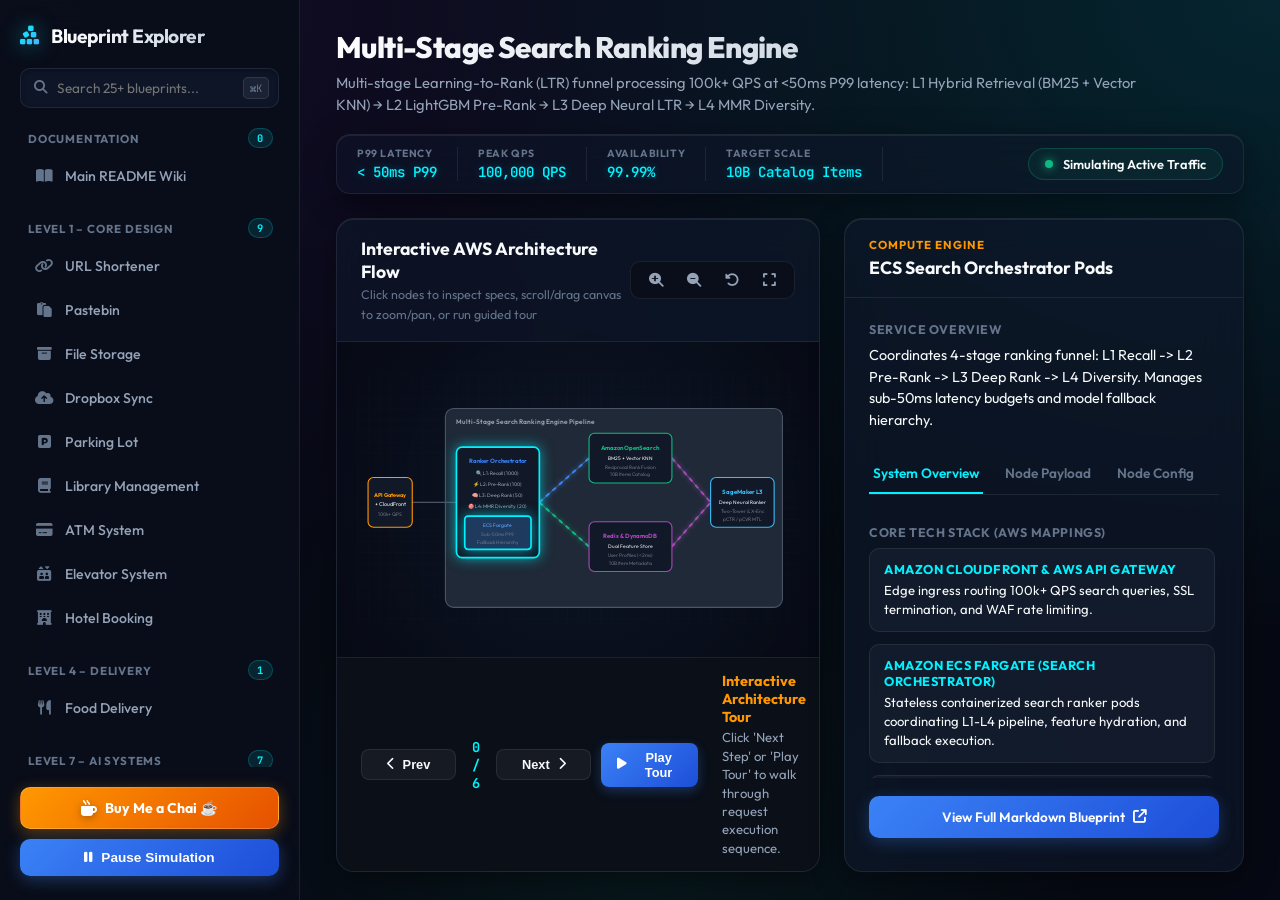
==== commit 40474fd8: "Enhance Buy Me a Chai button design with vibrant warm gradient and steam animation" ====
--- a/interactive_explorer/index.html
+++ b/interactive_explorer/index.html
@@ -174,8 +174,9 @@
             </div>
 
             <div class="sidebar-footer">
-                <a href="https://www.buymeachai.in/toudaysinghkushwah" target="_blank" class="btn secondary-btn chai-btn">
-                    <span><i class="fa-solid fa-mug-hot"></i> Buy Me a Chai</span>
+                <a href="https://www.buymeachai.in/toudaysinghkushwah" target="_blank" class="btn chai-btn">
+                    <i class="fa-solid fa-mug-hot"></i>
+                    <span>Buy Me a Chai ☕</span>
                 </a>
                 <button id="simulate-btn" class="btn primary-btn"><i class="fa-solid fa-pause"></i> Pause Simulation</button>
             </div>
--- a/interactive_explorer/styles.css
+++ b/interactive_explorer/styles.css
@@ -321,15 +321,31 @@
 }
 
 .chai-btn {
-    background: rgba(255, 152, 0, 0.08);
-    border: 1px solid rgba(255, 152, 0, 0.25);
-    color: var(--accent-orange);
+    background: linear-gradient(135deg, #ff9800 0%, #e65100 100%);
+    border: 1px solid rgba(255, 255, 255, 0.2);
+    color: #ffffff !important;
+    font-weight: 700;
+    font-size: 0.88rem;
+    box-shadow: 0 4px 15px rgba(255, 152, 0, 0.35);
+    transition: all 0.25s cubic-bezier(0.4, 0, 0.2, 1);
 }
 
 .chai-btn:hover {
-    background: rgba(255, 152, 0, 0.18);
-    border-color: rgba(255, 152, 0, 0.4);
-    box-shadow: 0 0 16px rgba(255, 152, 0, 0.2);
+    background: linear-gradient(135deg, #ffa726 0%, #f57c00 100%);
+    box-shadow: 0 6px 22px rgba(255, 152, 0, 0.55), 0 0 15px rgba(255, 152, 0, 0.4);
+    transform: translateY(-2px);
+    color: #ffffff !important;
+}
+
+.chai-btn i {
+    font-size: 1rem;
+    filter: drop-shadow(0 2px 4px rgba(0, 0, 0, 0.3));
+    animation: warmSteam 2.5s ease-in-out infinite;
+}
+
+@keyframes warmSteam {
+    0%, 100% { transform: translateY(0) scale(1); }
+    50% { transform: translateY(-3px) scale(1.15); }
 }
 
 /* ==========================================================================
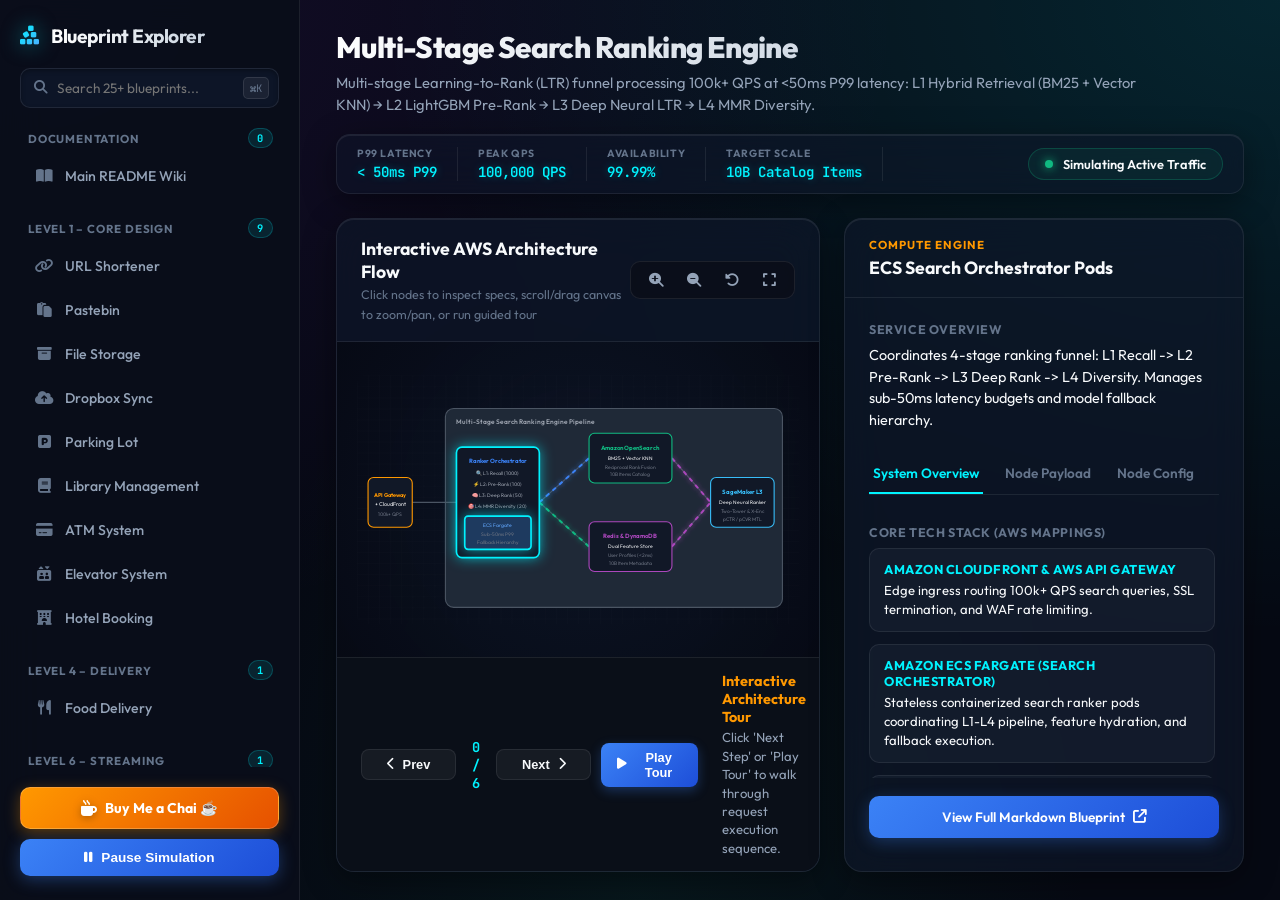
==== commit 419d7b97: "Add Live Streaming design blueprint, architecture diagrams, OpenAPI spec, mock server, and interacti" ====
--- a/interactive_explorer/index.html
+++ b/interactive_explorer/index.html
@@ -91,6 +91,17 @@
                     </nav>
                 </div>
 
+                <!-- Level 6 -->
+                <div class="nav-group">
+                    <h3>Level 6 – Streaming</h3>
+                    <nav class="system-list">
+                        <button class="nav-item" data-system="live_streaming">
+                            <i class="fa-solid fa-video nav-icon"></i>
+                            <span class="nav-label">Live Streaming</span>
+                        </button>
+                    </nav>
+                </div>
+
                 <!-- Level 7 -->
                 <div class="nav-group">
                     <h3>Level 7 – AI Systems</h3>
